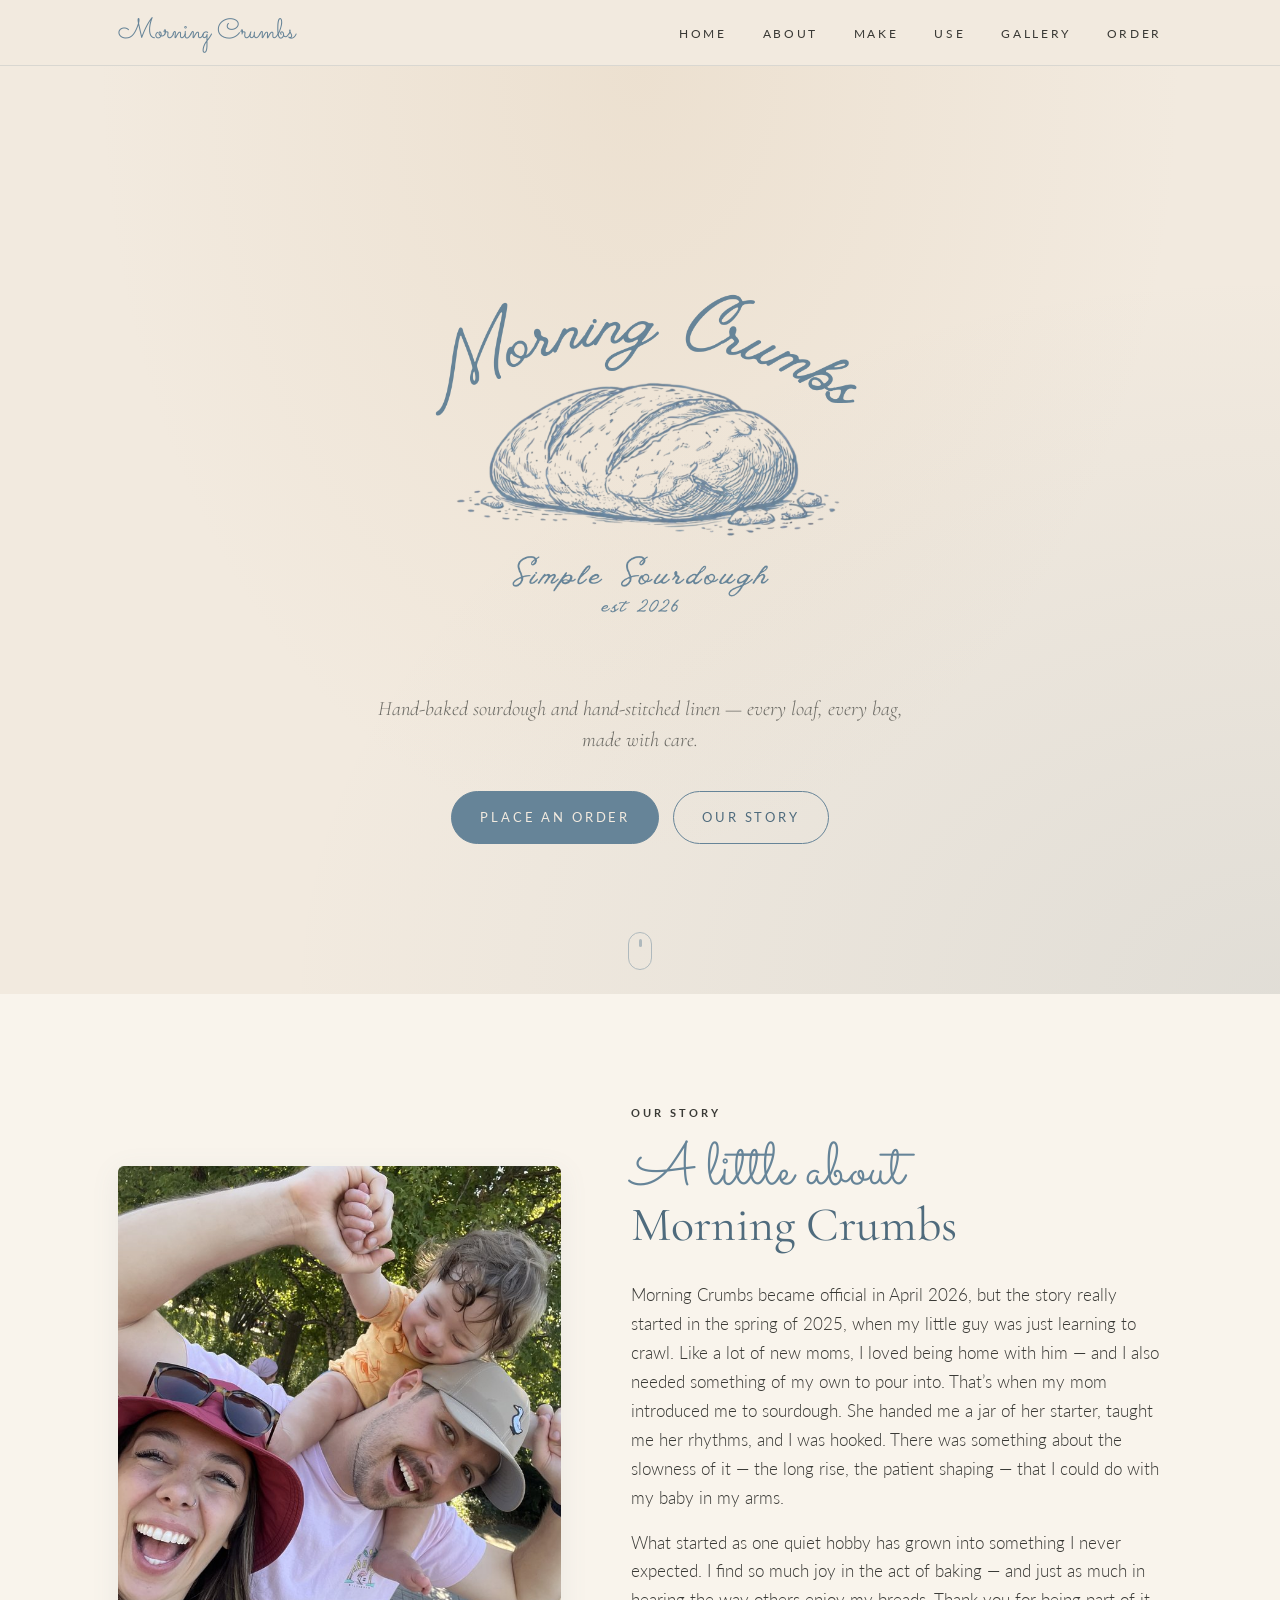
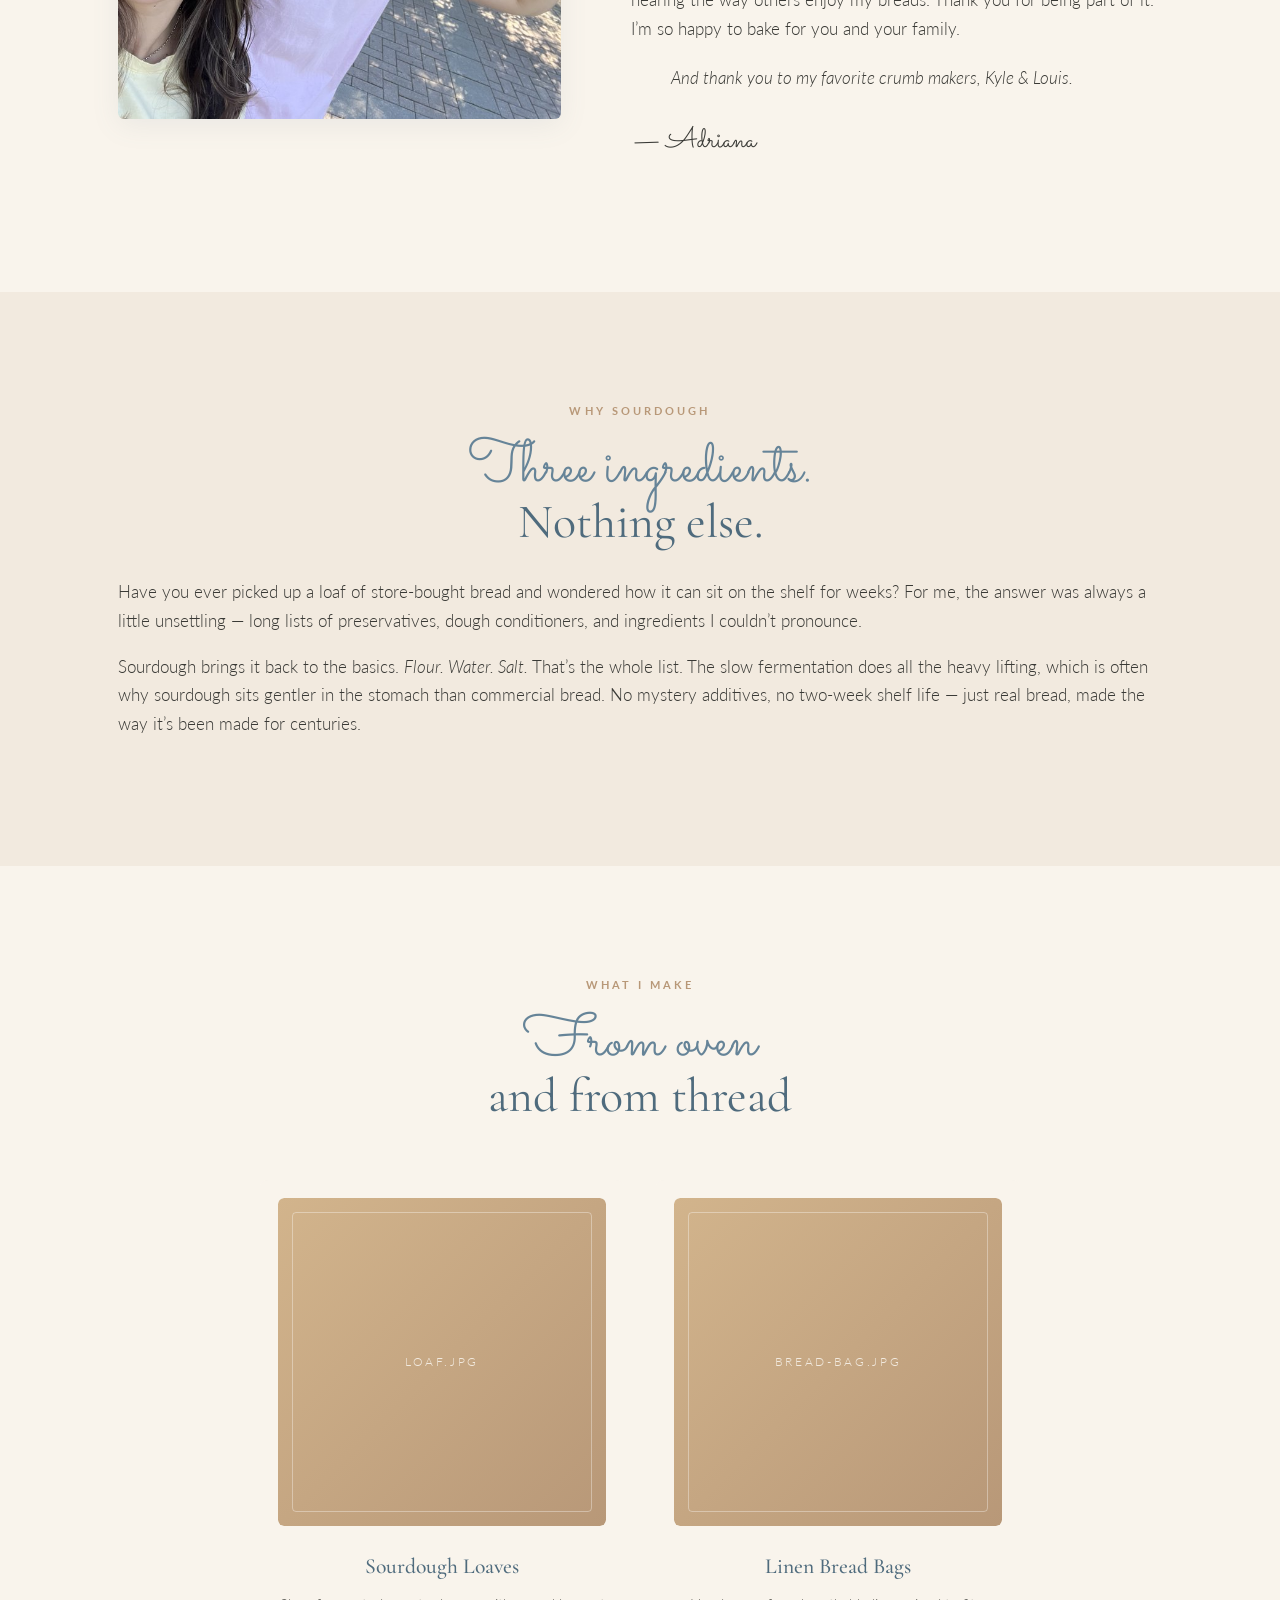
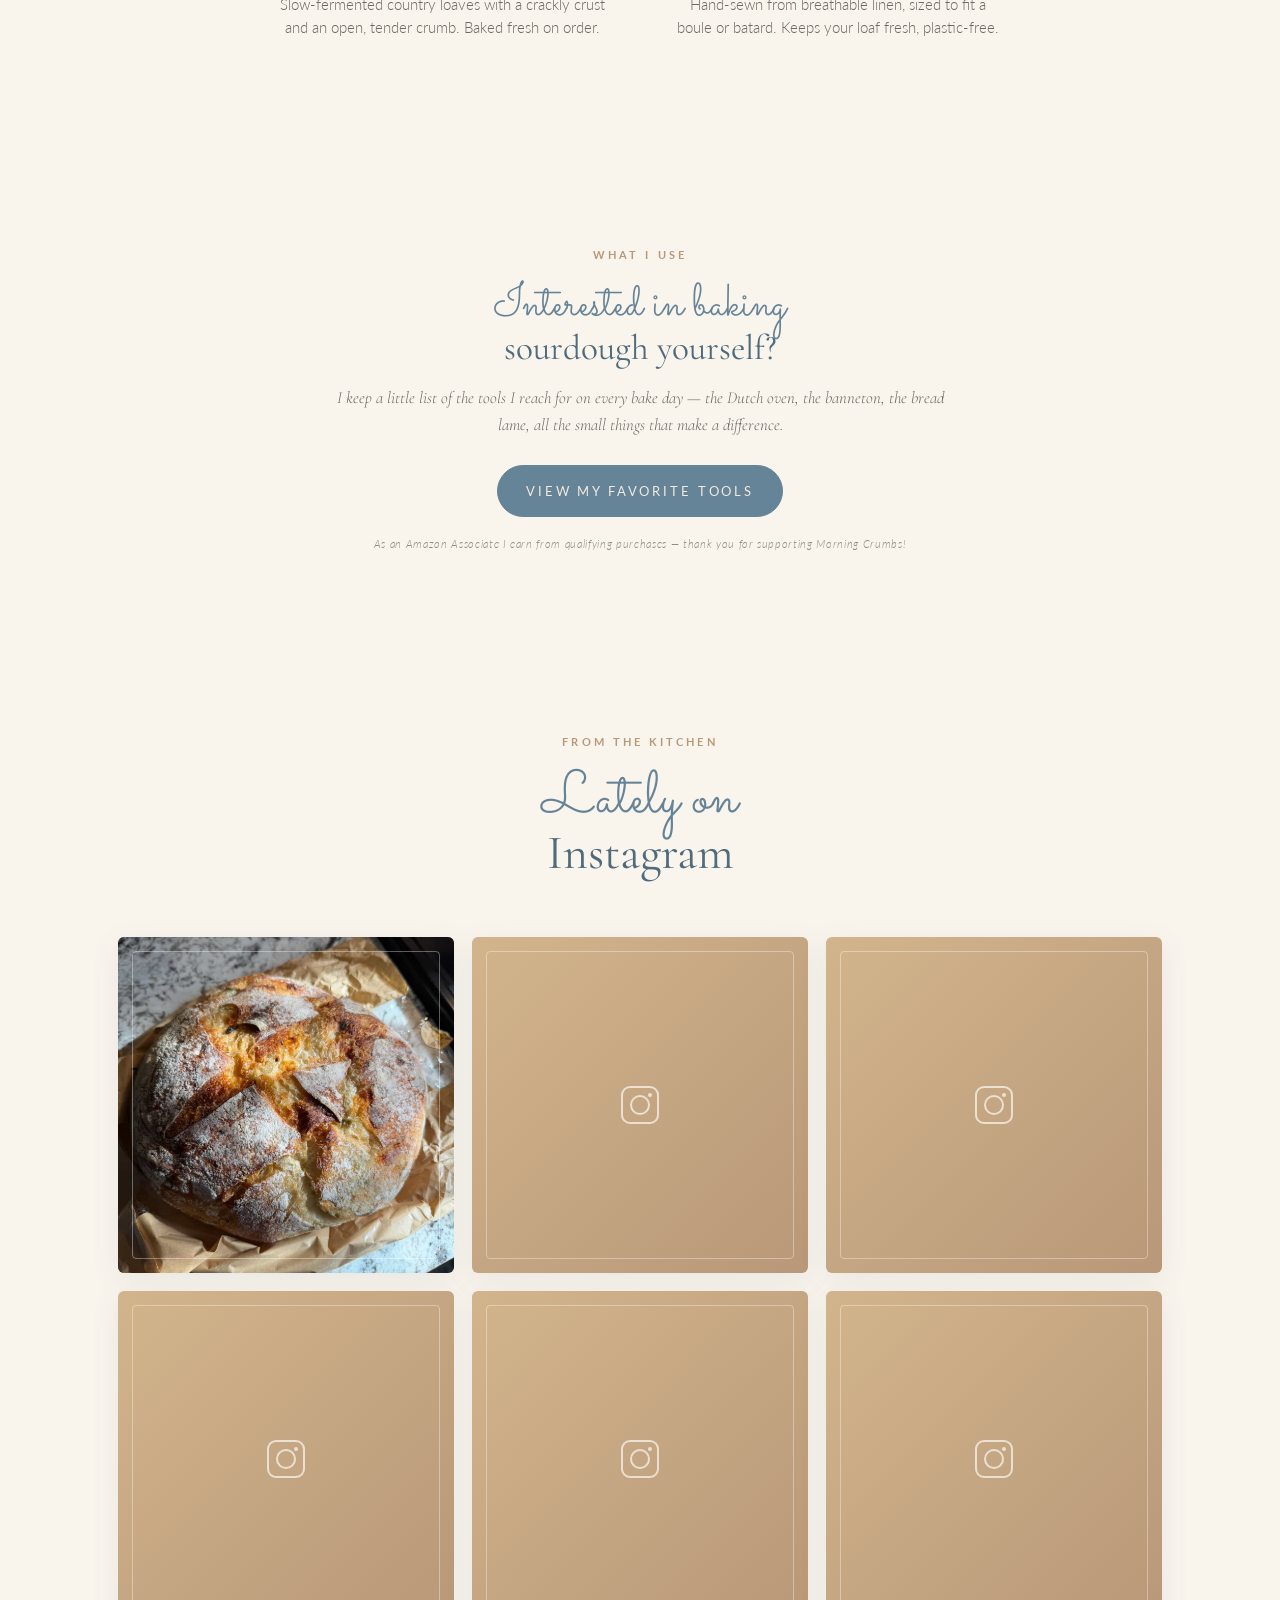
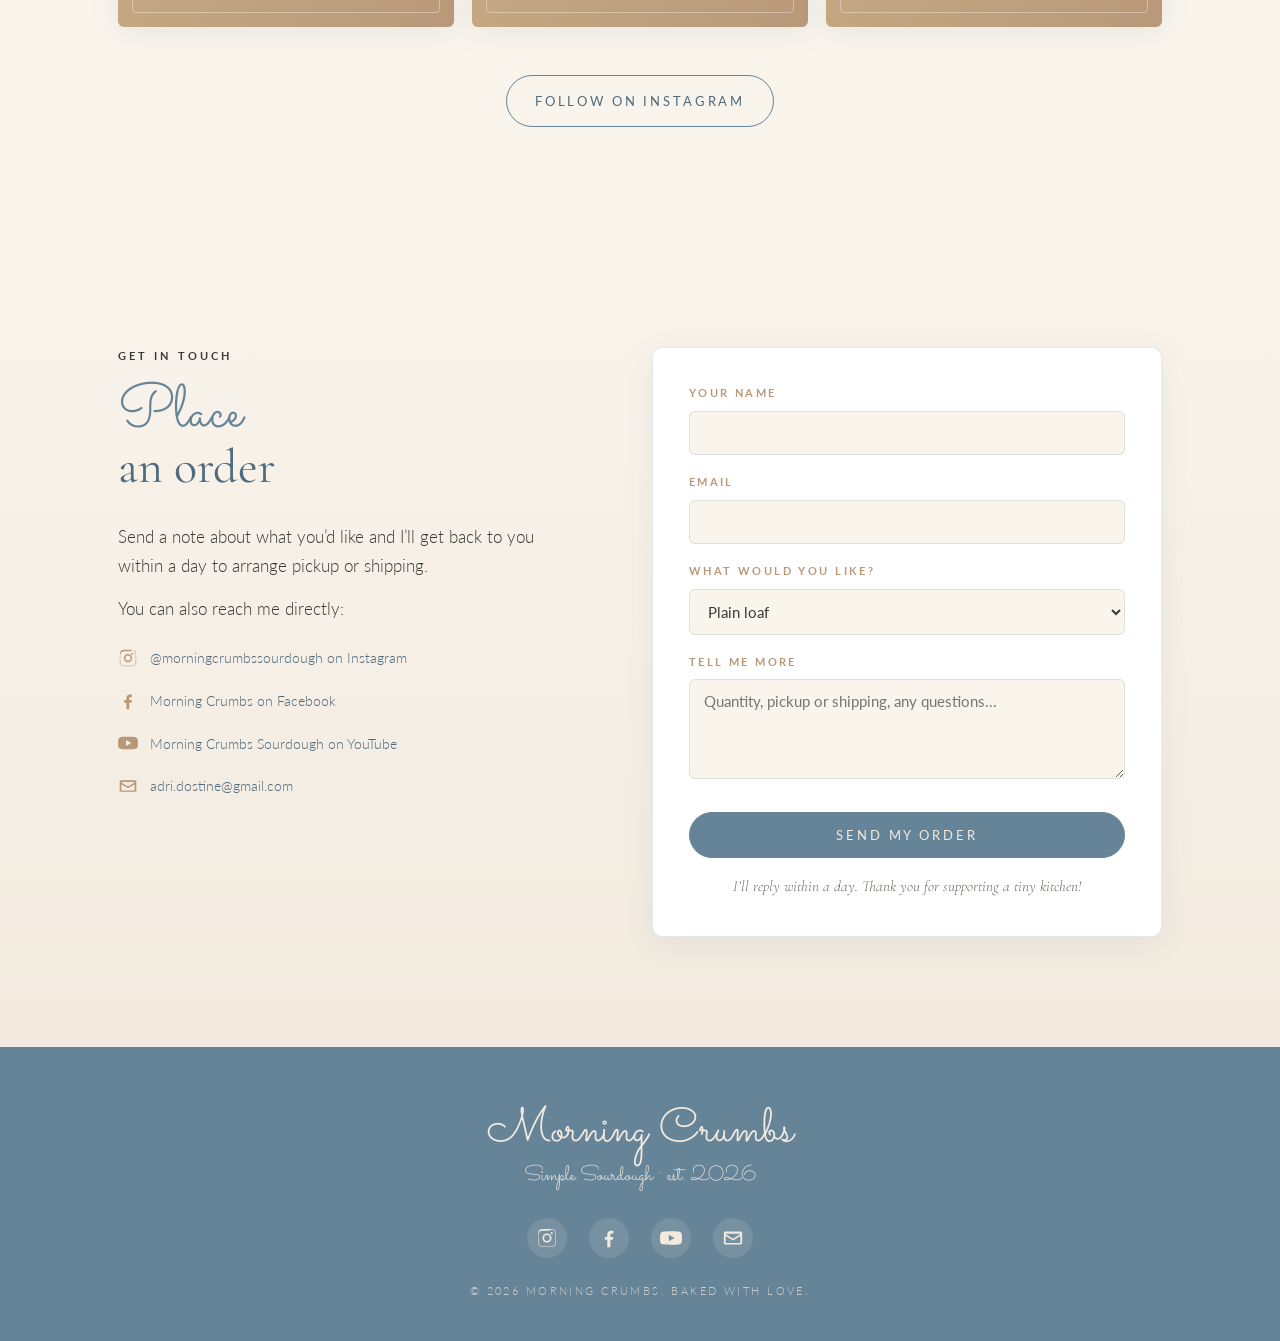
==== index.html @ b0f2279d "added why sourdough section" ====
<!DOCTYPE html>
<html lang="en">
<head>
  <meta charset="UTF-8" />
  <meta name="viewport" content="width=device-width, initial-scale=1.0" />
  <title>Morning Crumbs &mdash; Simple Sourdough</title>
  <meta name="description" content="Morning Crumbs &mdash; small-batch sourdough loaves and handmade linen bread bags, baked and stitched with care." />

  <!-- Open Graph / social preview -->
  <meta property="og:title" content="Morning Crumbs &mdash; Simple Sourdough" />
  <meta property="og:description" content="Small-batch sourdough loaves and handmade linen bread bags." />
  <meta property="og:type" content="website" />
  <meta property="og:image" content="assets/morning-crumbs-logo-blue.png" />

  <!-- Favicon (uses your logo once you add it) -->
  <link rel="icon" type="image/png" href="assets/morning-crumbs-logo-blue.png" />

  <!-- Google Fonts: Sacramento (script, mimics Vintage Goods) + Cormorant Garamond (serif body) -->
  <link rel="preconnect" href="https://fonts.googleapis.com" />
  <link rel="preconnect" href="https://fonts.gstatic.com" crossorigin />
  <link href="https://fonts.googleapis.com/css2?family=Sacramento&family=Cormorant+Garamond:wght@300;400;500;600&family=Lato:wght@300;400;700&display=swap" rel="stylesheet" />

  <link rel="stylesheet" href="styles.css" />
</head>
<body>

  <!-- ============ NAV ============ -->
  <header class="nav-wrap">
    <nav class="nav container">
      <a href="#home" class="nav-brand" aria-label="Morning Crumbs home">
        <span class="nav-brand-script">Morning Crumbs</span>
      </a>
      <ul class="nav-links">
        <li><a href="#home">Home</a></li>
        <li><a href="#about">About</a></li>
        <li><a href="#products">Make</a></li>
        <li><a href="tools.html">Use</a></li>
        <li><a href="#gallery">Gallery</a></li>
        <li><a href="#contact">Order</a></li>
      </ul>
      <button class="nav-toggle" aria-label="Toggle menu" aria-expanded="false">
        <span></span><span></span><span></span>
      </button>
    </nav>
  </header>

  <!-- ============ HERO ============ -->
  <section id="home" class="hero">
    <div class="hero-inner container">
      <div class="hero-logo">
        <!-- Drop your logo file in: assets/morning-crumbs-logo-blue.png and it'll replace this placeholder -->
        <img src="assets/morning-crumbs-logo-blue.png"
             alt="Morning Crumbs &mdash; Simple Sourdough, est. 2026"
             onerror="this.style.display='none'; this.nextElementSibling.style.display='flex';" />
        <div class="logo-placeholder" style="display:none;">
          <span>Your logo<br/>goes here</span>
        </div>
      </div>
      <p class="hero-tag">Hand-baked sourdough and hand-stitched linen &mdash; every loaf, every bag, made with care.</p>
      <div class="hero-cta">
        <a href="#contact" class="btn btn-primary">Place an order</a>
        <a href="#about" class="btn btn-ghost">Our story</a>
      </div>
    </div>
    <div class="hero-scroll" aria-hidden="true">
      <span></span>
    </div>
  </section>

  <!-- ============ ABOUT ============ -->
  <section id="about" class="about">
    <div class="container about-grid">
      <div class="about-photo">
        <img src="assets/about-photo.jpg"
             alt="Adriana baking sourdough"
             class="about-img"
             onerror="this.style.display='none'; this.nextElementSibling.style.display='flex';" />
        <div class="photo-placeholder photo-portrait" style="display:none;">
          <span>Your photo here</span>
        </div>
      </div>
      <div class="about-copy">
        <p class="eyebrow">Our Story</p>
        <h2 class="section-title"><span class="script">A little about</span><br/>Morning Crumbs</h2>
        <p>Morning Crumbs became official in April 2026, but the story really started in the spring of 2025, when my little guy was just learning to crawl. Like a lot of new moms, I loved being home with him &mdash; and I also needed something of my own to pour into. That&rsquo;s when my mom introduced me to sourdough. She handed me a jar of her starter, taught me her rhythms, and I was hooked. There was something about the slowness of it &mdash; the long rise, the patient shaping &mdash; that I could do with my baby in my arms.</p>
        <p>What started as one quiet hobby has grown into something I never expected. I find so much joy in the act of baking &mdash; and just as much in hearing the way others enjoy my breads. Thank you for being part of it. I&rsquo;m so happy to bake for you and your family.</p>
        <p class="dedication">And thank you to my favorite crumb makers, Kyle &amp; Louis.</p>
        <p class="signature">&mdash; Adriana</p>
      </div>
    </div>
  </section>

  <!-- ============ WHY SOURDOUGH ============ -->
  <section id="why" class="why">
    <div class="container">
      <div class="why-inner">
        <p class="eyebrow center">Why Sourdough</p>
        <h2 class="section-title center"><span class="script">Three ingredients.</span><br/>Nothing else.</h2>
        <p>Have you ever picked up a loaf of store-bought bread and wondered how it can sit on the shelf for weeks? For me, the answer was always a little unsettling &mdash; long lists of preservatives, dough conditioners, and ingredients I couldn&rsquo;t pronounce.</p>
        <p>Sourdough brings it back to the basics. <em>Flour. Water. Salt.</em> That&rsquo;s the whole list. The slow fermentation does all the heavy lifting, which is often why sourdough sits gentler in the stomach than commercial bread. No mystery additives, no two-week shelf life &mdash; just real bread, made the way it&rsquo;s been made for centuries.</p>
      </div>
    </div>
  </section>

  <!-- ============ WHAT I MAKE ============ -->
  <section id="products" class="products">
    <div class="container">
      <p class="eyebrow center">What I Make</p>
      <h2 class="section-title center"><span class="script">From oven</span><br/>and from thread</h2>

      <div class="product-grid product-grid-2">
        <article class="product-card">
          <div class="product-photo">
            <!-- Drop your photo into assets/loaf.jpg to replace this placeholder -->
            <img src="assets/loaf.jpg" alt="Sourdough loaf" onerror="this.style.display='none'; this.nextElementSibling.style.display='flex';" />
            <div class="photo-placeholder" style="display:none;">
              <span>loaf.jpg</span>
            </div>
          </div>
          <h3>Sourdough Loaves</h3>
          <p>Slow-fermented country loaves with a crackly crust and an open, tender crumb. Baked fresh on order.</p>
        </article>

        <article class="product-card">
          <div class="product-photo">
            <!-- Drop your photo into assets/bread-bag.jpg to replace this placeholder -->
            <img src="assets/bread-bag.jpg" alt="Linen bread bag" onerror="this.style.display='none'; this.nextElementSibling.style.display='flex';" />
            <div class="photo-placeholder" style="display:none;">
              <span>bread-bag.jpg</span>
            </div>
          </div>
          <h3>Linen Bread Bags</h3>
          <p>Hand-sewn from breathable linen, sized to fit a boule or batard. Keeps your loaf fresh, plastic-free.</p>
        </article>
      </div>
    </div>
  </section>

  <!-- ============ WHAT I USE (LINK TO AMAZON SHOP/IDEA LIST) ============ -->
  <section id="tools" class="tools">
    <div class="container">
      <div class="tools-cta">
        <p class="eyebrow">What I Use</p>
        <h2 class="tools-cta-title"><span class="script">Interested in baking</span><br/>sourdough yourself?</h2>
        <p class="tools-cta-text">I keep a little list of the tools I reach for on every bake day &mdash; the Dutch oven, the banneton, the bread lame, all the small things that make a difference.</p>
        <!-- Replace YOUR_AMAZON_SHOP_URL with your Amazon Storefront or Idea List link -->
        <a href="tools.html" class="btn btn-primary">View my favorite tools</a>
        <p class="tools-cta-note">As an Amazon Associate I earn from qualifying purchases &mdash; thank you for supporting Morning Crumbs!</p>
      </div>
    </div>
  </section>

  <!-- ============ INSTAGRAM GALLERY ============ -->
  <section id="gallery" class="gallery">
    <div class="container">
      <p class="eyebrow center">From the Kitchen</p>
      <h2 class="section-title center"><span class="script">Lately on</span><br/>Instagram</h2>

      <!--
        Drop 6 photos into the assets folder named:
          instagram-1.jpg, instagram-2.jpg, instagram-3.jpg,
          instagram-4.jpg, instagram-5.jpg, instagram-6.jpg
        They'll appear automatically. Each tile links to your Instagram.
        Until they're added, a styled placeholder shows in their place.
      -->
      <div class="ig-placeholder-grid">
        <a href="https://instagram.com/morningcrumbssourdough" target="_blank" rel="noopener" class="ig-tile">
          <img src="assets/instagram-1.jpg" alt="Morning Crumbs Instagram" onerror="this.style.display='none'; this.nextElementSibling.style.display='block';" />
          <div class="ig-icon"></div>
        </a>
        <a href="https://instagram.com/morningcrumbssourdough" target="_blank" rel="noopener" class="ig-tile">
          <img src="assets/instagram-2.jpg" alt="Morning Crumbs Instagram" onerror="this.style.display='none'; this.nextElementSibling.style.display='block';" />
          <div class="ig-icon"></div>
        </a>
        <a href="https://instagram.com/morningcrumbssourdough" target="_blank" rel="noopener" class="ig-tile">
          <img src="assets/instagram-3.jpg" alt="Morning Crumbs Instagram" onerror="this.style.display='none'; this.nextElementSibling.style.display='block';" />
          <div class="ig-icon"></div>
        </a>
        <a href="https://instagram.com/morningcrumbssourdough" target="_blank" rel="noopener" class="ig-tile">
          <img src="assets/instagram-4.jpg" alt="Morning Crumbs Instagram" onerror="this.style.display='none'; this.nextElementSibling.style.display='block';" />
          <div class="ig-icon"></div>
        </a>
        <a href="https://instagram.com/morningcrumbssourdough" target="_blank" rel="noopener" class="ig-tile">
          <img src="assets/instagram-5.jpg" alt="Morning Crumbs Instagram" onerror="this.style.display='none'; this.nextElementSibling.style.display='block';" />
          <div class="ig-icon"></div>
        </a>
        <a href="https://instagram.com/morningcrumbssourdough" target="_blank" rel="noopener" class="ig-tile">
          <img src="assets/instagram-6.jpg" alt="Morning Crumbs Instagram" onerror="this.style.display='none'; this.nextElementSibling.style.display='block';" />
          <div class="ig-icon"></div>
        </a>
      </div>

      <p class="ig-follow">
        <a href="https://instagram.com/morningcrumbssourdough" target="_blank" rel="noopener" class="btn btn-ghost">Follow on Instagram</a>
      </p>
    </div>
  </section>

  <!-- ============ CONTACT / ORDER ============ -->
  <section id="contact" class="contact">
    <div class="container contact-grid">
      <div class="contact-copy">
        <p class="eyebrow">Get in Touch</p>
        <h2 class="section-title"><span class="script">Place</span><br/>an order</h2>
        <p>Send a note about what you&rsquo;d like and I&rsquo;ll get back to you within a day to arrange pickup or shipping.</p>
        <p>You can also reach me directly:</p>
        <ul class="contact-links">
          <li>
            <a href="https://instagram.com/morningcrumbssourdough" target="_blank" rel="noopener">
              <svg viewBox="0 0 24 24" width="20" height="20" fill="currentColor" aria-hidden="true"><path d="M12 2.2c3.2 0 3.6 0 4.85.07 1.17.05 1.8.25 2.23.41.56.22.96.48 1.38.9.42.42.68.82.9 1.38.16.42.36 1.06.41 2.23.06 1.26.07 1.65.07 4.85s0 3.6-.07 4.85c-.05 1.17-.25 1.8-.41 2.23a3.7 3.7 0 0 1-.9 1.38c-.42.42-.82.68-1.38.9-.42.16-1.06.36-2.23.41-1.26.06-1.65.07-4.85.07s-3.6 0-4.85-.07c-1.17-.05-1.8-.25-2.23-.41a3.7 3.7 0 0 1-1.38-.9 3.7 3.7 0 0 1-.9-1.38c-.16-.42-.36-1.06-.41-2.23C2.21 15.6 2.2 15.2 2.2 12s0-3.6.07-4.85c.05-1.17.25-1.8.41-2.23.22-.56.48-.96.9-1.38.42-.42.82-.68 1.38-.9.42-.16 1.06-.36 2.23-.41C8.4 2.21 8.8 2.2 12 2.2zm0 1.8c-3.15 0-3.52 0-4.76.07-1.06.05-1.64.22-2.02.37-.5.2-.86.43-1.24.81a3.4 3.4 0 0 0-.81 1.24c-.15.38-.32.96-.37 2.02C2.74 8.48 2.73 8.85 2.73 12s0 3.52.07 4.76c.05 1.06.22 1.64.37 2.02.2.5.43.86.81 1.24.38.38.74.61 1.24.81.38.15.96.32 2.02.37 1.24.06 1.61.07 4.76.07s3.52 0 4.76-.07c1.06-.05 1.64-.22 2.02-.37.5-.2.86-.43 1.24-.81.38-.38.61-.74.81-1.24.15-.38.32-.96.37-2.02.06-1.24.07-1.61.07-4.76s0-3.52-.07-4.76c-.05-1.06-.22-1.64-.37-2.02a3.4 3.4 0 0 0-.81-1.24 3.4 3.4 0 0 0-1.24-.81c-.38-.15-.96-.32-2.02-.37C15.52 4.01 15.15 4 12 4zm0 3.05a4.95 4.95 0 1 1 0 9.9 4.95 4.95 0 0 1 0-9.9zm0 1.8a3.15 3.15 0 1 0 0 6.3 3.15 3.15 0 0 0 0-6.3zm5.16-.94a1.16 1.16 0 1 1 0-2.32 1.16 1.16 0 0 1 0 2.32z"/></svg>
              <span>@morningcrumbssourdough on Instagram</span>
            </a>
          </li>
          <li>
            <a href="https://facebook.com/morningcrumbssourdough" target="_blank" rel="noopener">
              <svg viewBox="0 0 24 24" width="20" height="20" fill="currentColor" aria-hidden="true"><path d="M13.5 22v-8h2.7l.4-3.2h-3.1V8.7c0-.9.3-1.6 1.6-1.6h1.7V4.2c-.3 0-1.3-.1-2.5-.1-2.5 0-4.2 1.5-4.2 4.3v2.4H7.4V14h2.7v8h3.4z"/></svg>
              <span>Morning Crumbs on Facebook</span>
            </a>
          </li>
          <li>
            <a href="https://www.youtube.com/channel/UCYYG9wvLgnEPWHG2cL1YgfA" target="_blank" rel="noopener">
              <svg viewBox="0 0 24 24" width="20" height="20" fill="currentColor" aria-hidden="true"><path d="M23.5 7.2a3 3 0 0 0-2.1-2.1C19.5 4.5 12 4.5 12 4.5s-7.5 0-9.4.6a3 3 0 0 0-2.1 2.1C0 9.1 0 12 0 12s0 2.9.5 4.8a3 3 0 0 0 2.1 2.1c1.9.6 9.4.6 9.4.6s7.5 0 9.4-.6a3 3 0 0 0 2.1-2.1c.5-1.9.5-4.8.5-4.8s0-2.9-.5-4.8zM9.6 15.6V8.4l6.3 3.6-6.3 3.6z"/></svg>
              <span>Morning Crumbs Sourdough on YouTube</span>
            </a>
          </li>
          <li>
            <a href="mailto:adri.dostine@gmail.com">
              <svg viewBox="0 0 24 24" width="20" height="20" fill="currentColor" aria-hidden="true"><path d="M2 6.5C2 5.7 2.7 5 3.5 5h17c.8 0 1.5.7 1.5 1.5v11c0 .8-.7 1.5-1.5 1.5h-17C2.7 19 2 18.3 2 17.5v-11zm2 .8v.4l8 5 8-5v-.4H4zm16 2.5-7.5 4.7c-.3.2-.7.2-1 0L4 9.8v7.7h16V9.8z"/></svg>
              <span>adri.dostine@gmail.com</span>
            </a>
          </li>
        </ul>
      </div>

      <form class="contact-form" action="https://formspree.io/f/YOUR_FORM_ID" method="POST">
        <label>
          <span>Your name</span>
          <input type="text" name="name" required />
        </label>
        <label>
          <span>Email</span>
          <input type="email" name="email" required />
        </label>
        <label>
          <span>What would you like?</span>
          <select name="interest">
            <option value="plain">Plain loaf</option>
            <option value="cinnamon-sugar">Cinnamon Sugar loaf</option>
            <option value="jalapeno-cheddar">Jalape&ntilde;o Cheddar loaf</option>
            <option value="bag">Linen bread bag</option>
            <option value="bowl-cover">Cotton bowl covers</option>
            <option value="other">Something else</option>
          </select>
        </label>
        <label>
          <span>Tell me more</span>
          <textarea name="message" rows="4" placeholder="Quantity, pickup or shipping, any questions..." required></textarea>
        </label>
        <button type="submit" class="btn btn-primary">Send my order</button>
        <p class="form-note">I&rsquo;ll reply within a day. Thank you for supporting a tiny kitchen!</p>
      </form>
    </div>
  </section>

  <!-- ============ FOOTER ============ -->
  <footer class="footer">
    <div class="container footer-inner">
      <p class="footer-script">Morning Crumbs</p>
      <p class="footer-tag">Simple Sourdough &middot; est. 2026</p>

      <ul class="footer-socials" aria-label="Follow Morning Crumbs">
        <li>
          <a href="https://instagram.com/morningcrumbssourdough" target="_blank" rel="noopener" aria-label="Instagram">
            <svg viewBox="0 0 24 24" width="22" height="22" fill="currentColor" aria-hidden="true"><path d="M12 2.2c3.2 0 3.6 0 4.85.07 1.17.05 1.8.25 2.23.41.56.22.96.48 1.38.9.42.42.68.82.9 1.38.16.42.36 1.06.41 2.23.06 1.26.07 1.65.07 4.85s0 3.6-.07 4.85c-.05 1.17-.25 1.8-.41 2.23a3.7 3.7 0 0 1-.9 1.38c-.42.42-.82.68-1.38.9-.42.16-1.06.36-2.23.41-1.26.06-1.65.07-4.85.07s-3.6 0-4.85-.07c-1.17-.05-1.8-.25-2.23-.41a3.7 3.7 0 0 1-1.38-.9 3.7 3.7 0 0 1-.9-1.38c-.16-.42-.36-1.06-.41-2.23C2.21 15.6 2.2 15.2 2.2 12s0-3.6.07-4.85c.05-1.17.25-1.8.41-2.23.22-.56.48-.96.9-1.38.42-.42.82-.68 1.38-.9.42-.16 1.06-.36 2.23-.41C8.4 2.21 8.8 2.2 12 2.2zm0 1.8c-3.15 0-3.52 0-4.76.07-1.06.05-1.64.22-2.02.37-.5.2-.86.43-1.24.81a3.4 3.4 0 0 0-.81 1.24c-.15.38-.32.96-.37 2.02C2.74 8.48 2.73 8.85 2.73 12s0 3.52.07 4.76c.05 1.06.22 1.64.37 2.02.2.5.43.86.81 1.24.38.38.74.61 1.24.81.38.15.96.32 2.02.37 1.24.06 1.61.07 4.76.07s3.52 0 4.76-.07c1.06-.05 1.64-.22 2.02-.37.5-.2.86-.43 1.24-.81.38-.38.61-.74.81-1.24.15-.38.32-.96.37-2.02.06-1.24.07-1.61.07-4.76s0-3.52-.07-4.76c-.05-1.06-.22-1.64-.37-2.02a3.4 3.4 0 0 0-.81-1.24 3.4 3.4 0 0 0-1.24-.81c-.38-.15-.96-.32-2.02-.37C15.52 4.01 15.15 4 12 4zm0 3.05a4.95 4.95 0 1 1 0 9.9 4.95 4.95 0 0 1 0-9.9zm0 1.8a3.15 3.15 0 1 0 0 6.3 3.15 3.15 0 0 0 0-6.3zm5.16-.94a1.16 1.16 0 1 1 0-2.32 1.16 1.16 0 0 1 0 2.32z"/></svg>
          </a>
        </li>
        <li>
          <a href="https://facebook.com/morningcrumbssourdough" target="_blank" rel="noopener" aria-label="Facebook">
            <svg viewBox="0 0 24 24" width="22" height="22" fill="currentColor" aria-hidden="true"><path d="M13.5 22v-8h2.7l.4-3.2h-3.1V8.7c0-.9.3-1.6 1.6-1.6h1.7V4.2c-.3 0-1.3-.1-2.5-.1-2.5 0-4.2 1.5-4.2 4.3v2.4H7.4V14h2.7v8h3.4z"/></svg>
          </a>
        </li>
        <li>
          <a href="https://www.youtube.com/channel/UCYYG9wvLgnEPWHG2cL1YgfA" target="_blank" rel="noopener" aria-label="YouTube">
            <svg viewBox="0 0 24 24" width="22" height="22" fill="currentColor" aria-hidden="true"><path d="M23.5 7.2a3 3 0 0 0-2.1-2.1C19.5 4.5 12 4.5 12 4.5s-7.5 0-9.4.6a3 3 0 0 0-2.1 2.1C0 9.1 0 12 0 12s0 2.9.5 4.8a3 3 0 0 0 2.1 2.1c1.9.6 9.4.6 9.4.6s7.5 0 9.4-.6a3 3 0 0 0 2.1-2.1c.5-1.9.5-4.8.5-4.8s0-2.9-.5-4.8zM9.6 15.6V8.4l6.3 3.6-6.3 3.6z"/></svg>
          </a>
        </li>
        <li>
          <a href="mailto:adri.dostine@gmail.com" aria-label="Email">
            <svg viewBox="0 0 24 24" width="22" height="22" fill="currentColor" aria-hidden="true"><path d="M2 6.5C2 5.7 2.7 5 3.5 5h17c.8 0 1.5.7 1.5 1.5v11c0 .8-.7 1.5-1.5 1.5h-17C2.7 19 2 18.3 2 17.5v-11zm2 .8v.4l8 5 8-5v-.4H4zm16 2.5-7.5 4.7c-.3.2-.7.2-1 0L4 9.8v7.7h16V9.8z"/></svg>
          </a>
        </li>
      </ul>

      <p class="footer-meta">&copy; <span id="year"></span> Morning Crumbs. Baked with love.</p>
    </div>
  </footer>

  <script>
    // Mobile nav toggle
    const toggle = document.querySelector('.nav-toggle');
    const links = document.querySelector('.nav-links');
    toggle.addEventListener('click', () => {
      const open = links.classList.toggle('open');
      toggle.setAttribute('aria-expanded', open);
    });
    // Close menu on link click (mobile)
    document.querySelectorAll('.nav-links a').forEach(a =>
      a.addEventListener('click', () => links.classList.remove('open'))
    );
    // Footer year
    document.getElementById('year').textContent = new Date().getFullYear();
  </script>
</body>
</html>
---- styles.css ----
/* =========================================================
   Morning Crumbs — Simple Sourdough
   Brand palette:
     --tan:   #d2b48c
     --blue:  #668498
     --cream: #f2eadf
   Type:
     Sacramento (script — closest free match to "Vintage Goods")
     Cormorant Garamond (display serif)
     Lato (clean body sans for long reading)
   ========================================================= */

:root {
  --tan: #d2b48c;
  --tan-deep: #b89878;
  --blue: #668498;
  --blue-deep: #4f6b7d;
  --cream: #f2eadf;
  --cream-soft: #f9f4ec;
  --ink: #3a3a36;
  --ink-soft: #6b6a64;
  --line: rgba(102, 132, 152, 0.18);
  --shadow: 0 6px 28px rgba(102, 132, 152, 0.10);

  --font-script: 'Sacramento', cursive;
  --font-display: 'Cormorant Garamond', 'Times New Roman', serif;
  --font-body: 'Lato', -apple-system, BlinkMacSystemFont, 'Segoe UI', sans-serif;
}

/* ---------- base ---------- */
* { box-sizing: border-box; }
html { scroll-behavior: smooth; }
body {
  margin: 0;
  background: var(--cream);
  color: var(--ink);
  font-family: var(--font-body);
  font-weight: 300;
  font-size: 17px;
  line-height: 1.7;
  -webkit-font-smoothing: antialiased;
  -moz-osx-font-smoothing: grayscale;
}
img { max-width: 100%; display: block; }
a { color: var(--blue-deep); text-decoration: none; transition: color .2s ease; }
a:hover { color: var(--blue); }

.container {
  max-width: 1100px;
  margin: 0 auto;
  padding: 0 28px;
}

/* ---------- typography ---------- */
.script { font-family: var(--font-script); color: var(--blue); font-weight: 400; }
.eyebrow {
  font-family: var(--font-body);
  font-weight: 700;
  font-size: 11px;
  letter-spacing: 0.28em;
  text-transform: uppercase;
  color: var(--tan-deep);
  margin: 0 0 14px;
}
.eyebrow.center { text-align: center; }
.section-title {
  font-family: var(--font-display);
  font-weight: 400;
  font-size: clamp(2rem, 4vw, 3rem);
  line-height: 1.15;
  color: var(--blue-deep);
  margin: 0 0 28px;
}
.section-title.center { text-align: center; }
.section-title .script {
  font-size: 1.25em;
  display: inline-block;
  margin-bottom: -0.15em;
}

/* ---------- buttons ---------- */
.btn {
  display: inline-block;
  padding: 14px 28px;
  font-family: var(--font-body);
  font-weight: 400;
  font-size: 13px;
  letter-spacing: 0.22em;
  text-transform: uppercase;
  border-radius: 999px;
  cursor: pointer;
  transition: all .25s ease;
  border: 1.5px solid transparent;
}
.btn-primary {
  background: var(--blue);
  color: var(--cream);
  border-color: var(--blue);
}
.btn-primary:hover {
  background: var(--blue-deep);
  border-color: var(--blue-deep);
  color: var(--cream);
  transform: translateY(-1px);
}
.btn-ghost {
  background: transparent;
  color: var(--blue-deep);
  border-color: var(--blue);
}
.btn-ghost:hover {
  background: var(--blue);
  color: var(--cream);
}

/* ---------- nav ---------- */
.nav-wrap {
  position: sticky;
  top: 0;
  z-index: 50;
  background: rgba(242, 234, 223, 0.92);
  backdrop-filter: blur(8px);
  -webkit-backdrop-filter: blur(8px);
  border-bottom: 1px solid var(--line);
}
.nav {
  display: flex;
  align-items: center;
  justify-content: space-between;
  padding-top: 18px;
  padding-bottom: 18px;
}
.nav-brand-script {
  font-family: var(--font-script);
  font-size: 28px;
  color: var(--blue);
  line-height: 1;
}
.nav-links {
  display: flex;
  gap: 36px;
  list-style: none;
  margin: 0;
  padding: 0;
}
.nav-links a {
  font-family: var(--font-body);
  font-size: 12px;
  font-weight: 400;
  letter-spacing: 0.22em;
  text-transform: uppercase;
  color: var(--ink);
  position: relative;
}
.nav-links a::after {
  content: '';
  position: absolute;
  left: 0; right: 0;
  bottom: -6px;
  height: 1px;
  background: var(--blue);
  transform: scaleX(0);
  transform-origin: center;
  transition: transform .25s ease;
}
.nav-links a:hover::after { transform: scaleX(1); }

.nav-toggle {
  display: none;
  background: none;
  border: 0;
  width: 40px;
  height: 40px;
  cursor: pointer;
  padding: 8px;
}
.nav-toggle span {
  display: block;
  width: 100%;
  height: 1.5px;
  background: var(--blue-deep);
  margin: 5px 0;
  transition: transform .2s ease;
}

/* ---------- hero ---------- */
.hero {
  position: relative;
  min-height: 72vh;
  display: flex;
  align-items: center;
  background:
    radial-gradient(ellipse at top, rgba(210, 180, 140, 0.18), transparent 60%),
    radial-gradient(ellipse at bottom right, rgba(102, 132, 152, 0.12), transparent 55%),
    var(--cream);
  overflow: hidden;
}
.hero-inner {
  text-align: center;
  width: 100%;
  padding-top: 40px;
  padding-bottom: 40px;
}
.hero-logo {
  max-width: 460px;
  margin: 0 auto 18px;
}
.hero-logo img {
  width: 100%;
  height: auto;
}
.logo-placeholder {
  width: 100%;
  max-width: 460px;
  aspect-ratio: 1 / 1;
  margin: 0 auto;
  background: var(--cream-soft);
  border: 1.5px dashed var(--blue);
  border-radius: 8px;
  display: flex;
  align-items: center;
  justify-content: center;
  text-align: center;
  font-family: var(--font-body);
  font-size: 12px;
  letter-spacing: 0.22em;
  text-transform: uppercase;
  color: var(--blue);
  line-height: 1.6;
  opacity: 0.75;
}
.hero-tag {
  font-family: var(--font-display);
  font-style: italic;
  font-size: clamp(1.05rem, 1.6vw, 1.35rem);
  color: var(--ink-soft);
  max-width: 540px;
  margin: 0 auto 36px;
  line-height: 1.5;
}
.hero-cta {
  display: flex;
  gap: 14px;
  justify-content: center;
  flex-wrap: wrap;
}
.hero-scroll {
  position: absolute;
  bottom: 24px;
  left: 50%;
  transform: translateX(-50%);
  width: 24px;
  height: 38px;
  border: 1.5px solid var(--blue);
  border-radius: 14px;
  opacity: 0.45;
}
.hero-scroll span {
  display: block;
  width: 3px; height: 8px;
  background: var(--blue);
  border-radius: 2px;
  margin: 6px auto 0;
  animation: scroll 1.6s ease-in-out infinite;
}
@keyframes scroll {
  0%, 100% { transform: translateY(0); opacity: 1; }
  50%      { transform: translateY(10px); opacity: 0; }
}

/* ---------- sections shared ---------- */
section { padding: 110px 0; }
@media (max-width: 720px) { section { padding: 80px 0; } }

/* ---------- about ---------- */
.about { background: var(--cream-soft); }
.about-grid {
  display: grid;
  grid-template-columns: 1fr 1.2fr;
  gap: 70px;
  align-items: center;
}
.about-copy p { margin: 0 0 16px; color: var(--ink); }
.signature {
  font-family: var(--font-script);
  font-size: 1.8rem !important;
  color: var(--blue);
  margin-top: 24px !important;
}
.dedication {
  padding-left: 40px;
  margin-top: 20px !important;
  font-style: italic;
  color: var(--ink-soft);
}
.photo-placeholder {
  background: linear-gradient(135deg, var(--tan) 0%, var(--tan-deep) 100%);
  border-radius: 6px;
  aspect-ratio: 4 / 3;
  display: flex;
  align-items: center;
  justify-content: center;
  color: var(--cream);
  font-family: var(--font-body);
  font-size: 12px;
  letter-spacing: 0.22em;
  text-transform: uppercase;
  position: relative;
  overflow: hidden;
  box-shadow: var(--shadow);
}
.photo-placeholder::before {
  content: '';
  position: absolute;
  inset: 14px;
  border: 1px solid rgba(255,255,255,0.35);
  border-radius: 4px;
  pointer-events: none;
}
.photo-placeholder span { position: relative; z-index: 1; }
.photo-portrait { aspect-ratio: 4 / 5; }

.about-img {
  width: 100%;
  aspect-ratio: 4 / 5;
  object-fit: cover;
  border-radius: 6px;
  box-shadow: var(--shadow);
  display: block;
}

/* ---------- nav active state ---------- */
.nav-links a.active { color: var(--blue); }
.nav-links a.active::after { transform: scaleX(1); }

/* ---------- tools.html: page header ---------- */
.tools-header {
  padding: 80px 0 40px;
  background: var(--cream);
}
.tools-header .section-intro {
  margin-top: 18px;
}

/* ---------- tools.html: full grid ---------- */
.tools-page {
  padding: 40px 0 110px;
  background: var(--cream);
}
.tools-grid {
  display: grid;
  grid-template-columns: repeat(3, 1fr);
  gap: 28px;
}
.tool-card {
  background: var(--cream-soft);
  padding: 18px 18px 24px;
  border-radius: 8px;
  text-align: center;
  text-decoration: none;
  color: var(--ink);
  display: flex;
  flex-direction: column;
  transition: transform .25s ease, box-shadow .25s ease;
}
.tool-card:hover {
  transform: translateY(-4px);
  box-shadow: var(--shadow);
}
.tool-photo {
  margin-bottom: 18px;
  border-radius: 6px;
  overflow: hidden;
  aspect-ratio: 1 / 1;
}
.tool-photo img {
  width: 100%;
  height: 100%;
  object-fit: cover;
  display: block;
}
.tool-photo .photo-placeholder { aspect-ratio: 1 / 1; }
.tool-card h3 {
  font-family: var(--font-display);
  font-weight: 500;
  font-size: 1.2rem;
  color: var(--blue-deep);
  margin: 0 0 8px;
}
.tool-card p {
  font-size: 0.92rem;
  color: var(--ink-soft);
  margin: 0 0 14px;
  line-height: 1.55;
  flex-grow: 1;
}
.tool-link {
  display: inline-block;
  font-family: var(--font-body);
  font-size: 11px;
  font-weight: 700;
  letter-spacing: 0.22em;
  text-transform: uppercase;
  color: var(--blue);
  margin-top: auto;
}
.tool-card:hover .tool-link { color: var(--blue-deep); }
.affiliate-disclosure {
  text-align: center;
  font-style: italic;
  font-size: 0.9rem;
  color: var(--ink-soft);
  margin: 56px auto 0;
  max-width: 600px;
}
.back-link {
  text-align: center;
  margin: 36px 0 0;
}
.back-link a {
  font-family: var(--font-body);
  font-size: 12px;
  letter-spacing: 0.22em;
  text-transform: uppercase;
  color: var(--ink-soft);
}
.back-link a:hover { color: var(--blue); }

/* ---------- index.html: tools / what i use (compact callout) ---------- */
.tools {
  background: var(--cream-soft);
  padding: 70px 0;
}
.tools-cta {
  max-width: 620px;
  margin: 0 auto;
  text-align: center;
}
.tools-cta-title {
  font-family: var(--font-display);
  font-weight: 400;
  font-size: clamp(1.6rem, 3vw, 2.2rem);
  line-height: 1.2;
  color: var(--blue-deep);
  margin: 6px 0 16px;
}
.tools-cta-title .script {
  font-size: 1.3em;
  display: inline-block;
  margin-bottom: -0.15em;
}
.tools-cta-text {
  color: var(--ink-soft);
  font-family: var(--font-display);
  font-style: italic;
  font-size: 1.05rem;
  margin: 0 0 26px;
  line-height: 1.6;
}
.tools-cta-note {
  font-size: 11px;
  letter-spacing: 0.06em;
  color: var(--ink-soft);
  opacity: 0.75;
  margin: 18px 0 0;
  font-style: italic;
}

/* ---------- gallery / instagram ---------- */
.gallery {
  background: var(--cream-soft);
}
.ig-placeholder-grid {
  margin-top: 56px;
  display: grid;
  grid-template-columns: repeat(3, 1fr);
  gap: 18px;
}
.ig-tile {
  aspect-ratio: 1 / 1;
  background: linear-gradient(135deg, var(--tan) 0%, var(--tan-deep) 100%);
  border-radius: 6px;
  display: block;
  position: relative;
  overflow: hidden;
  box-shadow: var(--shadow);
  transition: transform .25s ease;
}
.ig-tile:hover { transform: translateY(-3px); }
.ig-tile img {
  width: 100%;
  height: 100%;
  object-fit: cover;
  display: block;
}
.ig-tile::before {
  content: '';
  position: absolute;
  inset: 14px;
  border: 1px solid rgba(255,255,255,0.35);
  border-radius: 4px;
  pointer-events: none;
  z-index: 1;
}
.ig-icon {
  display: none;
  position: absolute;
  top: 50%; left: 50%;
  transform: translate(-50%, -50%);
  width: 38px;
  height: 38px;
  border: 2px solid var(--cream);
  border-radius: 9px;
  opacity: 0.85;
}
.ig-icon::before {
  content: '';
  position: absolute;
  inset: 7px;
  border: 2px solid var(--cream);
  border-radius: 50%;
}
.ig-icon::after {
  content: '';
  position: absolute;
  top: 5px; right: 5px;
  width: 4px; height: 4px;
  background: var(--cream);
  border-radius: 50%;
}
.ig-follow {
  text-align: center;
  margin: 48px 0 0;
}
/* Behold.so widget styling override (when she enables it) */
behold-widget {
  display: block;
  margin-top: 56px;
}

/* ---------- products ---------- */
.products { background: var(--cream-soft); }
.product-grid {
  margin-top: 56px;
  display: grid;
  grid-template-columns: repeat(4, 1fr);
  gap: 32px;
}
.product-grid-2 {
  grid-template-columns: repeat(2, 1fr);
  max-width: 760px;
  margin-left: auto;
  margin-right: auto;
}
.product-card {
  background: var(--cream-soft);
  padding: 18px 18px 26px;
  border-radius: 8px;
  text-align: center;
  transition: transform .25s ease, box-shadow .25s ease;
}
.product-card:hover {
  transform: translateY(-4px);
  box-shadow: var(--shadow);
}
.product-photo {
  margin-bottom: 22px;
  border-radius: 6px;
  overflow: hidden;
  aspect-ratio: 1 / 1;
}
.product-photo img {
  width: 100%;
  height: 100%;
  object-fit: cover;
  display: block;
}
.product-card .photo-placeholder { aspect-ratio: 1 / 1; }
.product-card h3 {
  font-family: var(--font-display);
  font-weight: 500;
  font-size: 1.35rem;
  color: var(--blue-deep);
  margin: 0 0 8px;
}
.product-card p {
  font-size: 0.95rem;
  color: var(--ink-soft);
  margin: 0;
  line-height: 1.55;
}
.badge {
  display: inline-block;
  font-family: var(--font-body);
  font-size: 9px;
  font-weight: 700;
  letter-spacing: 0.2em;
  text-transform: uppercase;
  background: var(--tan);
  color: var(--cream);
  padding: 3px 8px;
  border-radius: 999px;
  vertical-align: middle;
  margin-left: 4px;
}

/* ---------- contact ---------- */
.contact {
  background: linear-gradient(180deg, var(--cream-soft) 0%, var(--cream) 100%);
}
.contact-grid {
  display: grid;
  grid-template-columns: 1fr 1.1fr;
  gap: 70px;
  align-items: start;
}
.contact-copy p { color: var(--ink); margin: 0 0 14px; }
.contact-links {
  list-style: none;
  padding: 0;
  margin: 22px 0 0;
}
.contact-links li { margin-bottom: 12px; }
.contact-links a {
  display: inline-flex;
  align-items: center;
  gap: 12px;
  color: var(--blue-deep);
  font-family: var(--font-body);
  font-size: 14px;
}
.contact-links a:hover { color: var(--blue); }
.contact-links svg { color: var(--tan-deep); flex-shrink: 0; }

/* form */
.contact-form {
  background: #fff;
  padding: 36px;
  border-radius: 10px;
  box-shadow: var(--shadow);
  border: 1px solid var(--line);
}
.contact-form label {
  display: block;
  margin-bottom: 18px;
}
.contact-form label > span {
  display: block;
  font-family: var(--font-body);
  font-size: 11px;
  letter-spacing: 0.22em;
  text-transform: uppercase;
  color: var(--tan-deep);
  font-weight: 700;
  margin-bottom: 8px;
}
.contact-form input,
.contact-form select,
.contact-form textarea {
  width: 100%;
  padding: 12px 14px;
  font-family: var(--font-body);
  font-size: 15px;
  color: var(--ink);
  background: var(--cream-soft);
  border: 1px solid var(--line);
  border-radius: 6px;
  transition: border-color .2s ease, background .2s ease;
}
.contact-form input:focus,
.contact-form select:focus,
.contact-form textarea:focus {
  outline: none;
  border-color: var(--blue);
  background: #fff;
}
.contact-form textarea { resize: vertical; min-height: 100px; }
.contact-form button { width: 100%; margin-top: 6px; }
.form-note {
  font-family: var(--font-display);
  font-style: italic;
  text-align: center;
  color: var(--ink-soft);
  font-size: 0.95rem;
  margin: 16px 0 0;
}

/* ---------- footer ---------- */
.footer {
  background: var(--blue);
  color: var(--cream);
  padding: 60px 0 40px;
  text-align: center;
}
.footer-script {
  font-family: var(--font-script);
  font-size: 3rem;
  color: var(--cream);
  margin: 0;
  line-height: 1;
}
.footer-tag {
  font-family: var(--font-script);
  font-size: 1.3rem;
  color: var(--cream);
  opacity: 0.85;
  margin: 4px 0 24px;
}
.footer-socials {
  list-style: none;
  padding: 0;
  margin: 18px 0 24px;
  display: flex;
  justify-content: center;
  gap: 22px;
}
.footer-socials a {
  display: inline-flex;
  align-items: center;
  justify-content: center;
  width: 40px;
  height: 40px;
  border-radius: 50%;
  background: rgba(242, 234, 223, 0.12);
  color: var(--cream);
  transition: background .2s ease, transform .2s ease;
}
.footer-socials a:hover {
  background: rgba(242, 234, 223, 0.25);
  color: var(--cream);
  transform: translateY(-2px);
}
.footer-meta {
  font-family: var(--font-body);
  font-size: 11px;
  letter-spacing: 0.22em;
  text-transform: uppercase;
  opacity: 0.7;
  margin: 0;
}

/* ---------- responsive ---------- */
@media (max-width: 860px) {
  .about-grid,
  .contact-grid {
    grid-template-columns: 1fr;
    gap: 48px;
  }
  .product-grid {
    grid-template-columns: repeat(2, 1fr);
  }
  .tools-grid {
    grid-template-columns: repeat(2, 1fr);
  }
  .ig-placeholder-grid {
    grid-template-columns: repeat(3, 1fr);
    gap: 12px;
  }
}

@media (max-width: 720px) {
  .nav-toggle { display: block; }
  .nav-links {
    position: absolute;
    top: 100%;
    left: 0; right: 0;
    background: var(--cream);
    flex-direction: column;
    gap: 0;
    padding: 0;
    max-height: 0;
    overflow: hidden;
    transition: max-height .3s ease;
    border-bottom: 1px solid var(--line);
  }
  .nav-links.open { max-height: 320px; }
  .nav-links li {
    border-top: 1px solid var(--line);
  }
  .nav-links a {
    display: block;
    padding: 18px 28px;
  }
  .product-grid { grid-template-columns: 1fr; }
  .tools-grid { grid-template-columns: 1fr; gap: 18px; }
  .ig-placeholder-grid { grid-template-columns: repeat(2, 1fr); }
  .contact-form { padding: 24px; }
  .hero { min-height: 70vh; }
}
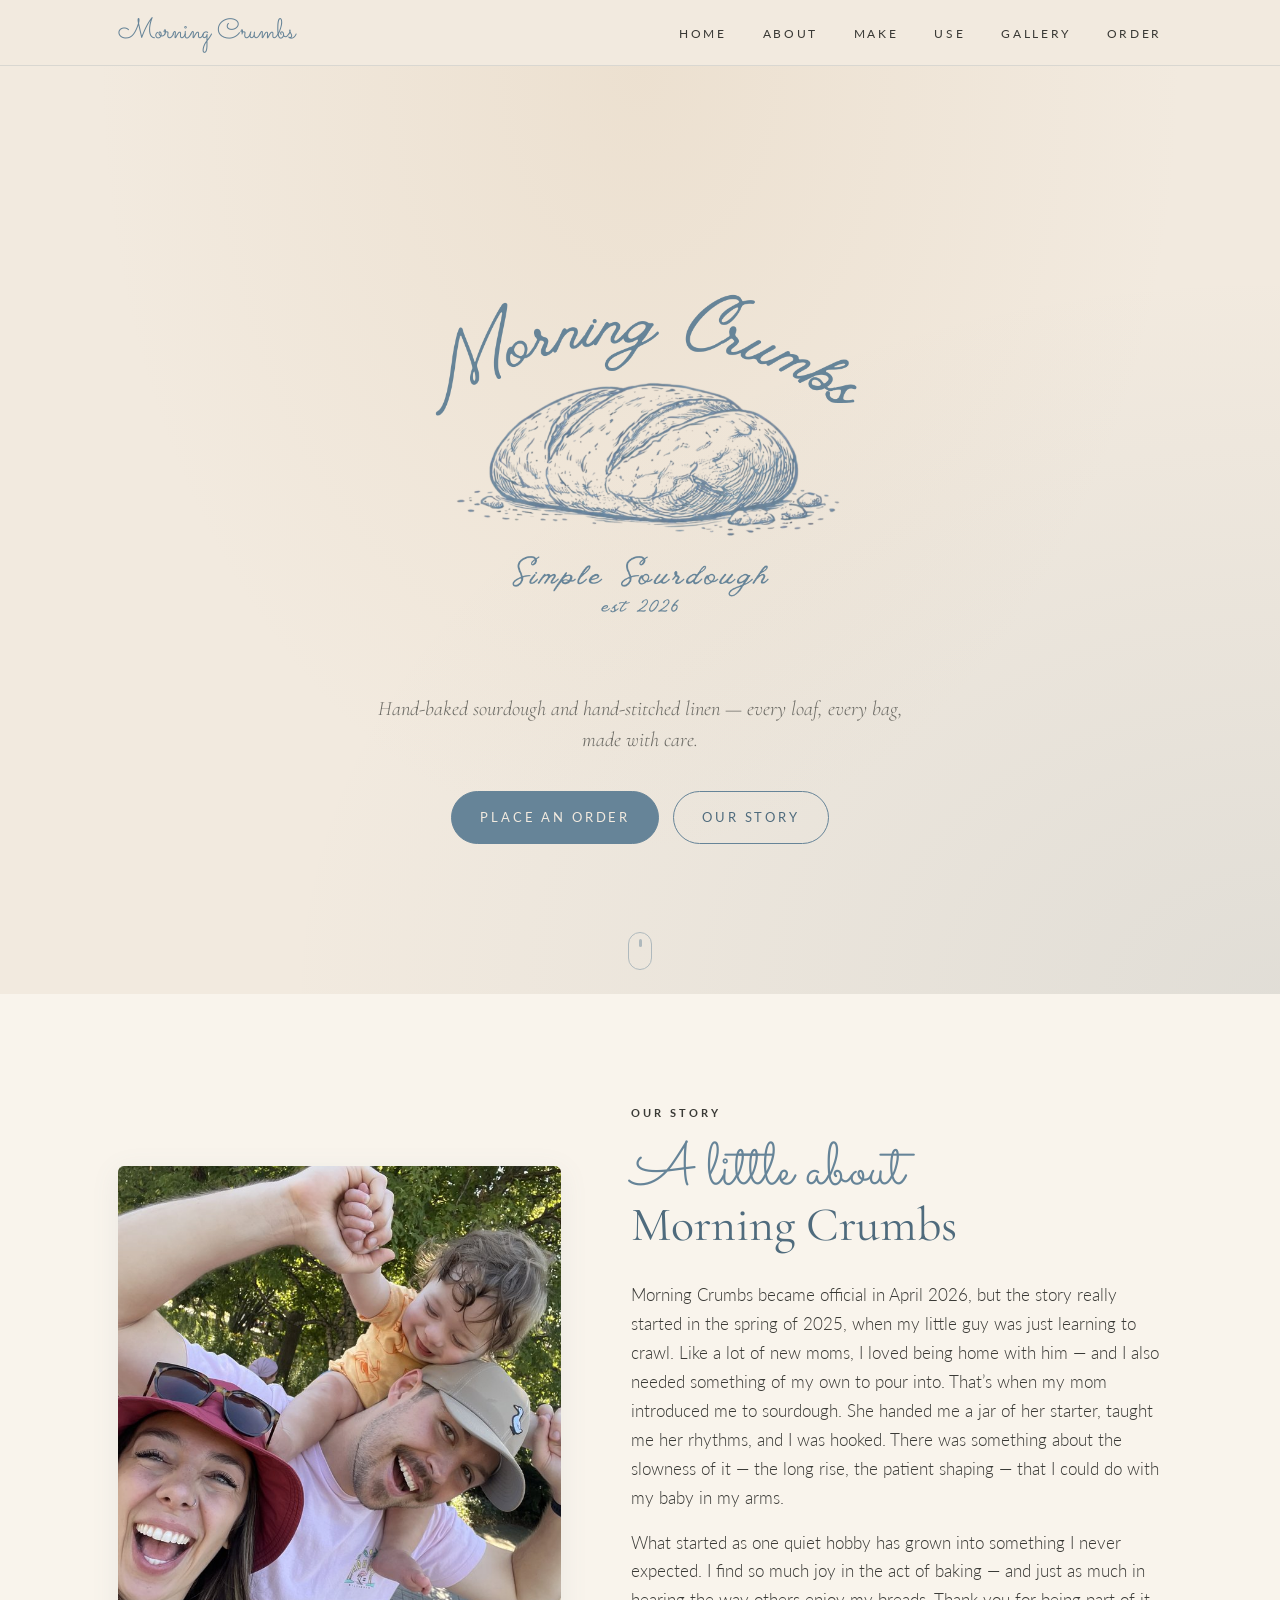
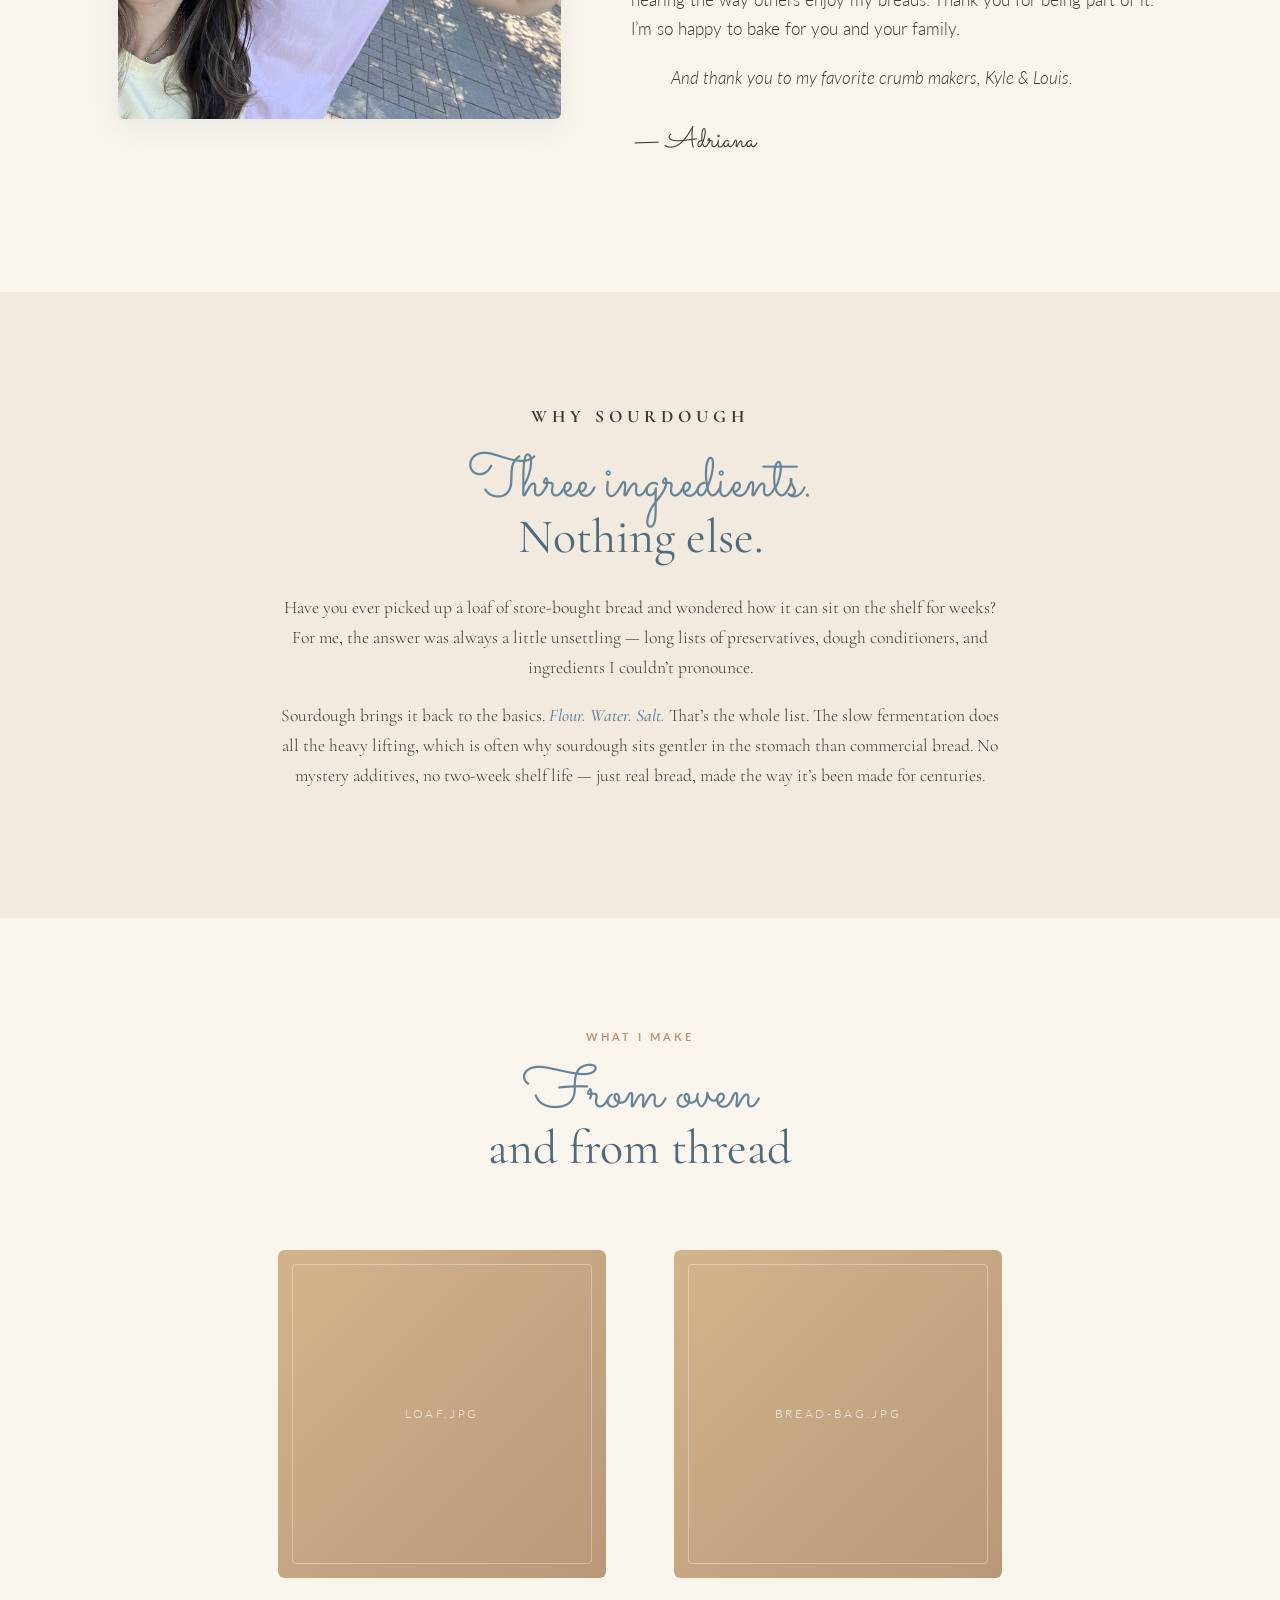
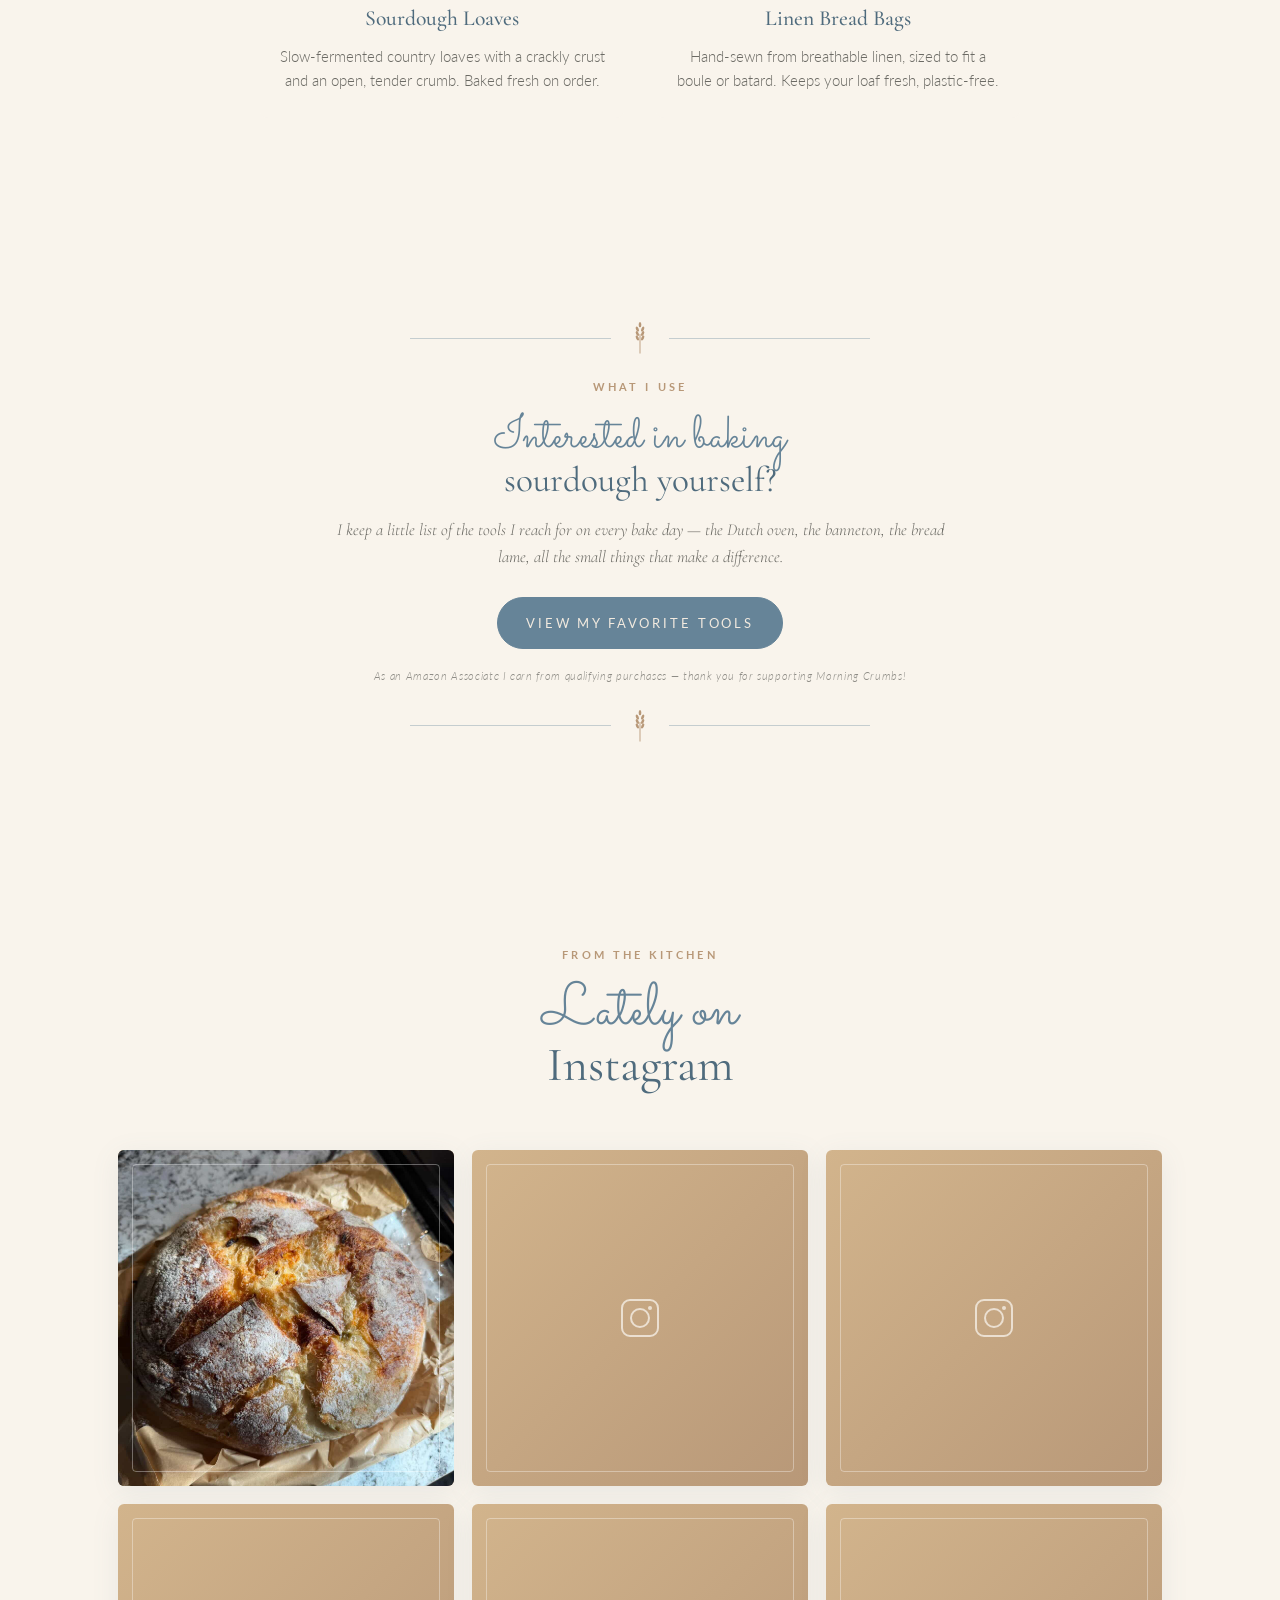
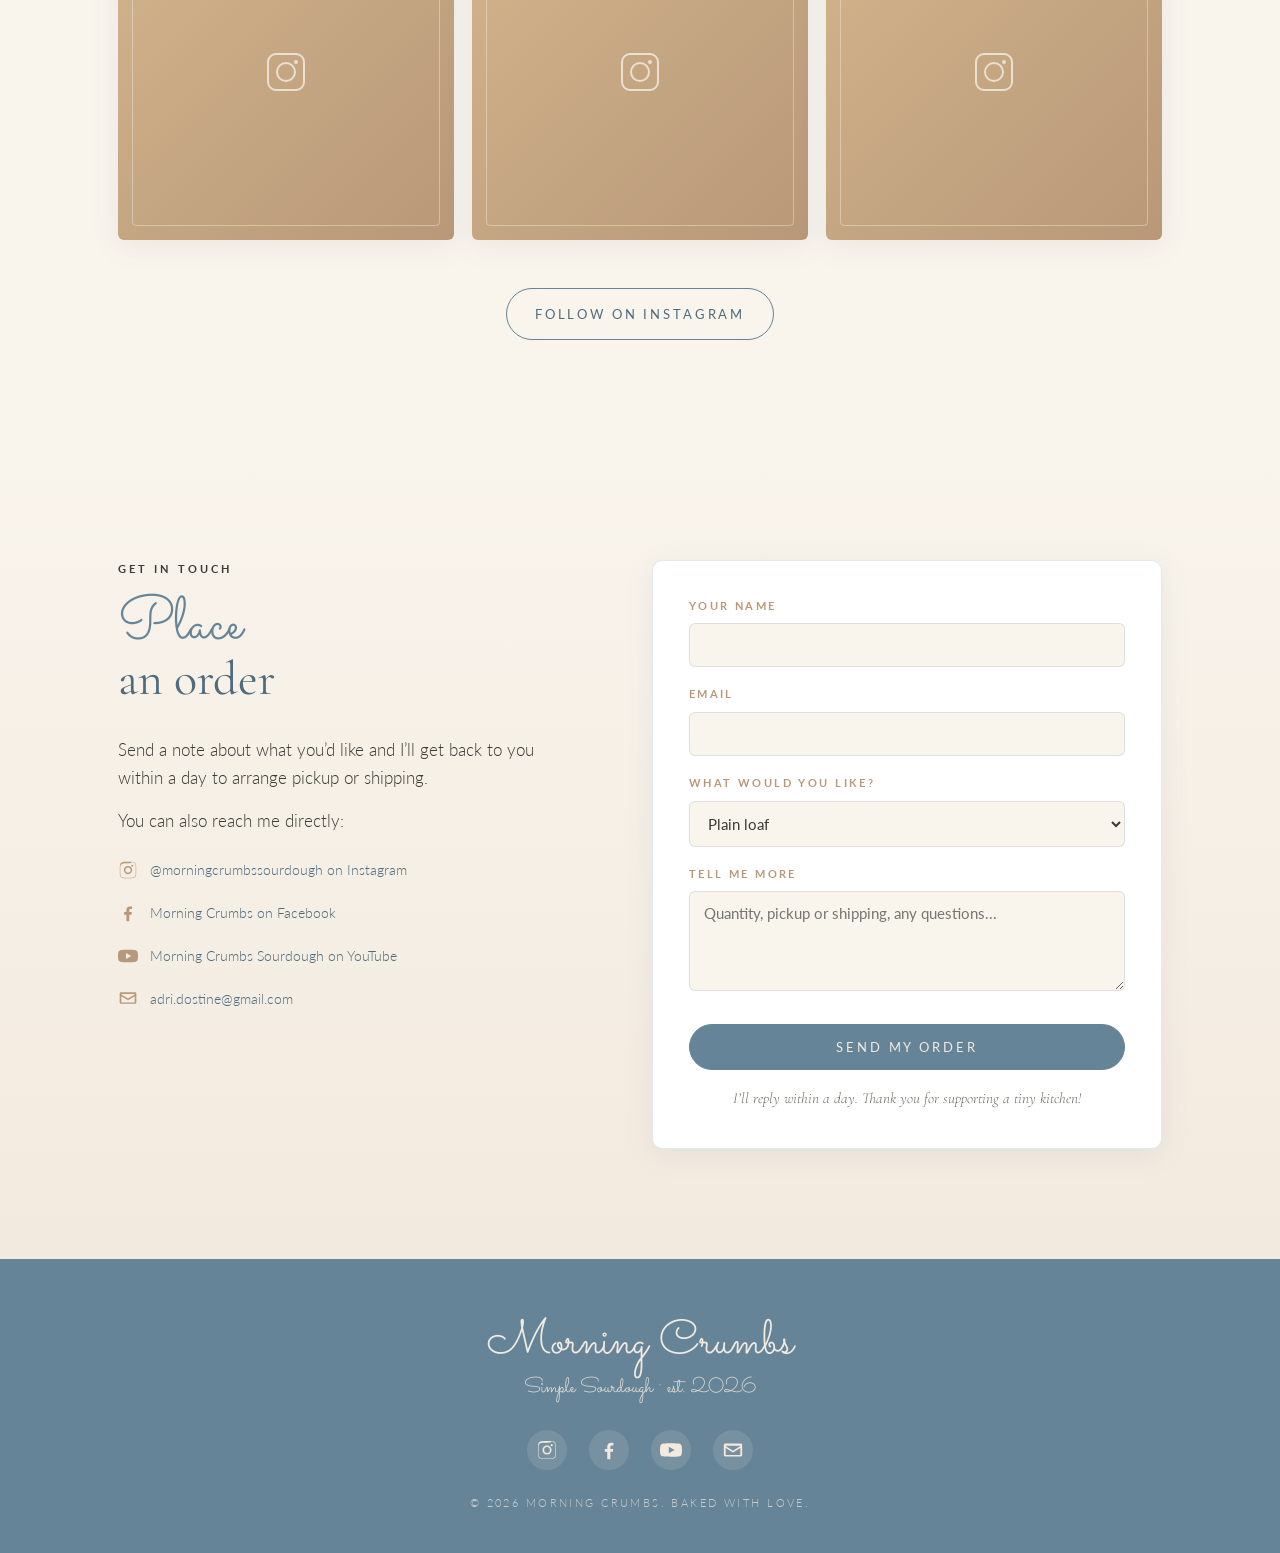
==== commit 691eec10: "Add files via upload" ====
--- a/index.html
+++ b/index.html
@@ -139,13 +139,42 @@
   <!-- ============ WHAT I USE (LINK TO AMAZON SHOP/IDEA LIST) ============ -->
   <section id="tools" class="tools">
     <div class="container">
+      <div class="divider" aria-hidden="true">
+        <span class="divider-line"></span>
+        <svg class="divider-icon" viewBox="0 0 24 36" xmlns="http://www.w3.org/2000/svg" fill="currentColor">
+          <path d="M12 35 L12 14" stroke="currentColor" stroke-width="1" fill="none" stroke-linecap="round"/>
+          <ellipse cx="12" cy="3" rx="1.5" ry="3"/>
+          <ellipse cx="9" cy="8" rx="1.5" ry="3" transform="rotate(-25 9 8)"/>
+          <ellipse cx="9" cy="13" rx="1.5" ry="3" transform="rotate(-25 9 13)"/>
+          <ellipse cx="9" cy="18" rx="1.5" ry="3" transform="rotate(-25 9 18)"/>
+          <ellipse cx="15" cy="8" rx="1.5" ry="3" transform="rotate(25 15 8)"/>
+          <ellipse cx="15" cy="13" rx="1.5" ry="3" transform="rotate(25 15 13)"/>
+          <ellipse cx="15" cy="18" rx="1.5" ry="3" transform="rotate(25 15 18)"/>
+        </svg>
+        <span class="divider-line"></span>
+      </div>
+
       <div class="tools-cta">
         <p class="eyebrow">What I Use</p>
         <h2 class="tools-cta-title"><span class="script">Interested in baking</span><br/>sourdough yourself?</h2>
         <p class="tools-cta-text">I keep a little list of the tools I reach for on every bake day &mdash; the Dutch oven, the banneton, the bread lame, all the small things that make a difference.</p>
-        <!-- Replace YOUR_AMAZON_SHOP_URL with your Amazon Storefront or Idea List link -->
         <a href="tools.html" class="btn btn-primary">View my favorite tools</a>
         <p class="tools-cta-note">As an Amazon Associate I earn from qualifying purchases &mdash; thank you for supporting Morning Crumbs!</p>
+      </div>
+
+      <div class="divider" aria-hidden="true">
+        <span class="divider-line"></span>
+        <svg class="divider-icon" viewBox="0 0 24 36" xmlns="http://www.w3.org/2000/svg" fill="currentColor">
+          <path d="M12 35 L12 14" stroke="currentColor" stroke-width="1" fill="none" stroke-linecap="round"/>
+          <ellipse cx="12" cy="3" rx="1.5" ry="3"/>
+          <ellipse cx="9" cy="8" rx="1.5" ry="3" transform="rotate(-25 9 8)"/>
+          <ellipse cx="9" cy="13" rx="1.5" ry="3" transform="rotate(-25 9 13)"/>
+          <ellipse cx="9" cy="18" rx="1.5" ry="3" transform="rotate(-25 9 18)"/>
+          <ellipse cx="15" cy="8" rx="1.5" ry="3" transform="rotate(25 15 8)"/>
+          <ellipse cx="15" cy="13" rx="1.5" ry="3" transform="rotate(25 15 13)"/>
+          <ellipse cx="15" cy="18" rx="1.5" ry="3" transform="rotate(25 15 18)"/>
+        </svg>
+        <span class="divider-line"></span>
       </div>
     </div>
   </section>
--- a/styles.css
+++ b/styles.css
@@ -1,11 +1,11 @@
 /* =========================================================
-   Morning Crumbs — Simple Sourdough
+   Morning Crumbs â€” Simple Sourdough
    Brand palette:
      --tan:   #d2b48c
      --blue:  #668498
      --cream: #f2eadf
    Type:
-     Sacramento (script — closest free match to "Vintage Goods")
+     Sacramento (script â€” closest free match to "Vintage Goods")
      Cormorant Garamond (display serif)
      Lato (clean body sans for long reading)
    ========================================================= */
@@ -349,7 +349,7 @@
 }
 .tools-grid {
   display: grid;
-  grid-template-columns: repeat(3, 1fr);
+  grid-template-columns: repeat(auto-fit, minmax(220px, 1fr));
   gap: 28px;
 }
 .tool-card {
@@ -425,6 +425,29 @@
   color: var(--ink-soft);
 }
 .back-link a:hover { color: var(--blue); }
+
+/* ---------- divider (thin blue line + wheat sprig) ---------- */
+.divider {
+  display: flex;
+  align-items: center;
+  justify-content: center;
+  gap: 18px;
+  max-width: 460px;
+  margin: 0 auto;
+  padding: 24px 0;
+}
+.divider-line {
+  flex: 1;
+  height: 1px;
+  background: var(--blue);
+  opacity: 0.35;
+}
+.divider-icon {
+  width: 22px;
+  height: 32px;
+  color: var(--tan-deep);
+  flex-shrink: 0;
+}
 
 /* ---------- index.html: tools / what i use (compact callout) ---------- */
 .tools {
@@ -538,6 +561,26 @@
   margin-top: 56px;
 }
 
+/* ---------- why sourdough ---------- */
+.why { background: var(--cream); }
+.why-inner {
+  max-width: 720px;
+  margin: 0 auto;
+  text-align: center;
+}
+.why-inner p {
+  font-family: var(--font-display);
+  font-size: 1.1rem;
+  line-height: 1.7;
+  color: var(--ink);
+  margin: 0 0 18px;
+}
+.why-inner p em {
+  font-style: italic;
+  color: var(--blue);
+  font-weight: 500;
+}
+
 /* ---------- products ---------- */
 .products { background: var(--cream-soft); }
 .product-grid {
@@ -747,9 +790,6 @@
     gap: 48px;
   }
   .product-grid {
-    grid-template-columns: repeat(2, 1fr);
-  }
-  .tools-grid {
     grid-template-columns: repeat(2, 1fr);
   }
   .ig-placeholder-grid {
@@ -782,7 +822,7 @@
     padding: 18px 28px;
   }
   .product-grid { grid-template-columns: 1fr; }
-  .tools-grid { grid-template-columns: 1fr; gap: 18px; }
+  .tools-grid { gap: 18px; }
   .ig-placeholder-grid { grid-template-columns: repeat(2, 1fr); }
   .contact-form { padding: 24px; }
   .hero { min-height: 70vh; }
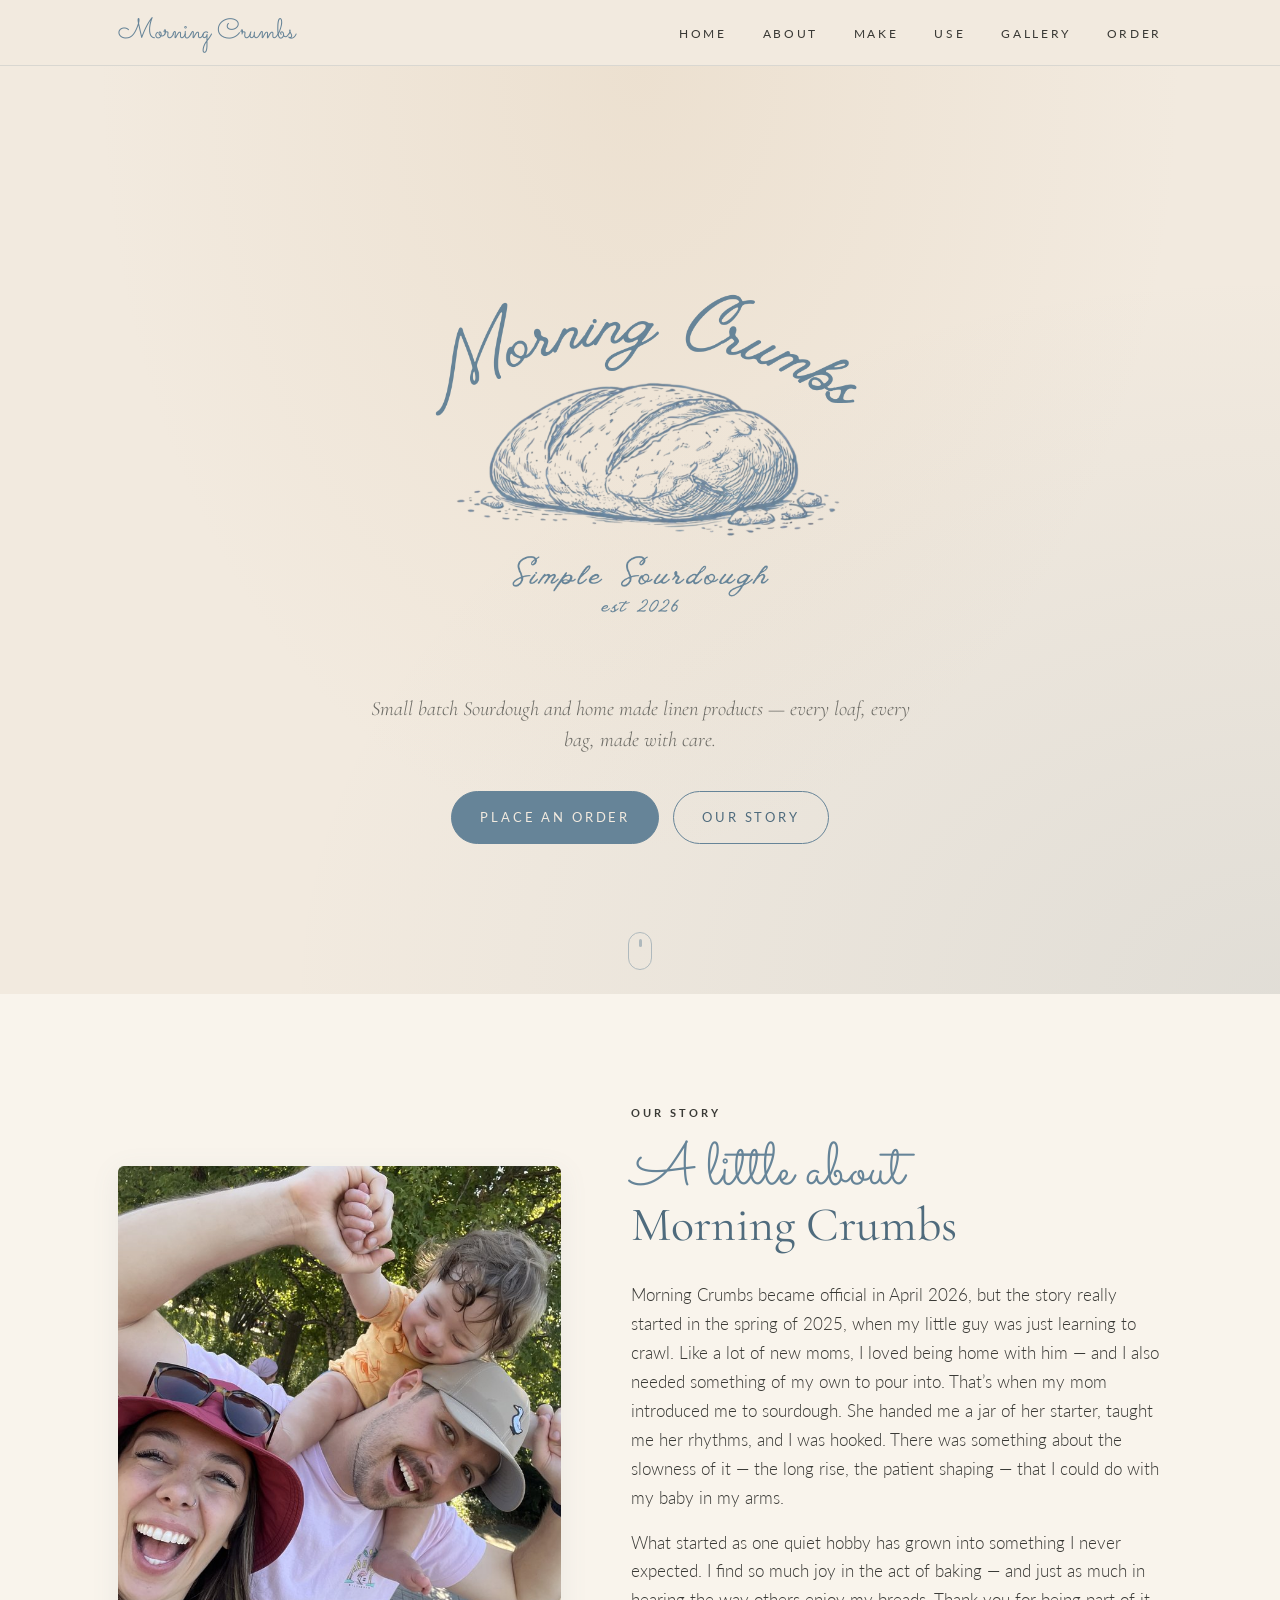
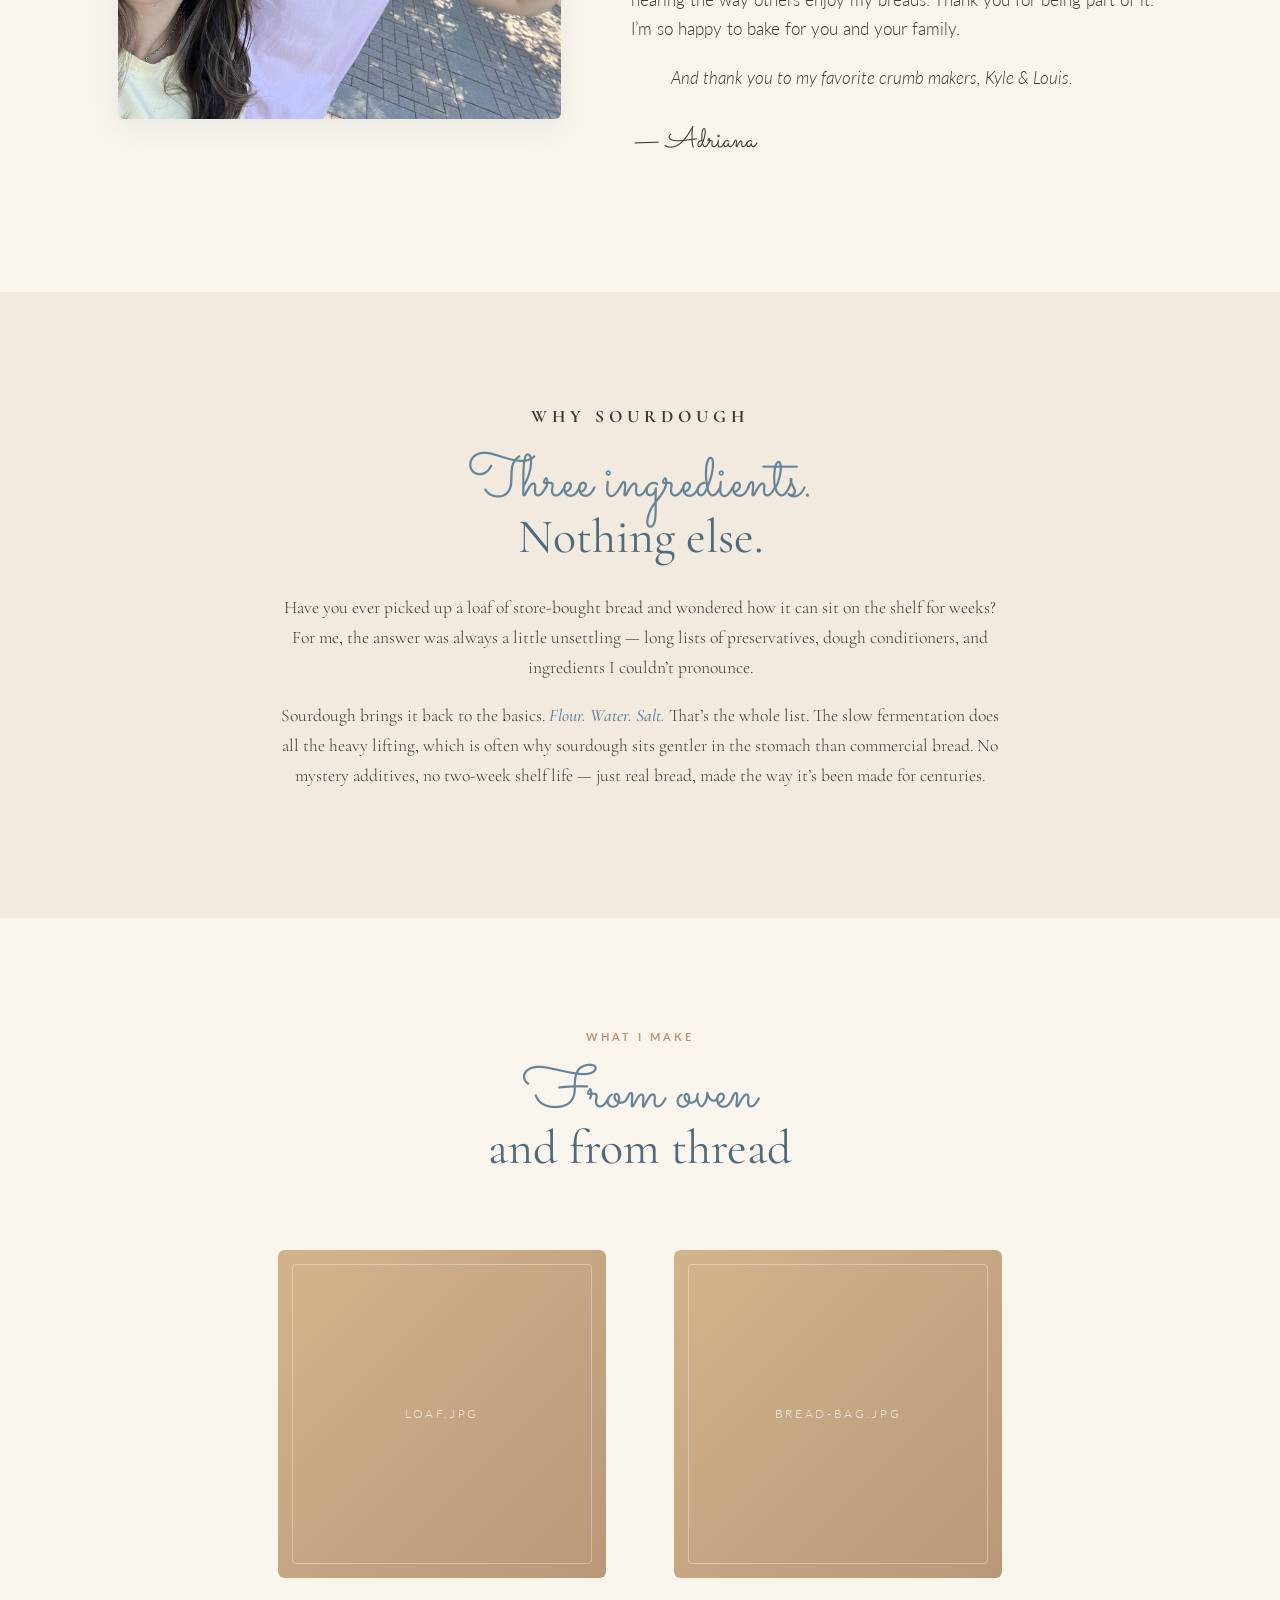
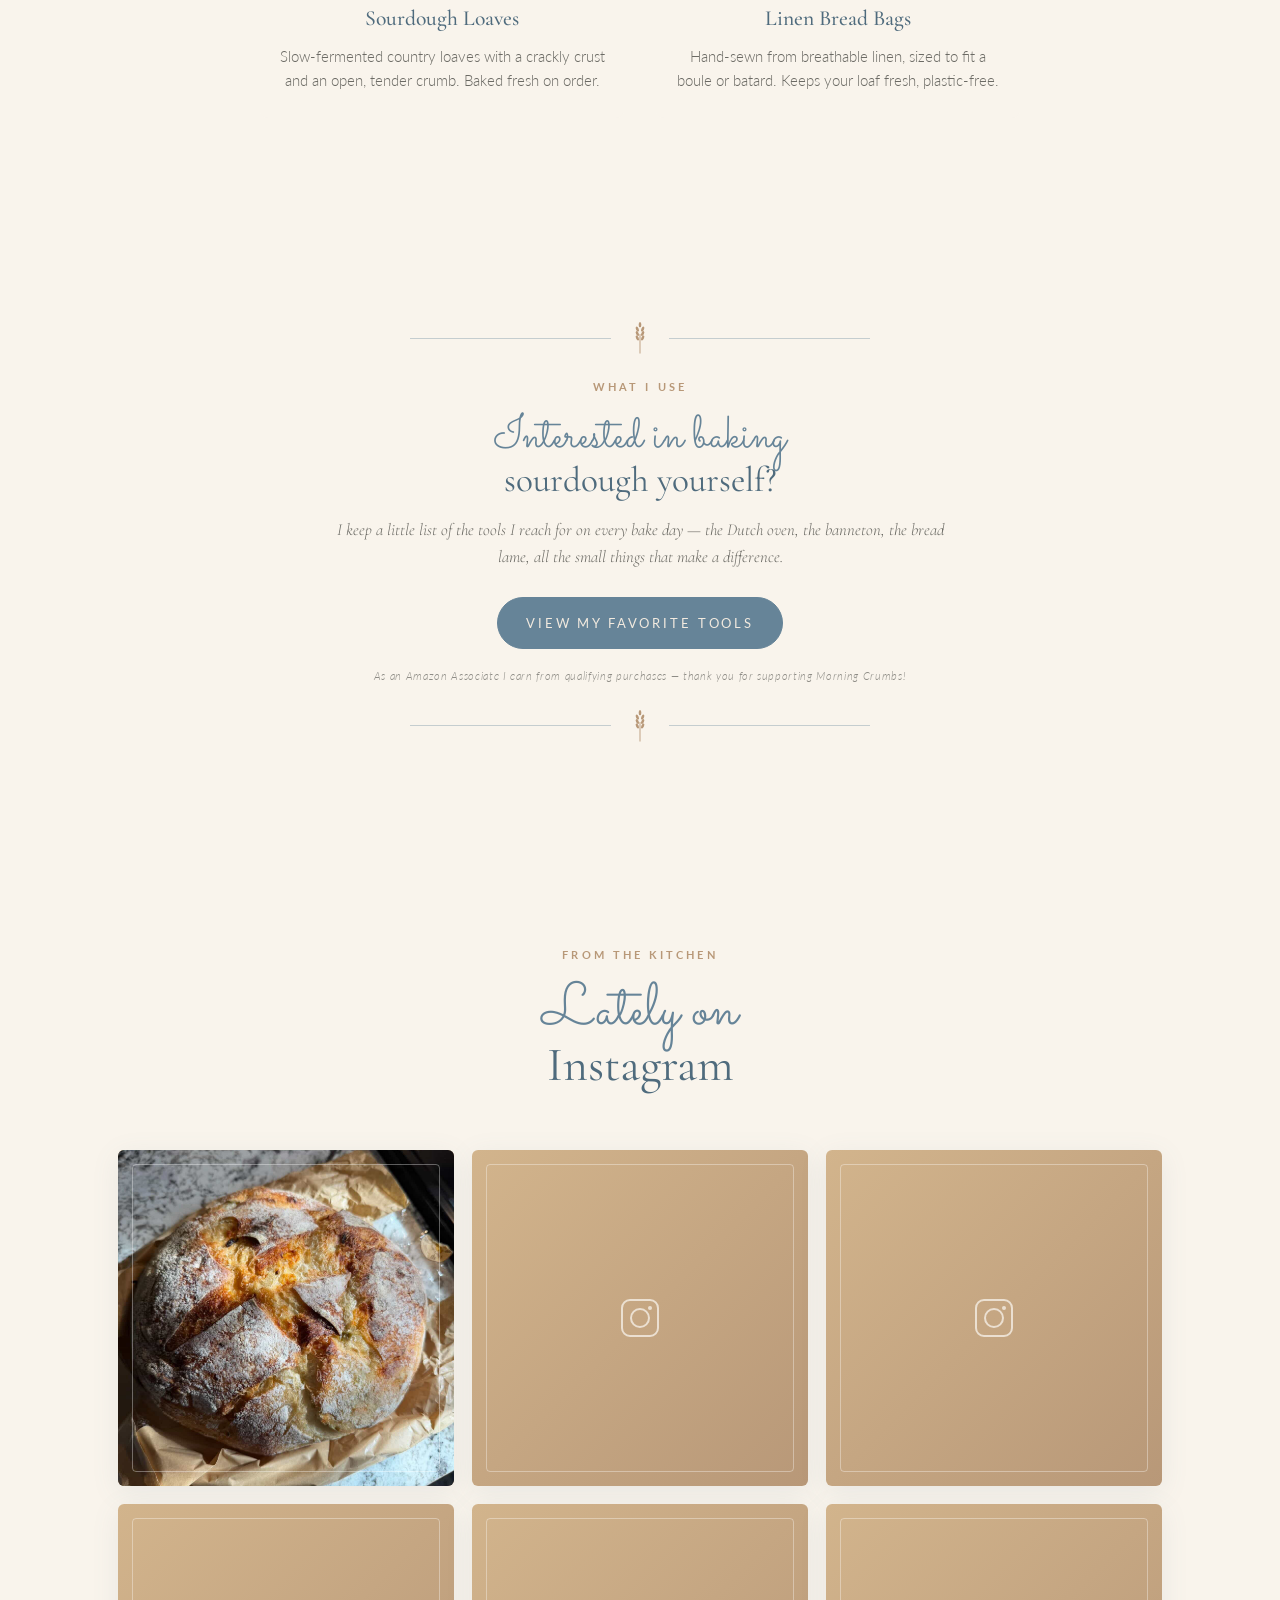
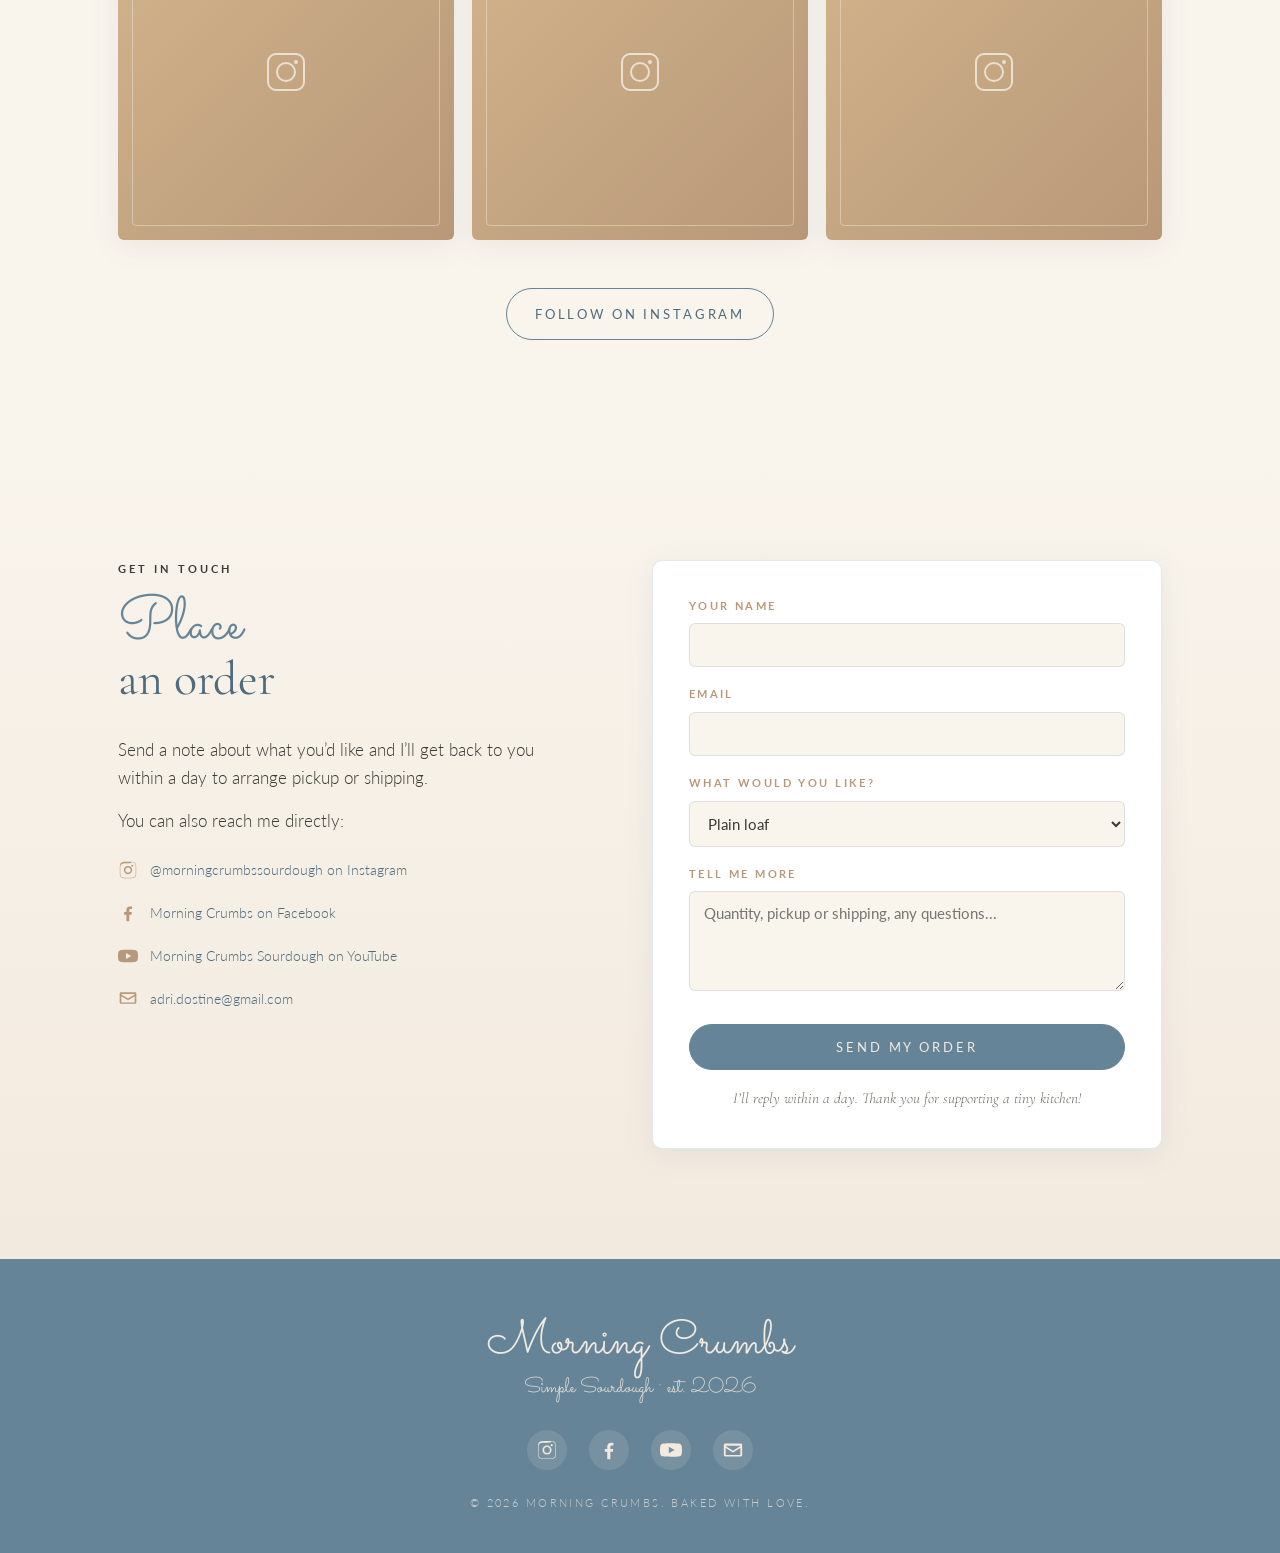
==== commit 51a22c71: "Update hero tag description in index.html" ====
--- a/index.html
+++ b/index.html
@@ -56,7 +56,7 @@
           <span>Your logo<br/>goes here</span>
         </div>
       </div>
-      <p class="hero-tag">Hand-baked sourdough and hand-stitched linen &mdash; every loaf, every bag, made with care.</p>
+      <p class="hero-tag">Small batch Sourdough and home made linen products &mdash; every loaf, every bag, made with care.</p>
       <div class="hero-cta">
         <a href="#contact" class="btn btn-primary">Place an order</a>
         <a href="#about" class="btn btn-ghost">Our story</a>
--- a/styles.css
+++ b/styles.css
@@ -1,11 +1,11 @@
 /* =========================================================
-   Morning Crumbs â€” Simple Sourdough
+   Morning Crumbs — Simple Sourdough
    Brand palette:
      --tan:   #d2b48c
      --blue:  #668498
      --cream: #f2eadf
    Type:
-     Sacramento (script â€” closest free match to "Vintage Goods")
+     Sacramento (script — closest free match to "Vintage Goods")
      Cormorant Garamond (display serif)
      Lato (clean body sans for long reading)
    ========================================================= */
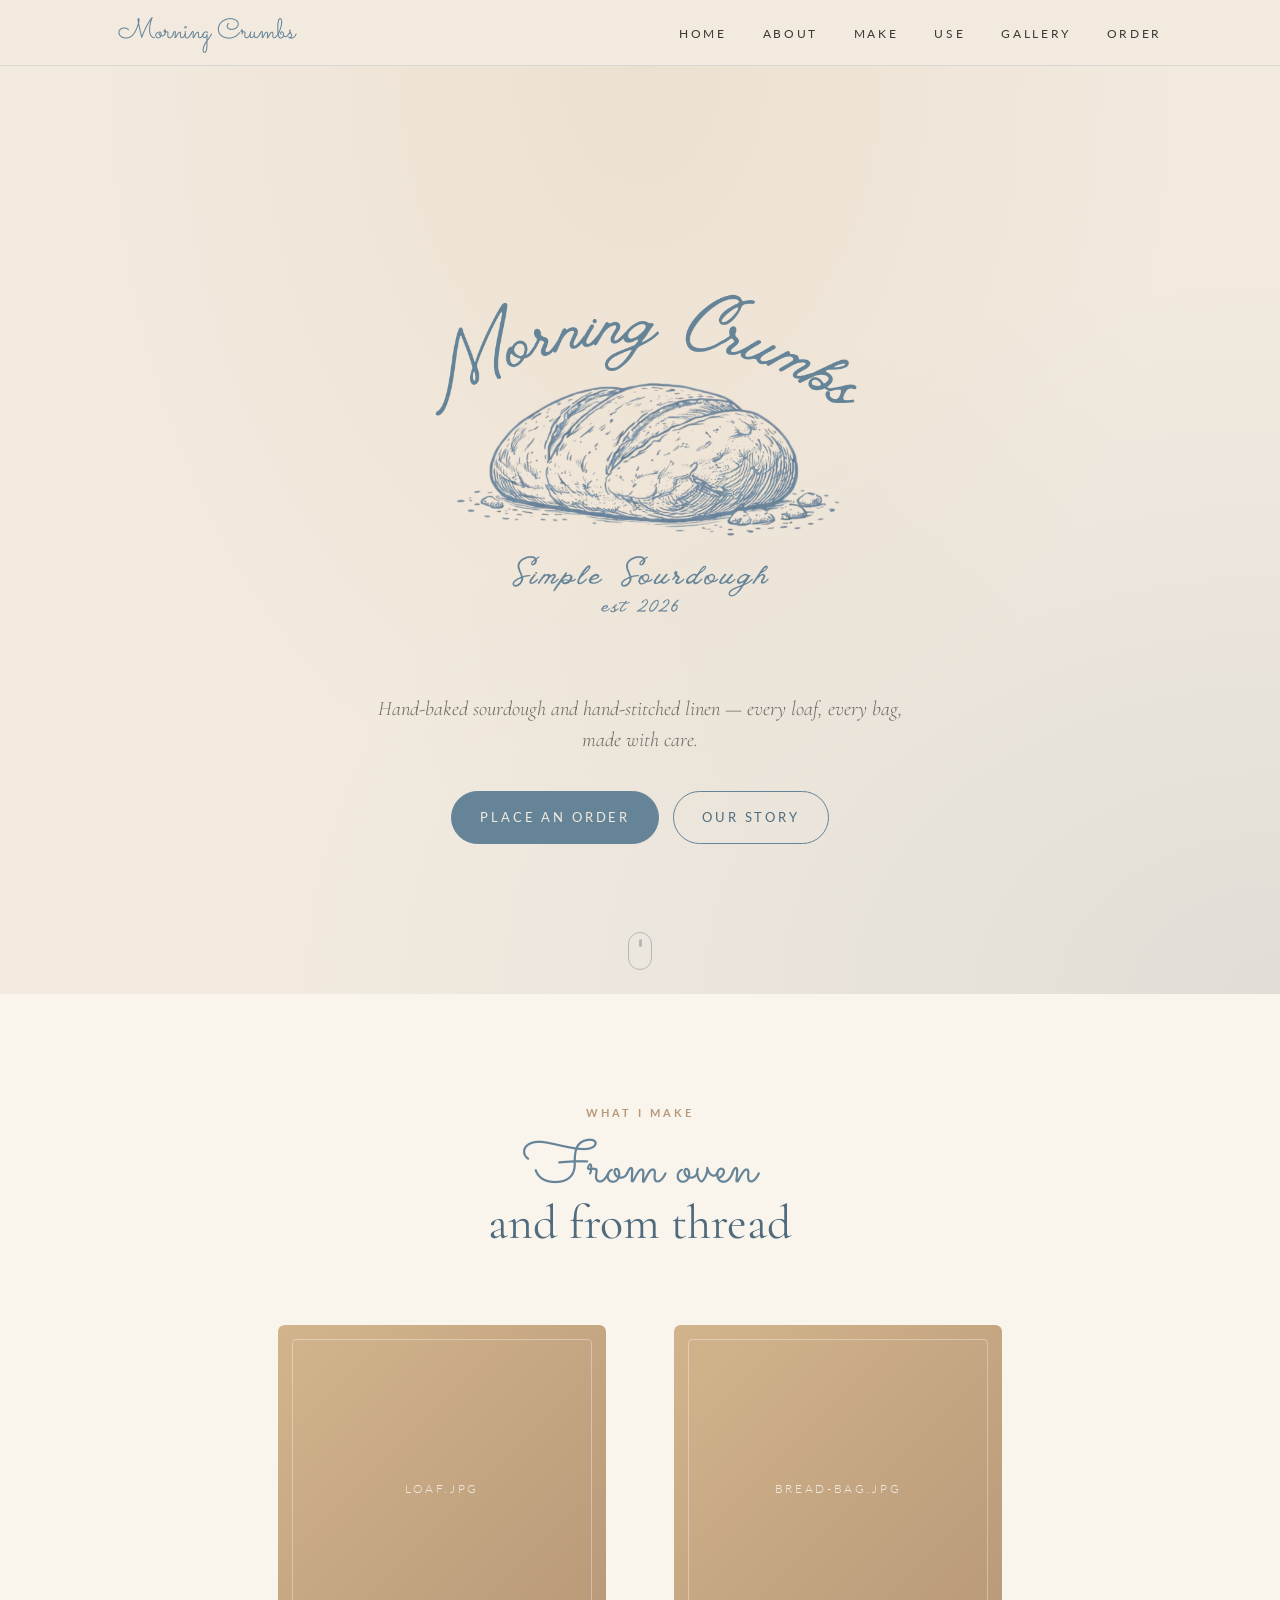
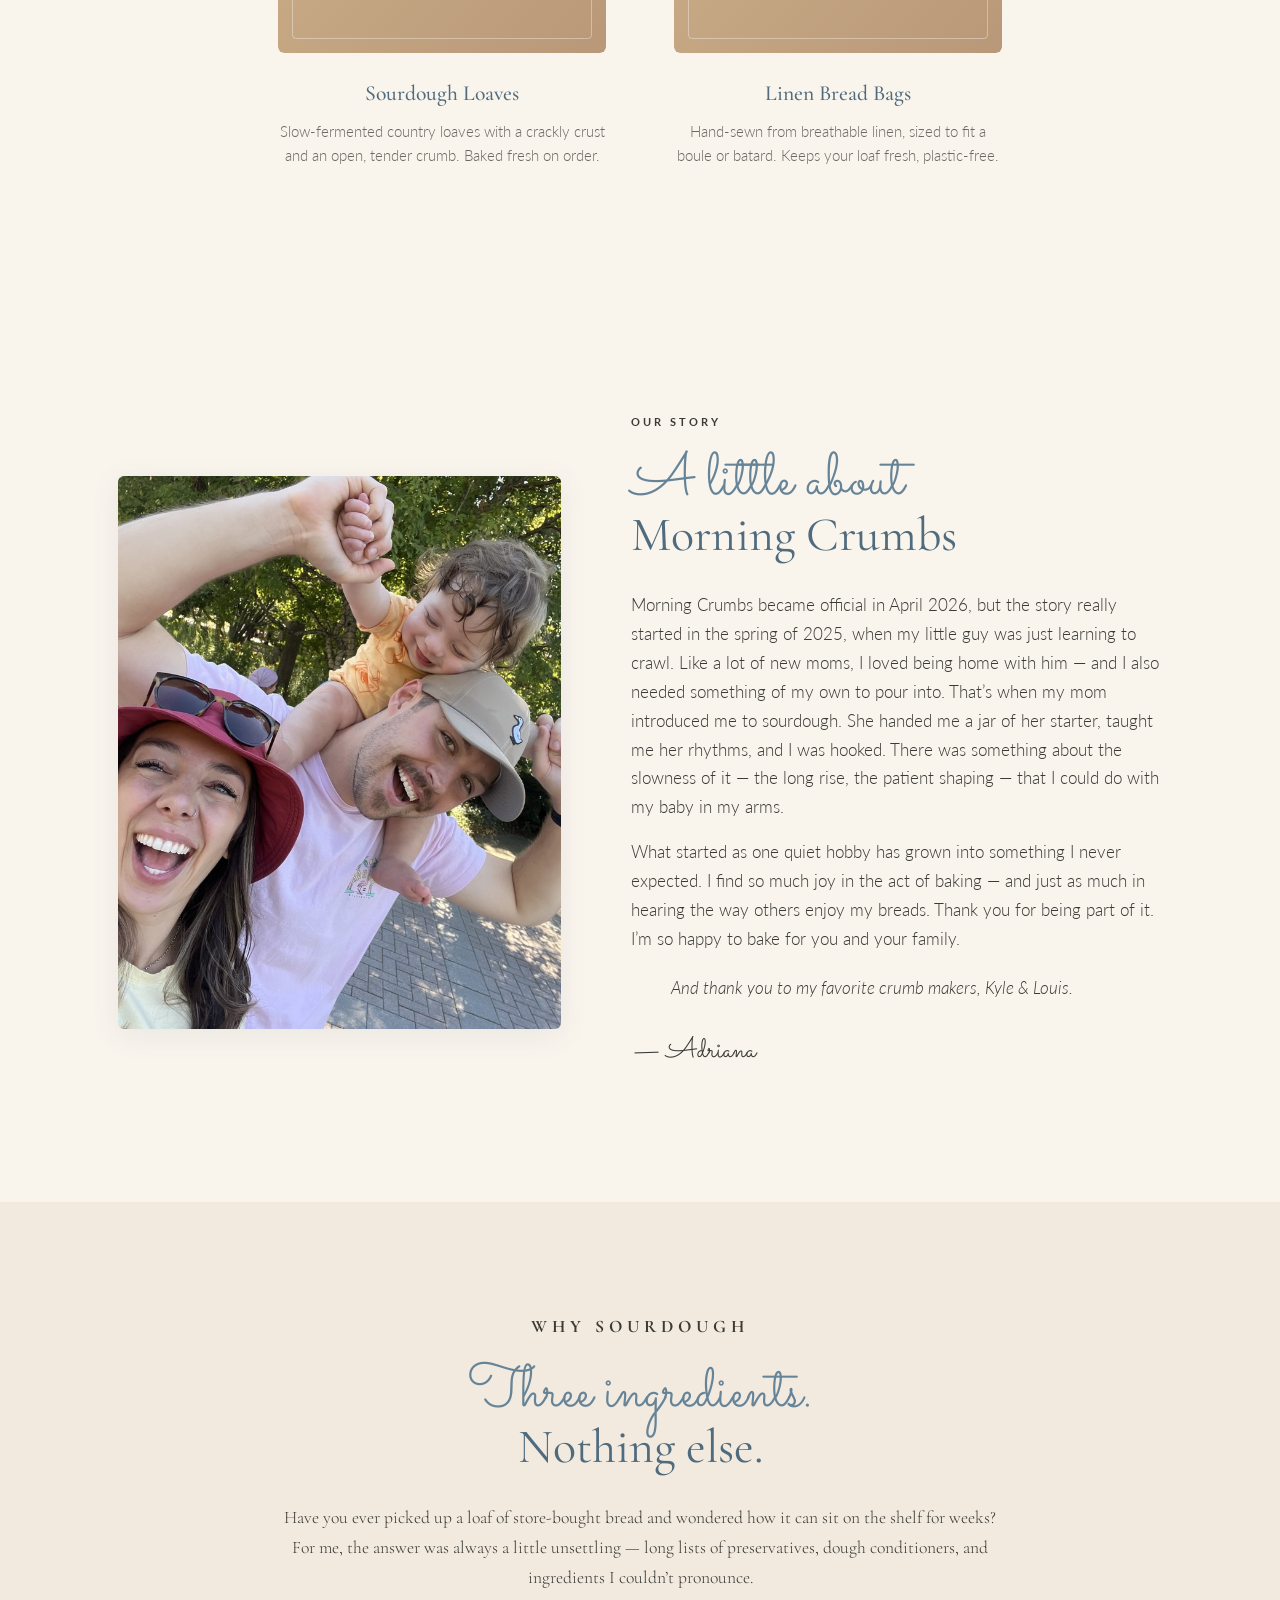
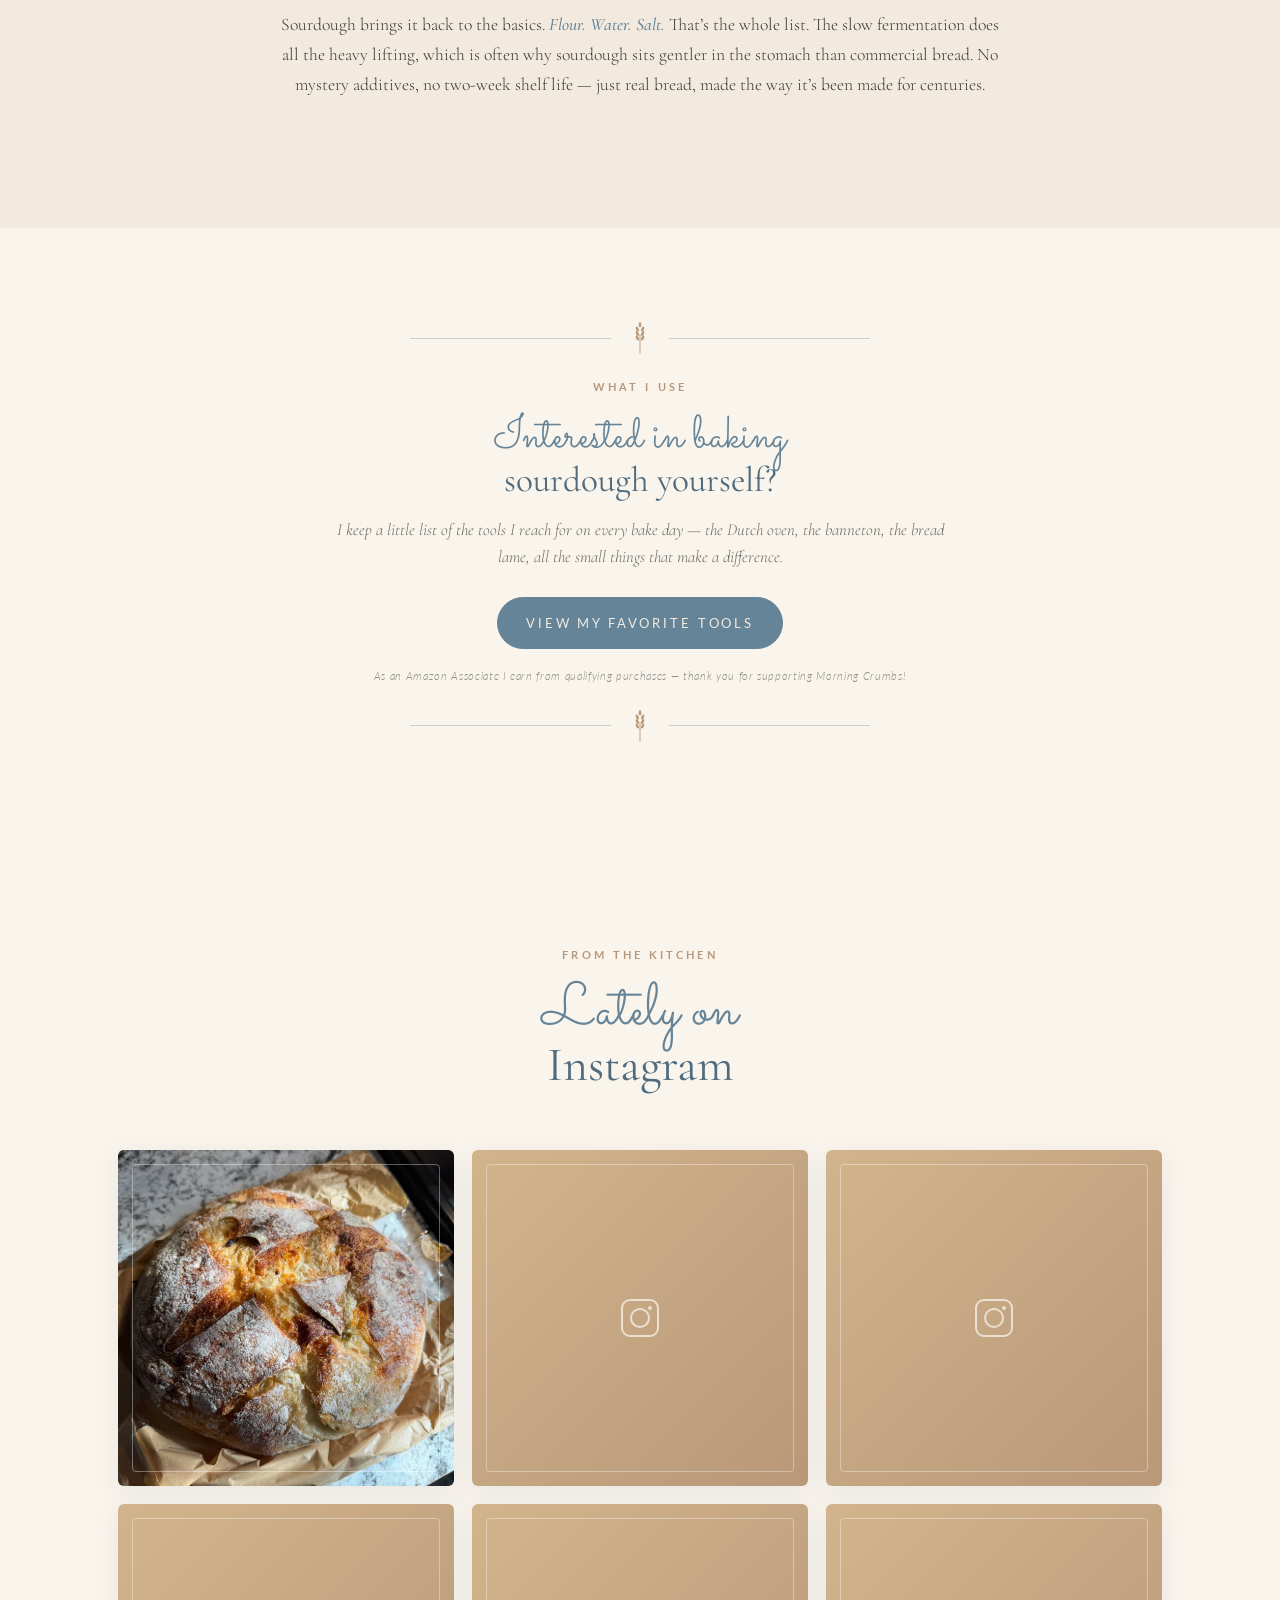
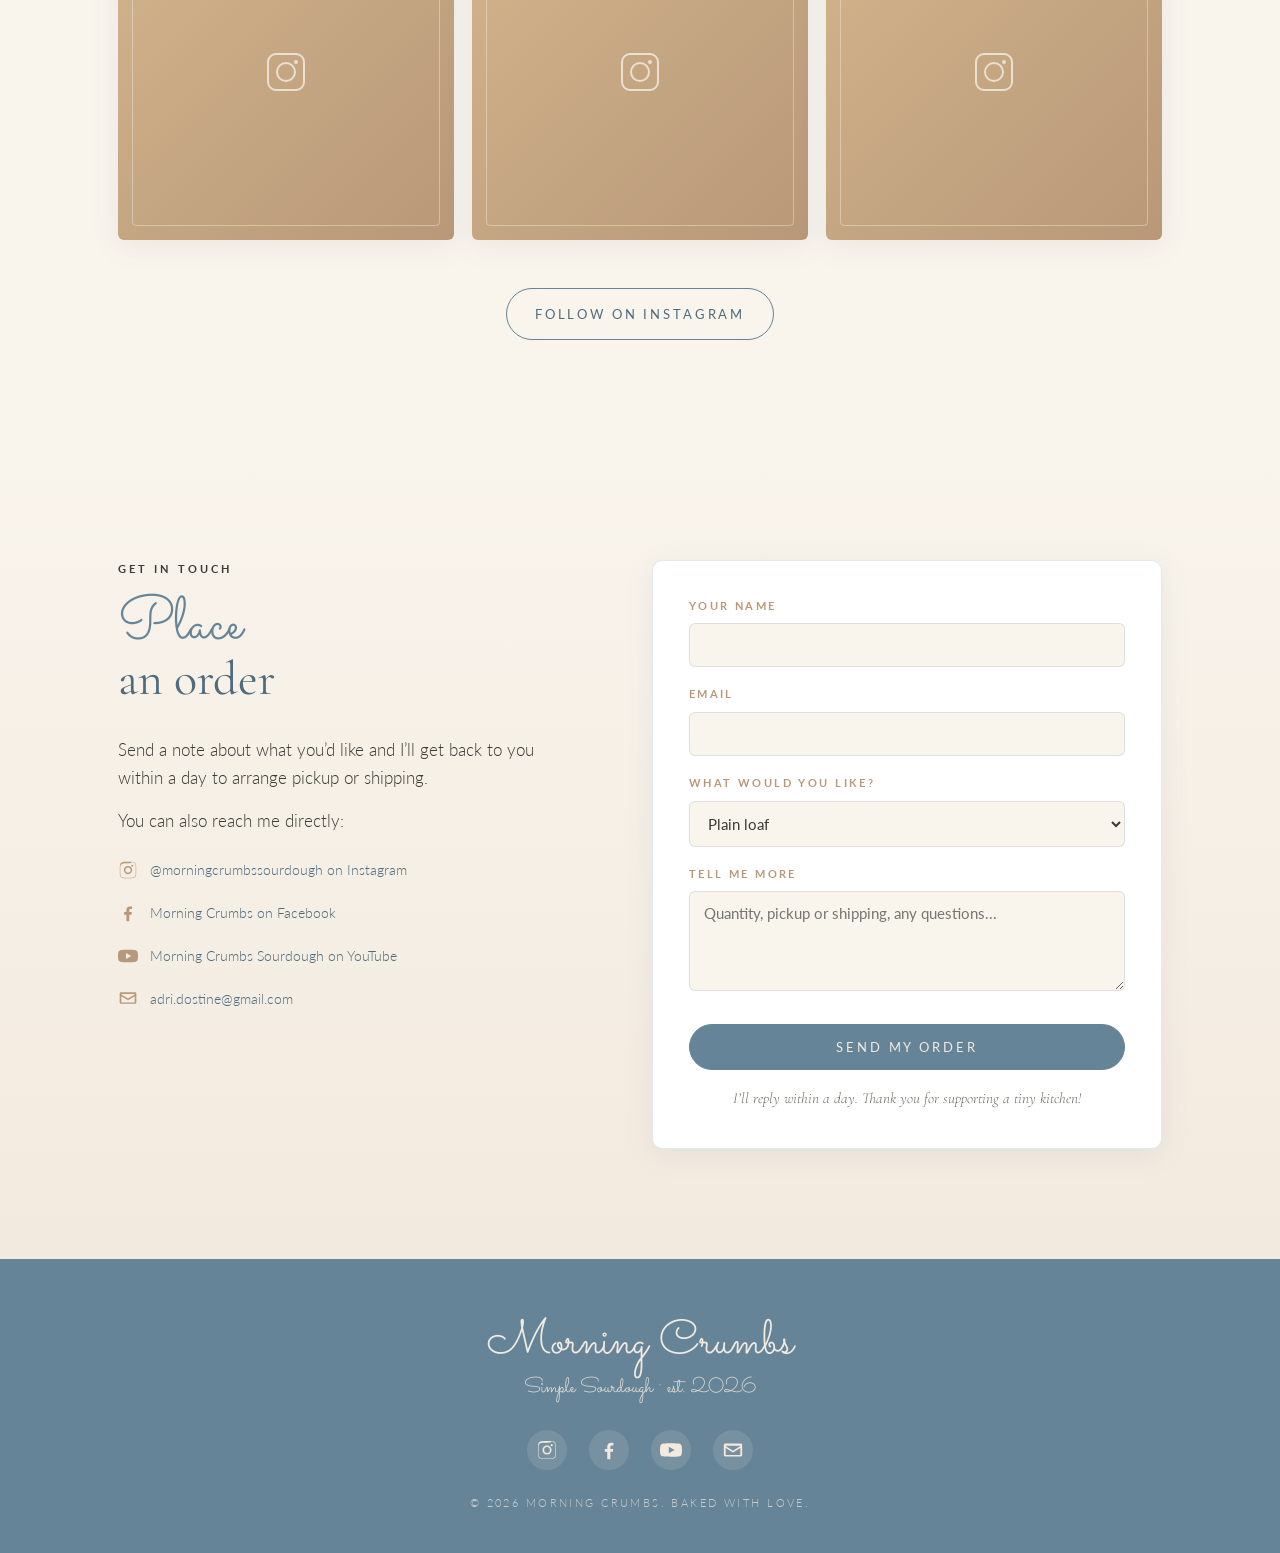
==== commit d8851062: "Add files via upload" ====
--- a/index.html
+++ b/index.html
@@ -56,7 +56,7 @@
           <span>Your logo<br/>goes here</span>
         </div>
       </div>
-      <p class="hero-tag">Small batch Sourdough and home made linen products &mdash; every loaf, every bag, made with care.</p>
+      <p class="hero-tag">Hand-baked sourdough and hand-stitched linen &mdash; every loaf, every bag, made with care.</p>
       <div class="hero-cta">
         <a href="#contact" class="btn btn-primary">Place an order</a>
         <a href="#about" class="btn btn-ghost">Our story</a>
@@ -64,41 +64,6 @@
     </div>
     <div class="hero-scroll" aria-hidden="true">
       <span></span>
-    </div>
-  </section>
-
-  <!-- ============ ABOUT ============ -->
-  <section id="about" class="about">
-    <div class="container about-grid">
-      <div class="about-photo">
-        <img src="assets/about-photo.jpg"
-             alt="Adriana baking sourdough"
-             class="about-img"
-             onerror="this.style.display='none'; this.nextElementSibling.style.display='flex';" />
-        <div class="photo-placeholder photo-portrait" style="display:none;">
-          <span>Your photo here</span>
-        </div>
-      </div>
-      <div class="about-copy">
-        <p class="eyebrow">Our Story</p>
-        <h2 class="section-title"><span class="script">A little about</span><br/>Morning Crumbs</h2>
-        <p>Morning Crumbs became official in April 2026, but the story really started in the spring of 2025, when my little guy was just learning to crawl. Like a lot of new moms, I loved being home with him &mdash; and I also needed something of my own to pour into. That&rsquo;s when my mom introduced me to sourdough. She handed me a jar of her starter, taught me her rhythms, and I was hooked. There was something about the slowness of it &mdash; the long rise, the patient shaping &mdash; that I could do with my baby in my arms.</p>
-        <p>What started as one quiet hobby has grown into something I never expected. I find so much joy in the act of baking &mdash; and just as much in hearing the way others enjoy my breads. Thank you for being part of it. I&rsquo;m so happy to bake for you and your family.</p>
-        <p class="dedication">And thank you to my favorite crumb makers, Kyle &amp; Louis.</p>
-        <p class="signature">&mdash; Adriana</p>
-      </div>
-    </div>
-  </section>
-
-  <!-- ============ WHY SOURDOUGH ============ -->
-  <section id="why" class="why">
-    <div class="container">
-      <div class="why-inner">
-        <p class="eyebrow center">Why Sourdough</p>
-        <h2 class="section-title center"><span class="script">Three ingredients.</span><br/>Nothing else.</h2>
-        <p>Have you ever picked up a loaf of store-bought bread and wondered how it can sit on the shelf for weeks? For me, the answer was always a little unsettling &mdash; long lists of preservatives, dough conditioners, and ingredients I couldn&rsquo;t pronounce.</p>
-        <p>Sourdough brings it back to the basics. <em>Flour. Water. Salt.</em> That&rsquo;s the whole list. The slow fermentation does all the heavy lifting, which is often why sourdough sits gentler in the stomach than commercial bread. No mystery additives, no two-week shelf life &mdash; just real bread, made the way it&rsquo;s been made for centuries.</p>
-      </div>
     </div>
   </section>
 
@@ -132,6 +97,41 @@
           <h3>Linen Bread Bags</h3>
           <p>Hand-sewn from breathable linen, sized to fit a boule or batard. Keeps your loaf fresh, plastic-free.</p>
         </article>
+      </div>
+    </div>
+  </section>
+
+  <!-- ============ ABOUT ============ -->
+  <section id="about" class="about">
+    <div class="container about-grid">
+      <div class="about-photo">
+        <img src="assets/about-photo.jpg"
+             alt="Adriana baking sourdough"
+             class="about-img"
+             onerror="this.style.display='none'; this.nextElementSibling.style.display='flex';" />
+        <div class="photo-placeholder photo-portrait" style="display:none;">
+          <span>Your photo here</span>
+        </div>
+      </div>
+      <div class="about-copy">
+        <p class="eyebrow">Our Story</p>
+        <h2 class="section-title"><span class="script">A little about</span><br/>Morning Crumbs</h2>
+        <p>Morning Crumbs became official in April 2026, but the story really started in the spring of 2025, when my little guy was just learning to crawl. Like a lot of new moms, I loved being home with him &mdash; and I also needed something of my own to pour into. That&rsquo;s when my mom introduced me to sourdough. She handed me a jar of her starter, taught me her rhythms, and I was hooked. There was something about the slowness of it &mdash; the long rise, the patient shaping &mdash; that I could do with my baby in my arms.</p>
+        <p>What started as one quiet hobby has grown into something I never expected. I find so much joy in the act of baking &mdash; and just as much in hearing the way others enjoy my breads. Thank you for being part of it. I&rsquo;m so happy to bake for you and your family.</p>
+        <p class="dedication">And thank you to my favorite crumb makers, Kyle &amp; Louis.</p>
+        <p class="signature">&mdash; Adriana</p>
+      </div>
+    </div>
+  </section>
+
+  <!-- ============ WHY SOURDOUGH ============ -->
+  <section id="why" class="why">
+    <div class="container">
+      <div class="why-inner">
+        <p class="eyebrow center">Why Sourdough</p>
+        <h2 class="section-title center"><span class="script">Three ingredients.</span><br/>Nothing else.</h2>
+        <p>Have you ever picked up a loaf of store-bought bread and wondered how it can sit on the shelf for weeks? For me, the answer was always a little unsettling &mdash; long lists of preservatives, dough conditioners, and ingredients I couldn&rsquo;t pronounce.</p>
+        <p>Sourdough brings it back to the basics. <em>Flour. Water. Salt.</em> That&rsquo;s the whole list. The slow fermentation does all the heavy lifting, which is often why sourdough sits gentler in the stomach than commercial bread. No mystery additives, no two-week shelf life &mdash; just real bread, made the way it&rsquo;s been made for centuries.</p>
       </div>
     </div>
   </section>
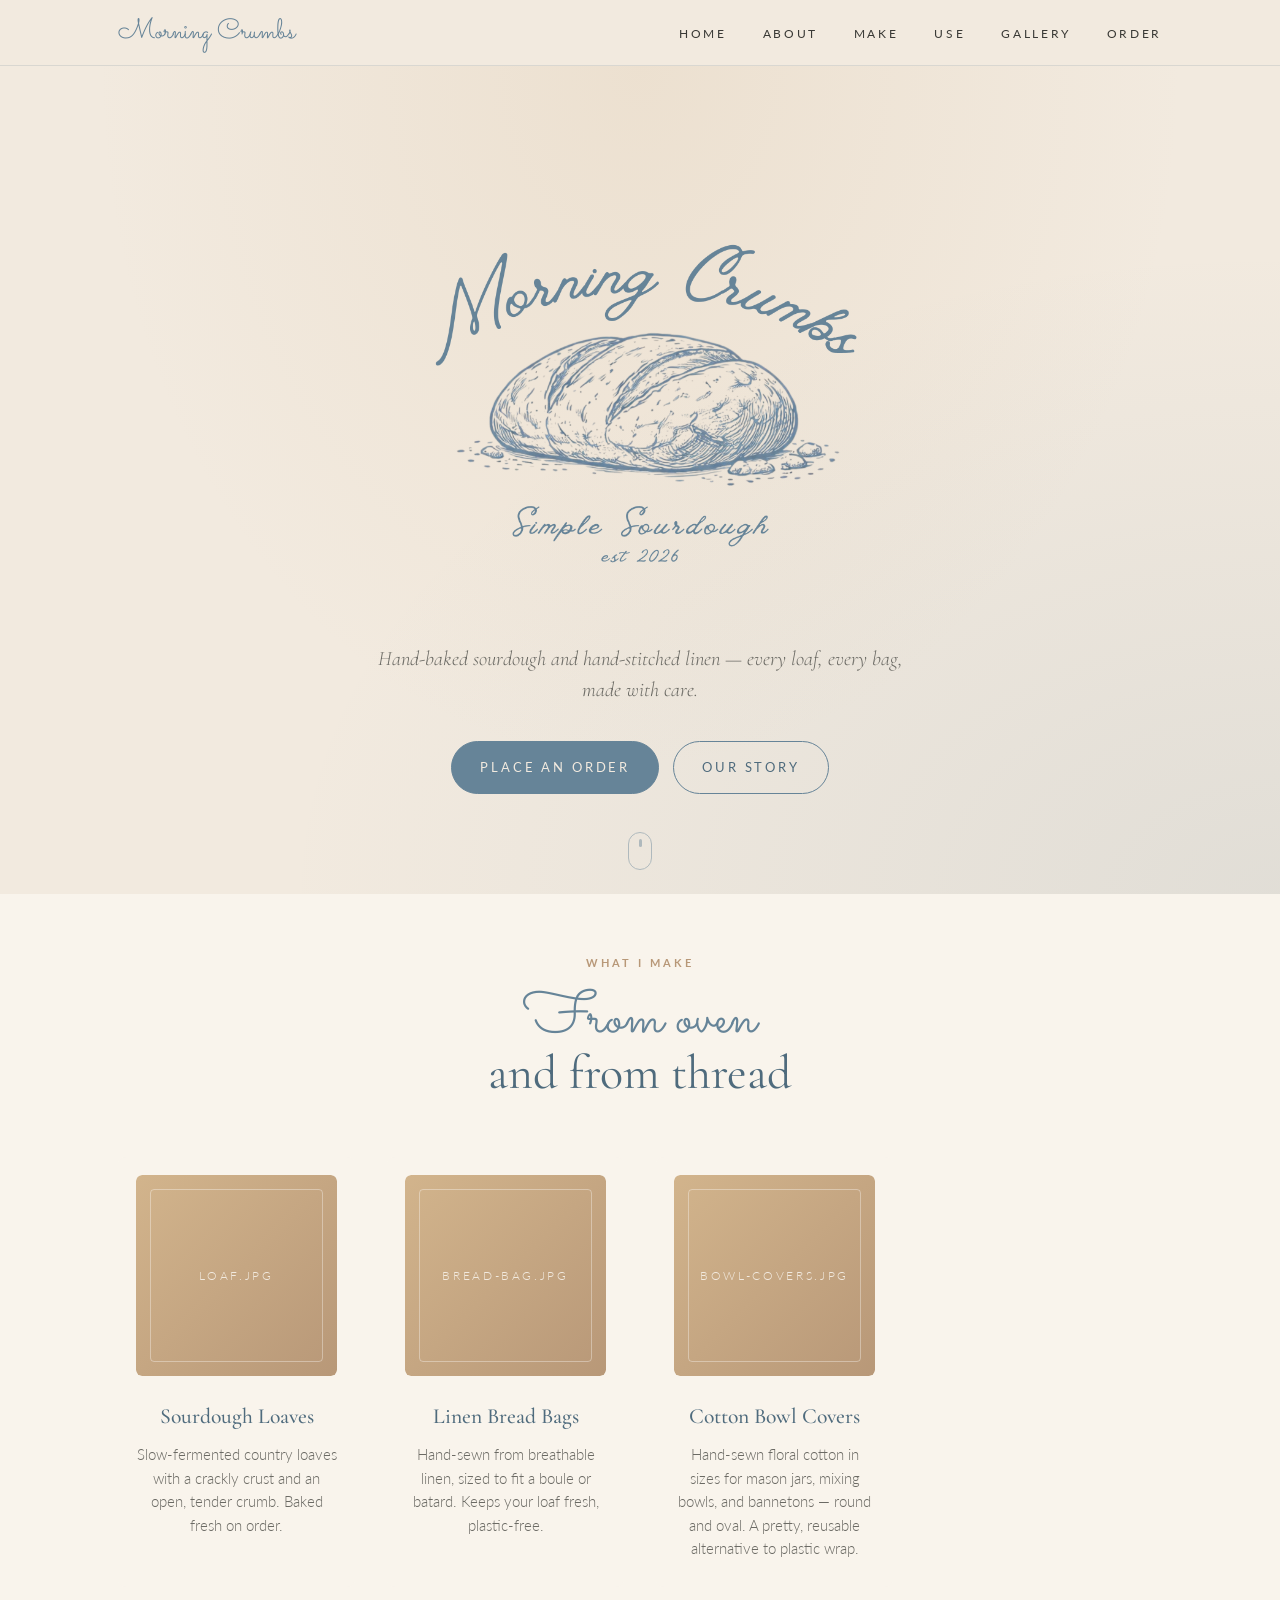
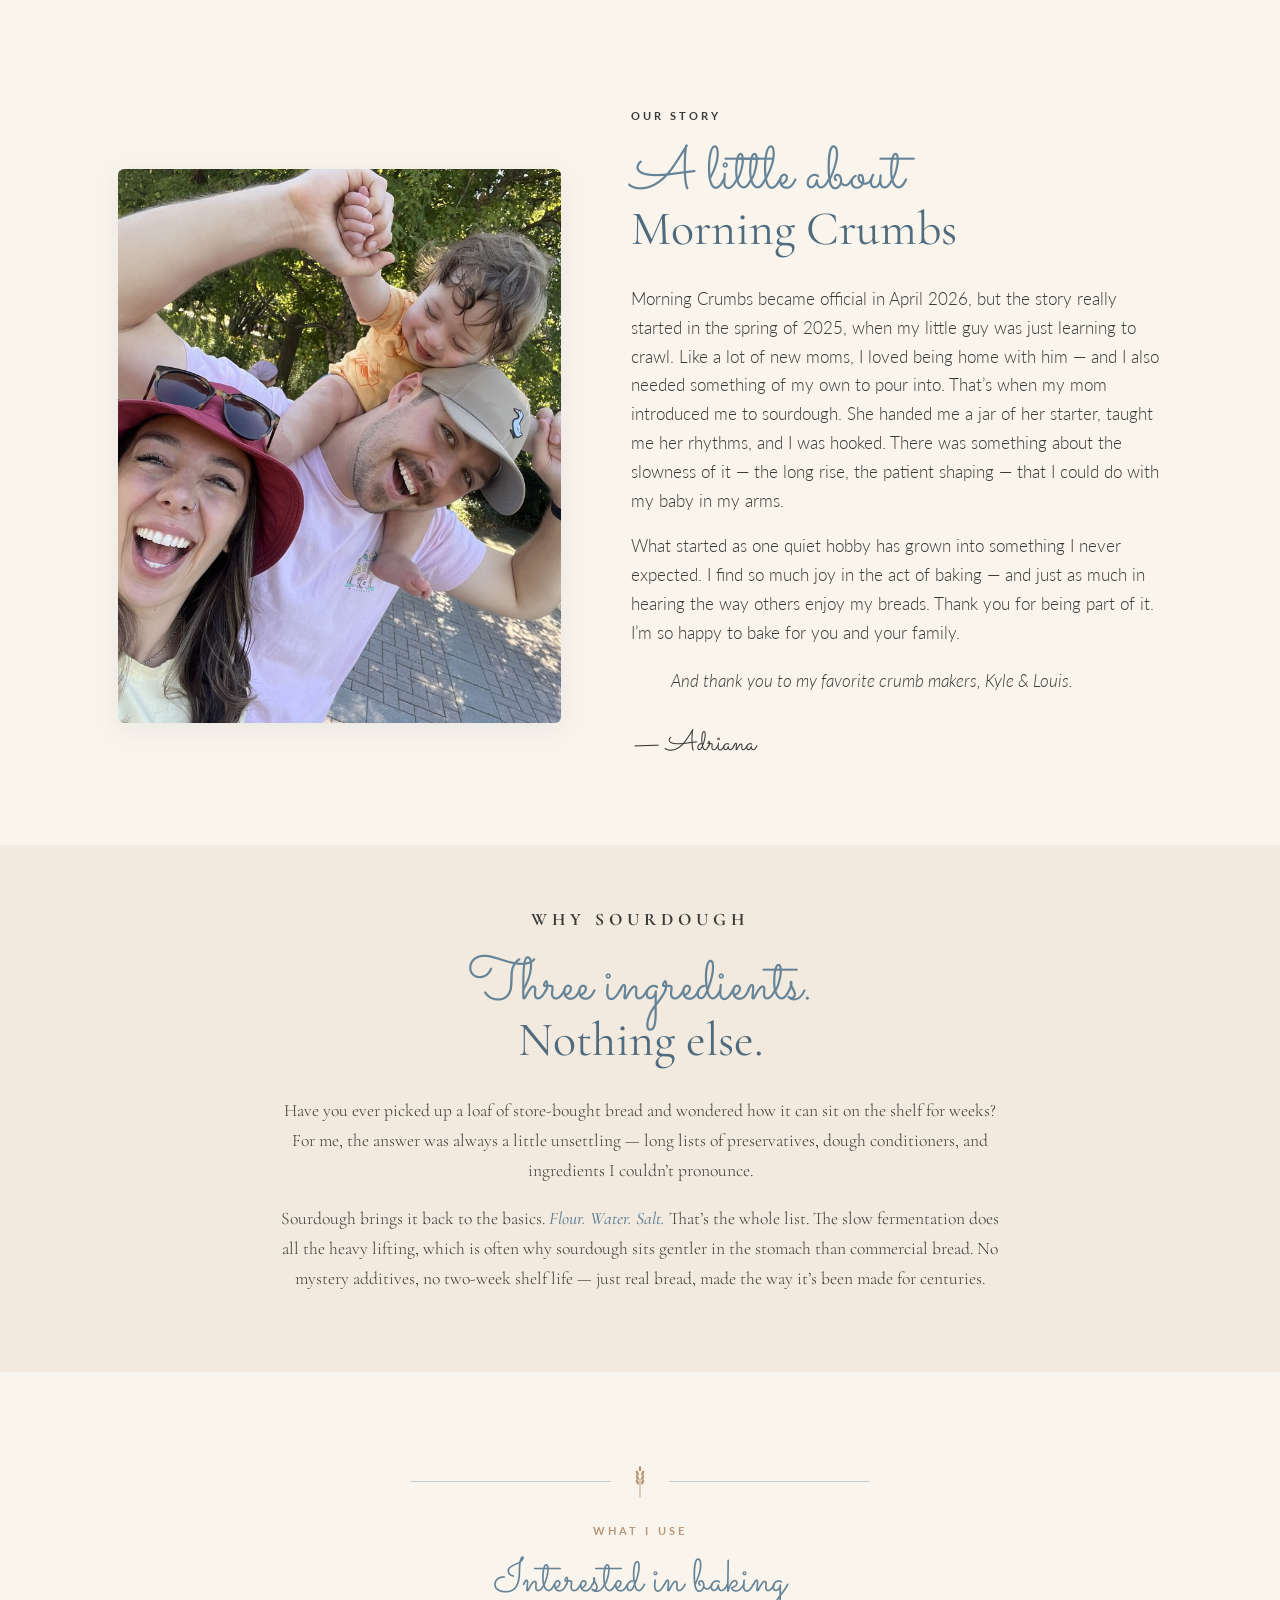
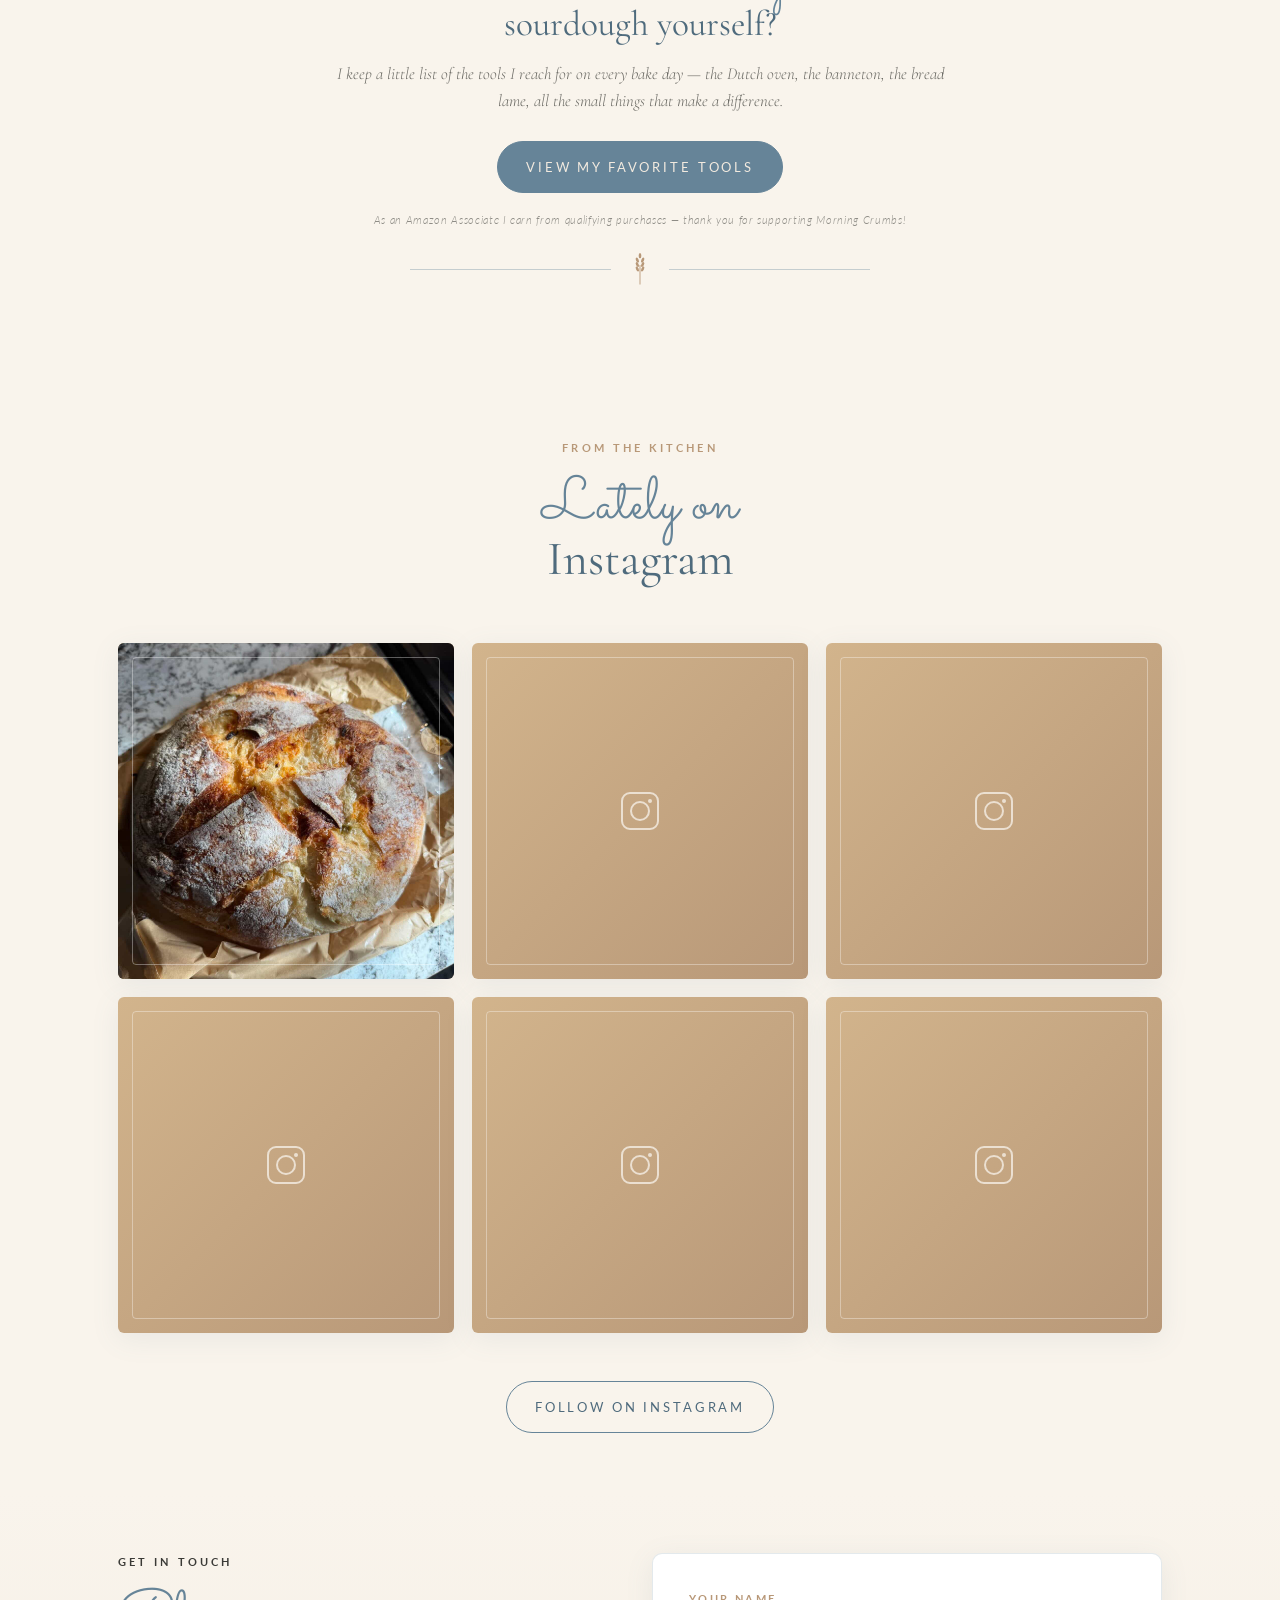
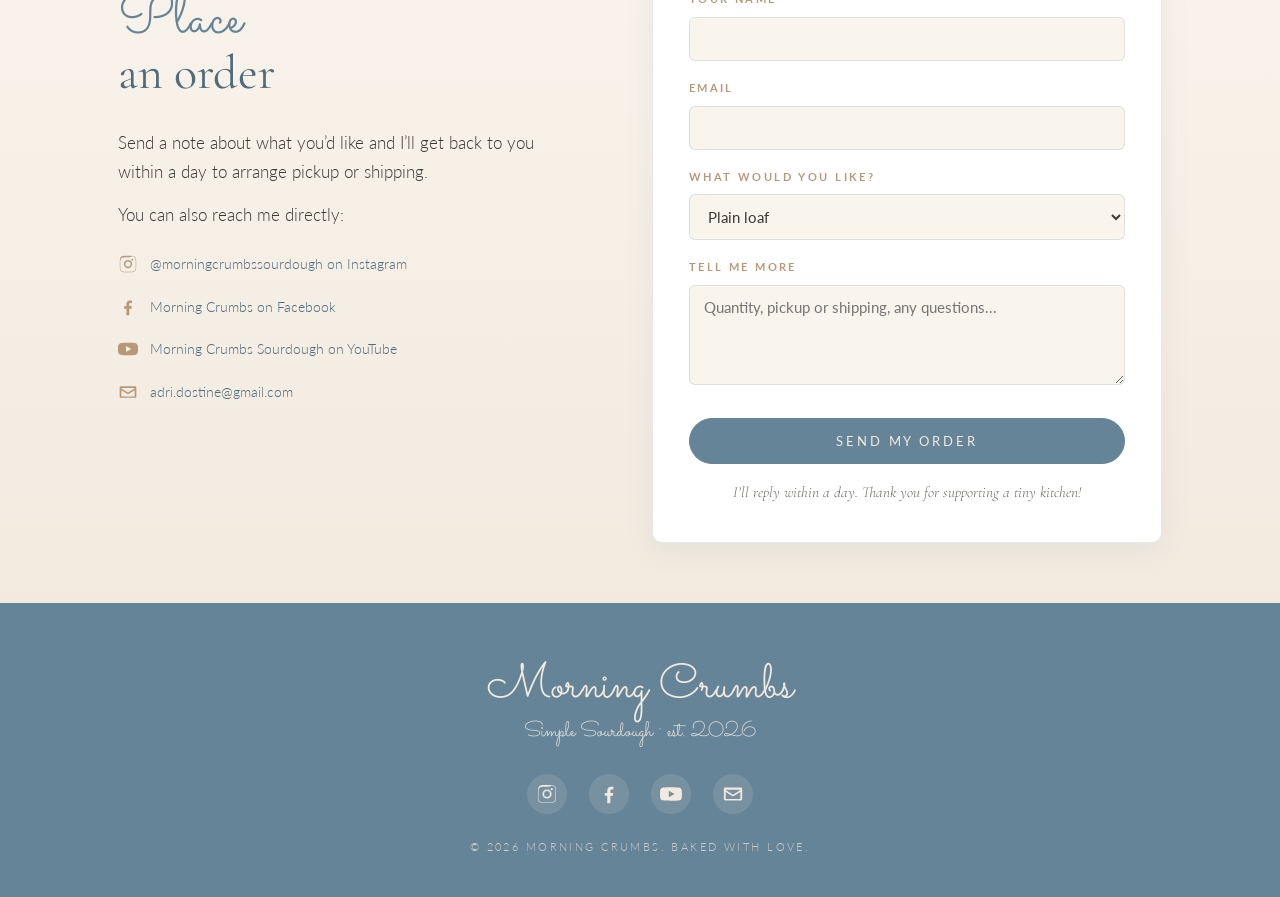
==== commit 8ea9e8b3: "Add files via upload" ====
--- a/index.html
+++ b/index.html
@@ -73,10 +73,9 @@
       <p class="eyebrow center">What I Make</p>
       <h2 class="section-title center"><span class="script">From oven</span><br/>and from thread</h2>
 
-      <div class="product-grid product-grid-2">
+      <div class="product-grid product-grid-3">
         <article class="product-card">
           <div class="product-photo">
-            <!-- Drop your photo into assets/loaf.jpg to replace this placeholder -->
             <img src="assets/loaf.jpg" alt="Sourdough loaf" onerror="this.style.display='none'; this.nextElementSibling.style.display='flex';" />
             <div class="photo-placeholder" style="display:none;">
               <span>loaf.jpg</span>
@@ -88,7 +87,6 @@
 
         <article class="product-card">
           <div class="product-photo">
-            <!-- Drop your photo into assets/bread-bag.jpg to replace this placeholder -->
             <img src="assets/bread-bag.jpg" alt="Linen bread bag" onerror="this.style.display='none'; this.nextElementSibling.style.display='flex';" />
             <div class="photo-placeholder" style="display:none;">
               <span>bread-bag.jpg</span>
@@ -96,6 +94,17 @@
           </div>
           <h3>Linen Bread Bags</h3>
           <p>Hand-sewn from breathable linen, sized to fit a boule or batard. Keeps your loaf fresh, plastic-free.</p>
+        </article>
+
+        <article class="product-card">
+          <div class="product-photo">
+            <img src="assets/bowl-covers.jpg" alt="Cotton bowl covers" onerror="this.style.display='none'; this.nextElementSibling.style.display='flex';" />
+            <div class="photo-placeholder" style="display:none;">
+              <span>bowl-covers.jpg</span>
+            </div>
+          </div>
+          <h3>Cotton Bowl Covers</h3>
+          <p>Hand-sewn floral cotton in sizes for mason jars, mixing bowls, and bannetons &mdash; round and oval. A pretty, reusable alternative to plastic wrap.</p>
         </article>
       </div>
     </div>
--- a/styles.css
+++ b/styles.css
@@ -269,7 +269,7 @@
 }
 
 /* ---------- sections shared ---------- */
-section { padding: 110px 0; }
+section { padding: 60px 0; }
 @media (max-width: 720px) { section { padding: 80px 0; } }
 
 /* ---------- about ---------- */
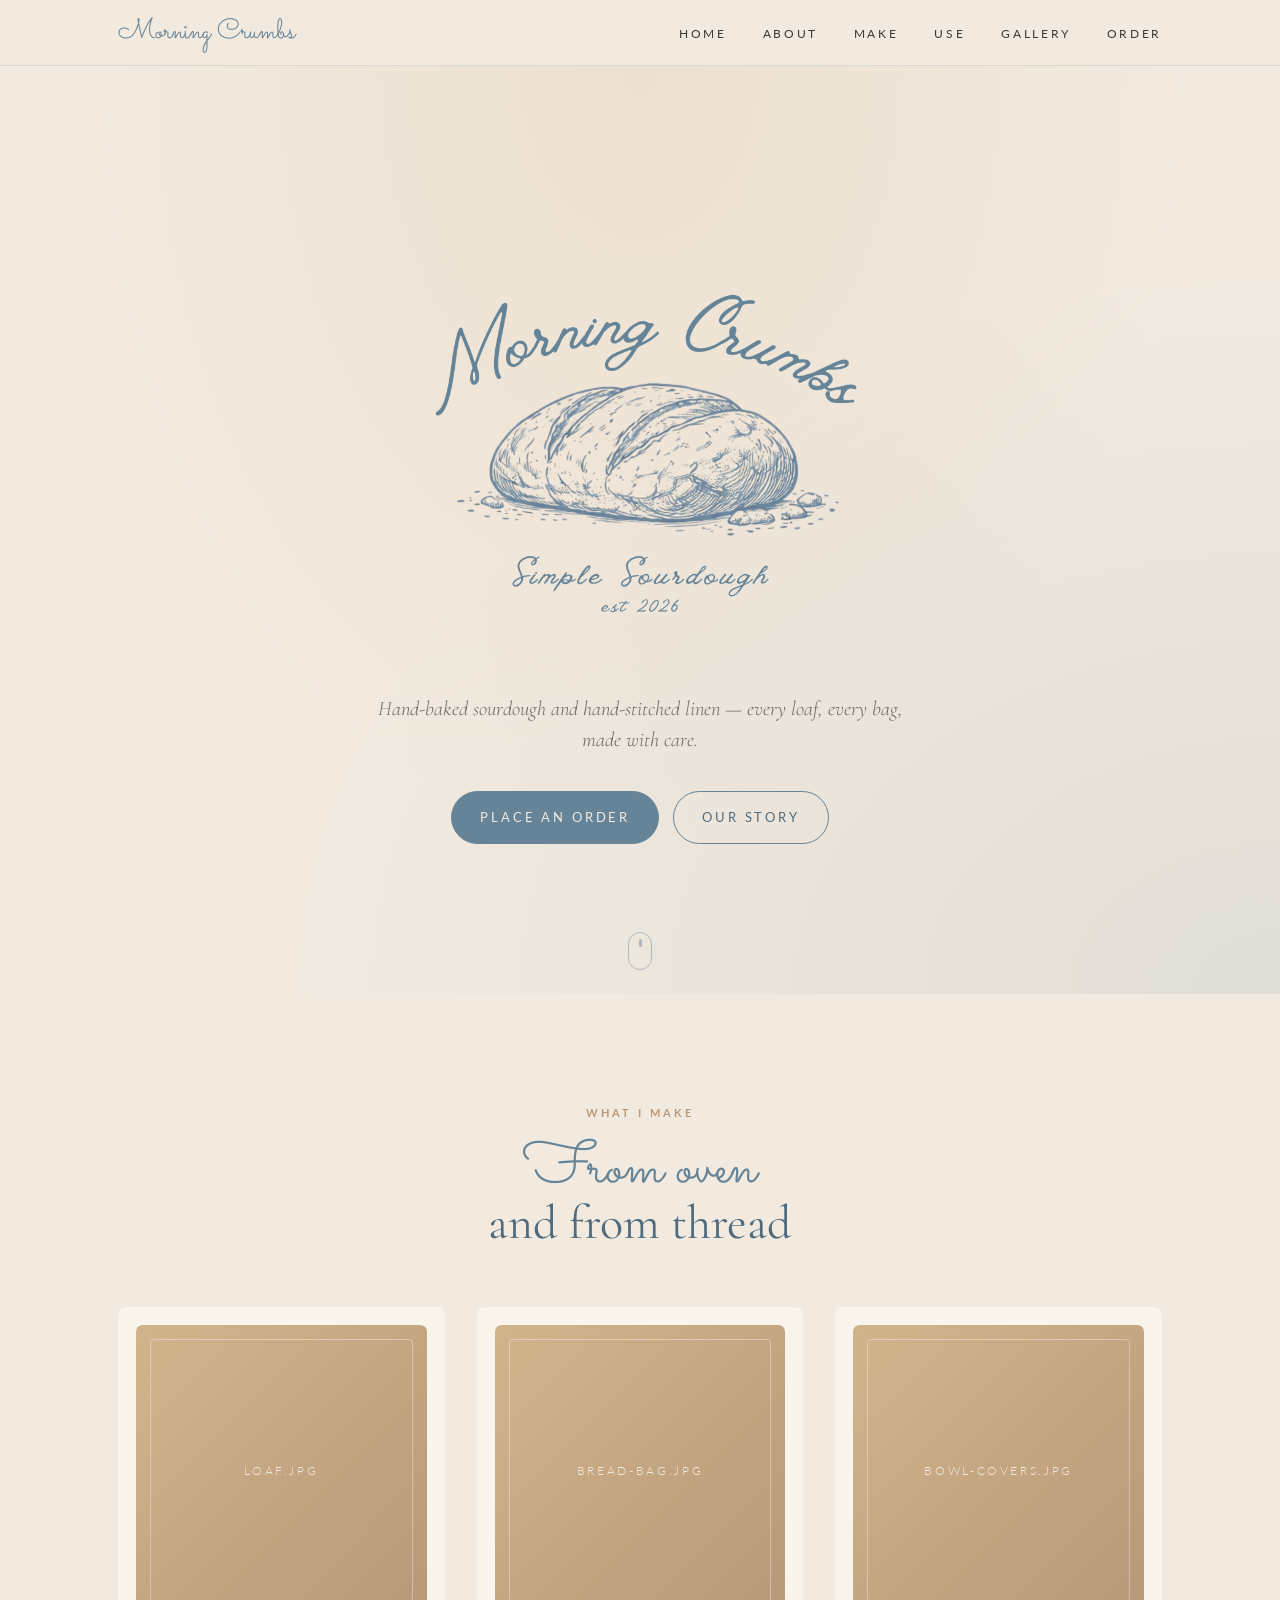
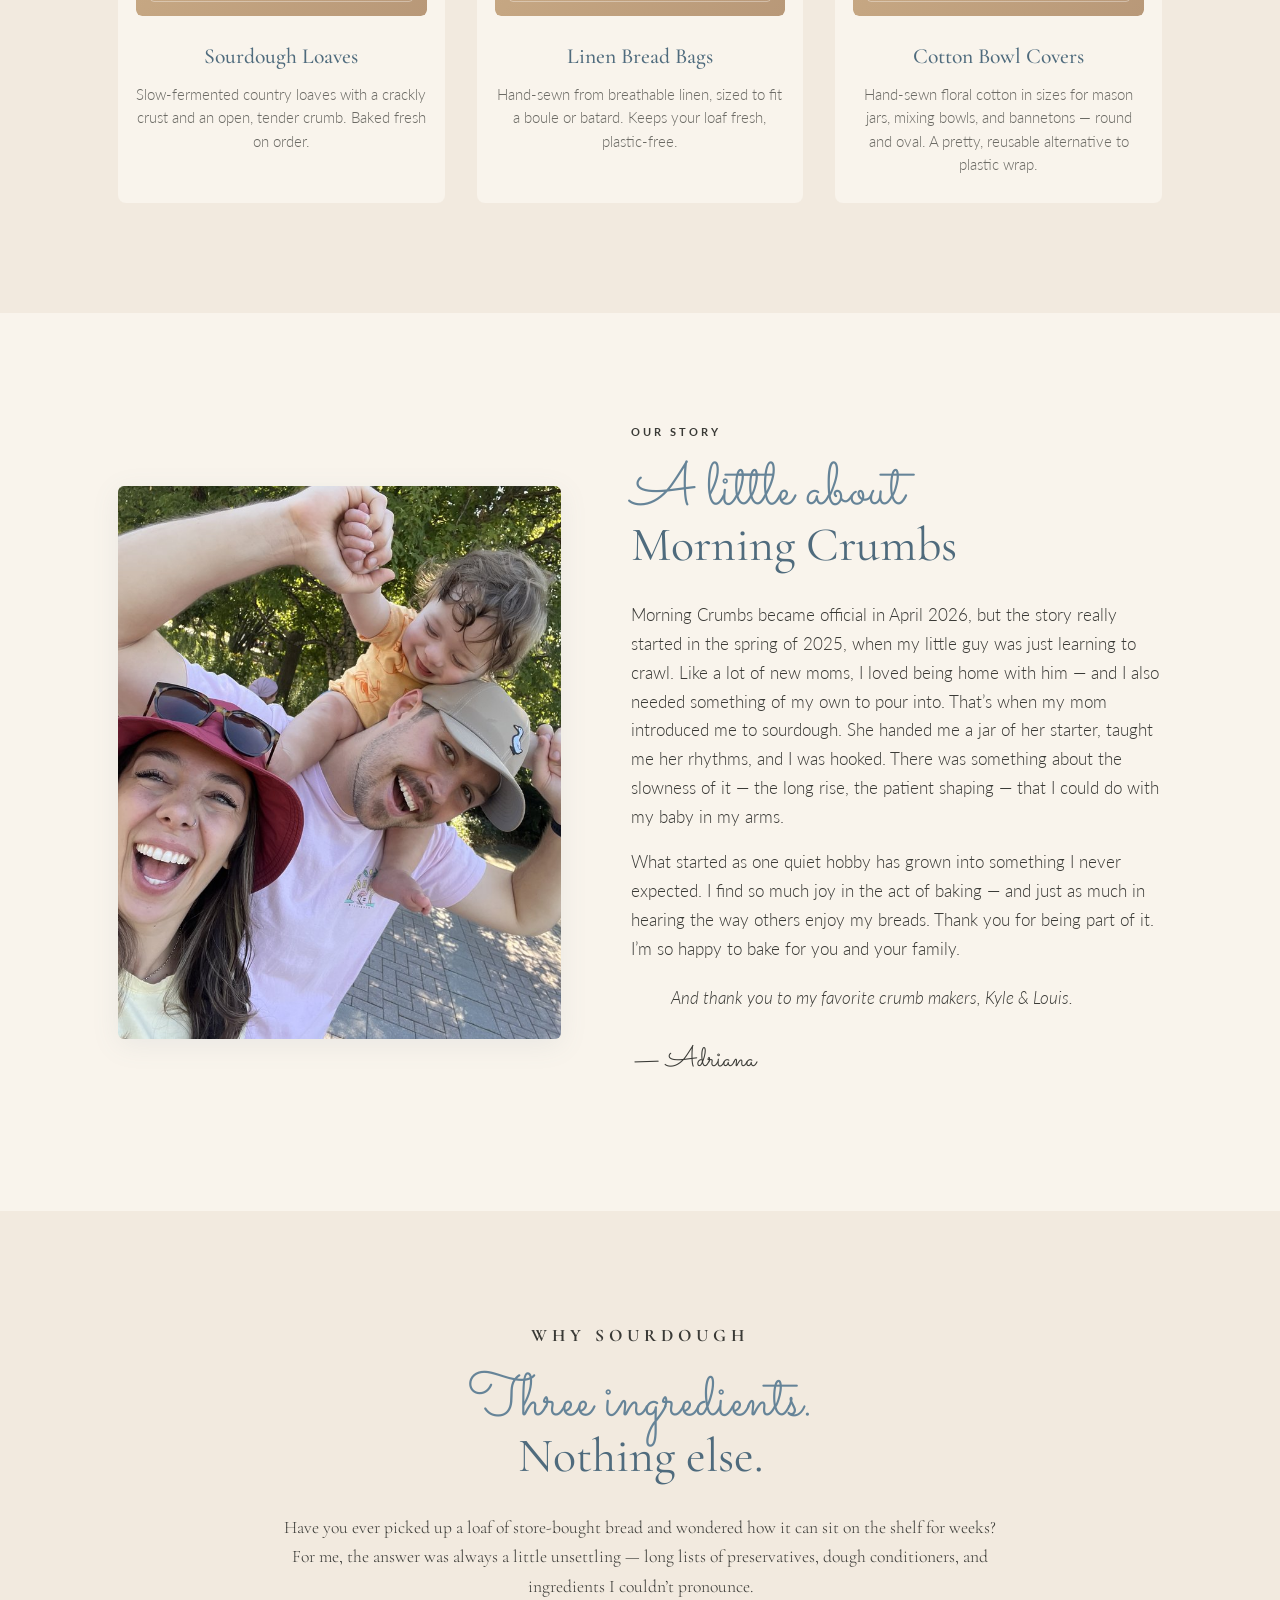
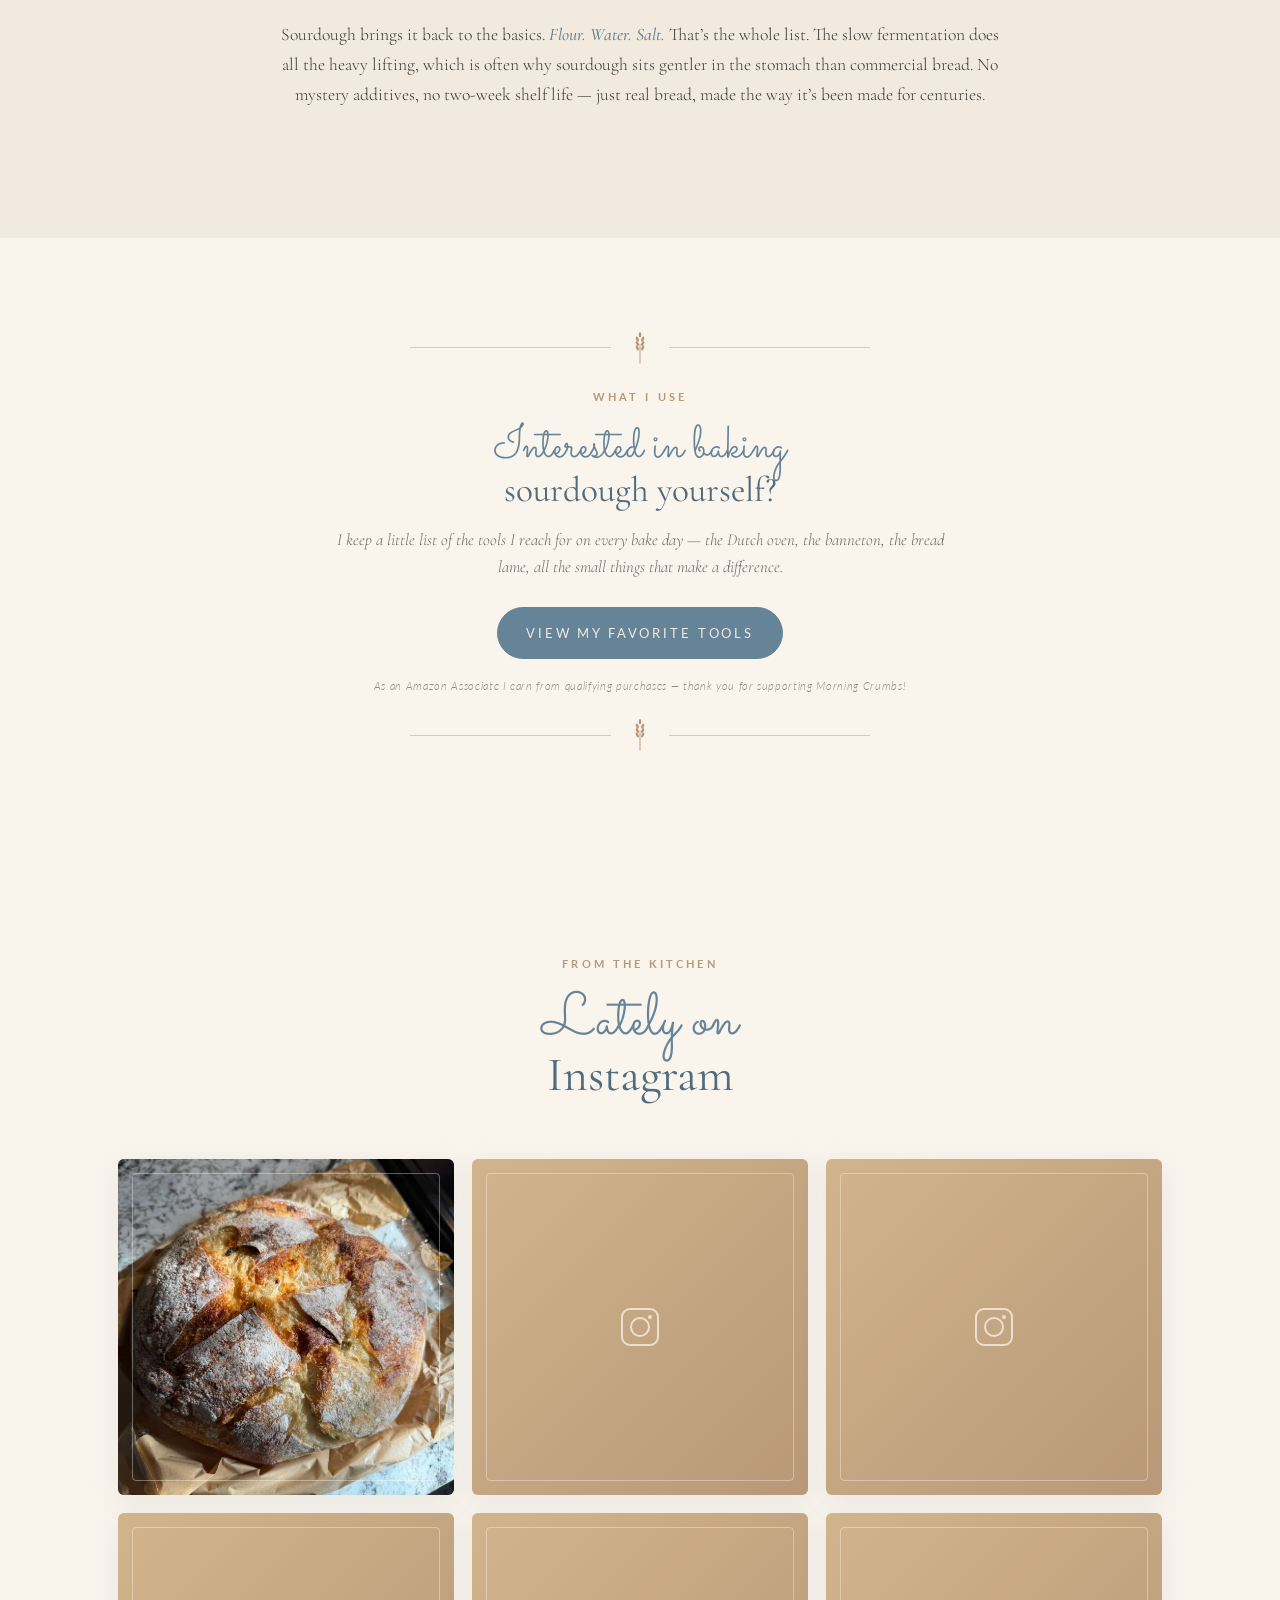
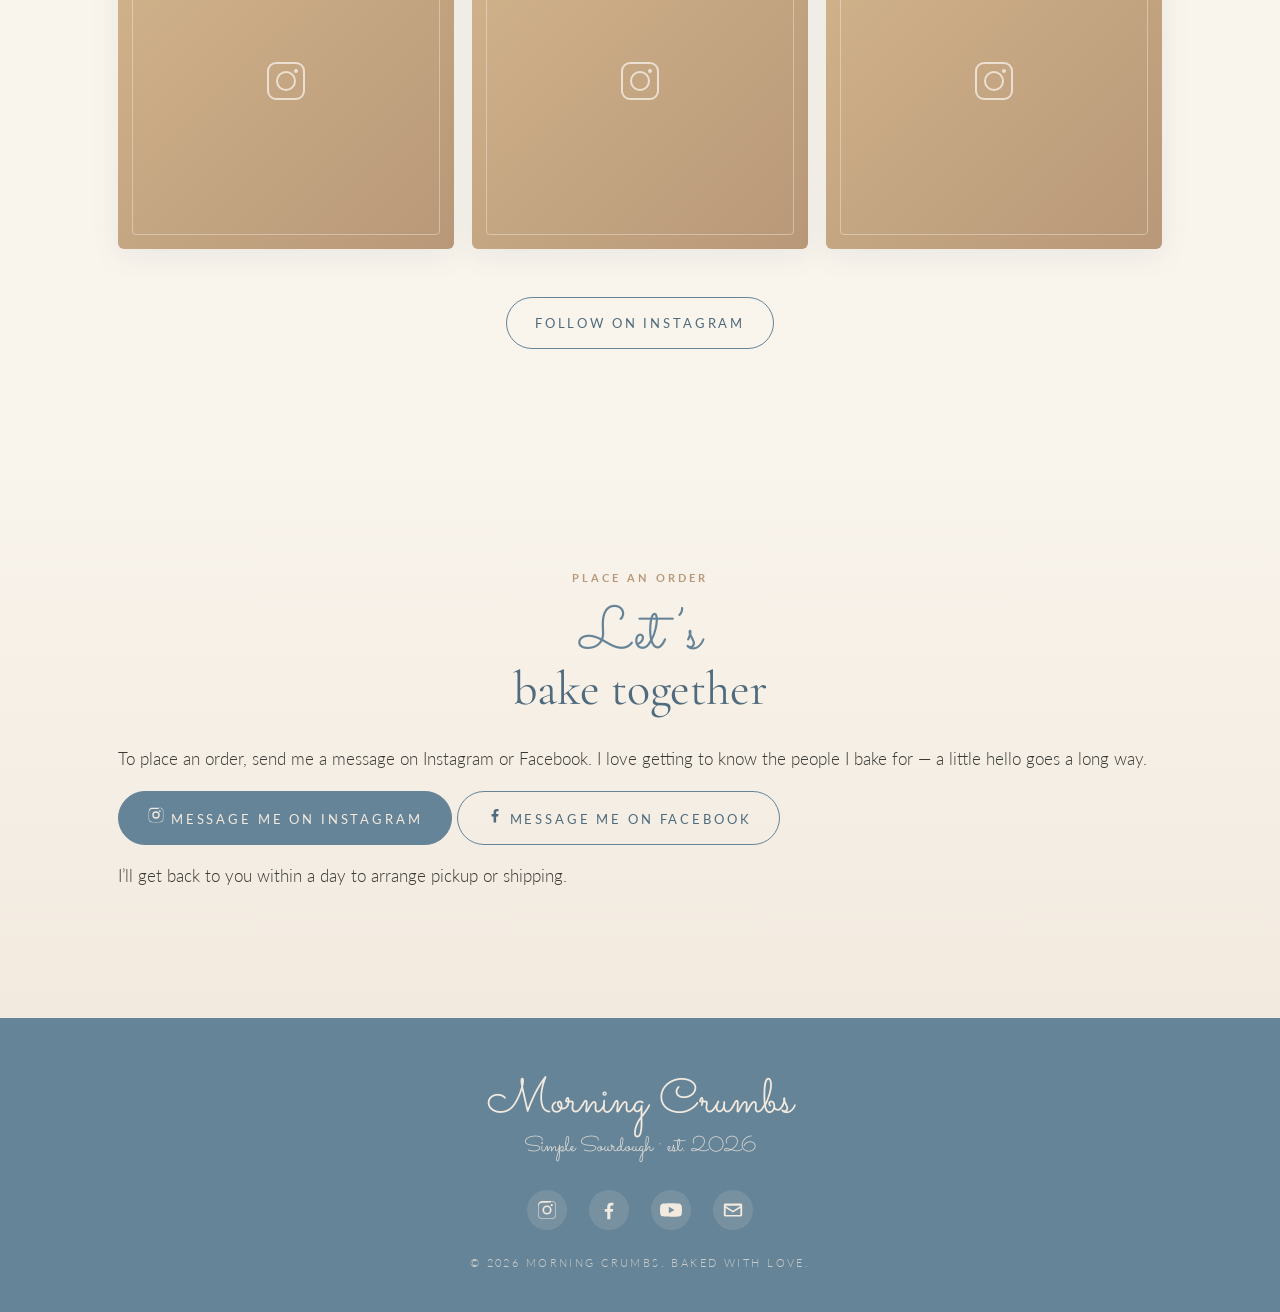
==== commit 4b194e04: "Add files via upload" ====
--- a/index.html
+++ b/index.html
@@ -236,67 +236,25 @@
 
   <!-- ============ CONTACT / ORDER ============ -->
   <section id="contact" class="contact">
-    <div class="container contact-grid">
-      <div class="contact-copy">
-        <p class="eyebrow">Get in Touch</p>
-        <h2 class="section-title"><span class="script">Place</span><br/>an order</h2>
-        <p>Send a note about what you&rsquo;d like and I&rsquo;ll get back to you within a day to arrange pickup or shipping.</p>
-        <p>You can also reach me directly:</p>
-        <ul class="contact-links">
-          <li>
-            <a href="https://instagram.com/morningcrumbssourdough" target="_blank" rel="noopener">
-              <svg viewBox="0 0 24 24" width="20" height="20" fill="currentColor" aria-hidden="true"><path d="M12 2.2c3.2 0 3.6 0 4.85.07 1.17.05 1.8.25 2.23.41.56.22.96.48 1.38.9.42.42.68.82.9 1.38.16.42.36 1.06.41 2.23.06 1.26.07 1.65.07 4.85s0 3.6-.07 4.85c-.05 1.17-.25 1.8-.41 2.23a3.7 3.7 0 0 1-.9 1.38c-.42.42-.82.68-1.38.9-.42.16-1.06.36-2.23.41-1.26.06-1.65.07-4.85.07s-3.6 0-4.85-.07c-1.17-.05-1.8-.25-2.23-.41a3.7 3.7 0 0 1-1.38-.9 3.7 3.7 0 0 1-.9-1.38c-.16-.42-.36-1.06-.41-2.23C2.21 15.6 2.2 15.2 2.2 12s0-3.6.07-4.85c.05-1.17.25-1.8.41-2.23.22-.56.48-.96.9-1.38.42-.42.82-.68 1.38-.9.42-.16 1.06-.36 2.23-.41C8.4 2.21 8.8 2.2 12 2.2zm0 1.8c-3.15 0-3.52 0-4.76.07-1.06.05-1.64.22-2.02.37-.5.2-.86.43-1.24.81a3.4 3.4 0 0 0-.81 1.24c-.15.38-.32.96-.37 2.02C2.74 8.48 2.73 8.85 2.73 12s0 3.52.07 4.76c.05 1.06.22 1.64.37 2.02.2.5.43.86.81 1.24.38.38.74.61 1.24.81.38.15.96.32 2.02.37 1.24.06 1.61.07 4.76.07s3.52 0 4.76-.07c1.06-.05 1.64-.22 2.02-.37.5-.2.86-.43 1.24-.81.38-.38.61-.74.81-1.24.15-.38.32-.96.37-2.02.06-1.24.07-1.61.07-4.76s0-3.52-.07-4.76c-.05-1.06-.22-1.64-.37-2.02a3.4 3.4 0 0 0-.81-1.24 3.4 3.4 0 0 0-1.24-.81c-.38-.15-.96-.32-2.02-.37C15.52 4.01 15.15 4 12 4zm0 3.05a4.95 4.95 0 1 1 0 9.9 4.95 4.95 0 0 1 0-9.9zm0 1.8a3.15 3.15 0 1 0 0 6.3 3.15 3.15 0 0 0 0-6.3zm5.16-.94a1.16 1.16 0 1 1 0-2.32 1.16 1.16 0 0 1 0 2.32z"/></svg>
-              <span>@morningcrumbssourdough on Instagram</span>
-            </a>
-          </li>
-          <li>
-            <a href="https://facebook.com/morningcrumbssourdough" target="_blank" rel="noopener">
-              <svg viewBox="0 0 24 24" width="20" height="20" fill="currentColor" aria-hidden="true"><path d="M13.5 22v-8h2.7l.4-3.2h-3.1V8.7c0-.9.3-1.6 1.6-1.6h1.7V4.2c-.3 0-1.3-.1-2.5-.1-2.5 0-4.2 1.5-4.2 4.3v2.4H7.4V14h2.7v8h3.4z"/></svg>
-              <span>Morning Crumbs on Facebook</span>
-            </a>
-          </li>
-          <li>
-            <a href="https://www.youtube.com/channel/UCYYG9wvLgnEPWHG2cL1YgfA" target="_blank" rel="noopener">
-              <svg viewBox="0 0 24 24" width="20" height="20" fill="currentColor" aria-hidden="true"><path d="M23.5 7.2a3 3 0 0 0-2.1-2.1C19.5 4.5 12 4.5 12 4.5s-7.5 0-9.4.6a3 3 0 0 0-2.1 2.1C0 9.1 0 12 0 12s0 2.9.5 4.8a3 3 0 0 0 2.1 2.1c1.9.6 9.4.6 9.4.6s7.5 0 9.4-.6a3 3 0 0 0 2.1-2.1c.5-1.9.5-4.8.5-4.8s0-2.9-.5-4.8zM9.6 15.6V8.4l6.3 3.6-6.3 3.6z"/></svg>
-              <span>Morning Crumbs Sourdough on YouTube</span>
-            </a>
-          </li>
-          <li>
-            <a href="mailto:adri.dostine@gmail.com">
-              <svg viewBox="0 0 24 24" width="20" height="20" fill="currentColor" aria-hidden="true"><path d="M2 6.5C2 5.7 2.7 5 3.5 5h17c.8 0 1.5.7 1.5 1.5v11c0 .8-.7 1.5-1.5 1.5h-17C2.7 19 2 18.3 2 17.5v-11zm2 .8v.4l8 5 8-5v-.4H4zm16 2.5-7.5 4.7c-.3.2-.7.2-1 0L4 9.8v7.7h16V9.8z"/></svg>
-              <span>adri.dostine@gmail.com</span>
-            </a>
-          </li>
-        </ul>
-      </div>
-
-      <form class="contact-form" action="https://formspree.io/f/YOUR_FORM_ID" method="POST">
-        <label>
-          <span>Your name</span>
-          <input type="text" name="name" required />
-        </label>
-        <label>
-          <span>Email</span>
-          <input type="email" name="email" required />
-        </label>
-        <label>
-          <span>What would you like?</span>
-          <select name="interest">
-            <option value="plain">Plain loaf</option>
-            <option value="cinnamon-sugar">Cinnamon Sugar loaf</option>
-            <option value="jalapeno-cheddar">Jalape&ntilde;o Cheddar loaf</option>
-            <option value="bag">Linen bread bag</option>
-            <option value="bowl-cover">Cotton bowl covers</option>
-            <option value="other">Something else</option>
-          </select>
-        </label>
-        <label>
-          <span>Tell me more</span>
-          <textarea name="message" rows="4" placeholder="Quantity, pickup or shipping, any questions..." required></textarea>
-        </label>
-        <button type="submit" class="btn btn-primary">Send my order</button>
-        <p class="form-note">I&rsquo;ll reply within a day. Thank you for supporting a tiny kitchen!</p>
-      </form>
+    <div class="container">
+      <div class="order-cta">
+        <p class="eyebrow center">Place an Order</p>
+        <h2 class="section-title center"><span class="script">Let&rsquo;s</span><br/>bake together</h2>
+        <p class="order-cta-text">To place an order, send me a message on Instagram or Facebook. I love getting to know the people I bake for &mdash; a little hello goes a long way.</p>
+
+        <div class="order-buttons">
+          <a href="https://instagram.com/morningcrumbssourdough" target="_blank" rel="noopener" class="btn btn-primary order-btn">
+            <svg viewBox="0 0 24 24" width="18" height="18" fill="currentColor" aria-hidden="true"><path d="M12 2.2c3.2 0 3.6 0 4.85.07 1.17.05 1.8.25 2.23.41.56.22.96.48 1.38.9.42.42.68.82.9 1.38.16.42.36 1.06.41 2.23.06 1.26.07 1.65.07 4.85s0 3.6-.07 4.85c-.05 1.17-.25 1.8-.41 2.23a3.7 3.7 0 0 1-.9 1.38c-.42.42-.82.68-1.38.9-.42.16-1.06.36-2.23.41-1.26.06-1.65.07-4.85.07s-3.6 0-4.85-.07c-1.17-.05-1.8-.25-2.23-.41a3.7 3.7 0 0 1-1.38-.9 3.7 3.7 0 0 1-.9-1.38c-.16-.42-.36-1.06-.41-2.23C2.21 15.6 2.2 15.2 2.2 12s0-3.6.07-4.85c.05-1.17.25-1.8.41-2.23.22-.56.48-.96.9-1.38.42-.42.82-.68 1.38-.9.42-.16 1.06-.36 2.23-.41C8.4 2.21 8.8 2.2 12 2.2zm0 1.8c-3.15 0-3.52 0-4.76.07-1.06.05-1.64.22-2.02.37-.5.2-.86.43-1.24.81a3.4 3.4 0 0 0-.81 1.24c-.15.38-.32.96-.37 2.02C2.74 8.48 2.73 8.85 2.73 12s0 3.52.07 4.76c.05 1.06.22 1.64.37 2.02.2.5.43.86.81 1.24.38.38.74.61 1.24.81.38.15.96.32 2.02.37 1.24.06 1.61.07 4.76.07s3.52 0 4.76-.07c1.06-.05 1.64-.22 2.02-.37.5-.2.86-.43 1.24-.81.38-.38.61-.74.81-1.24.15-.38.32-.96.37-2.02.06-1.24.07-1.61.07-4.76s0-3.52-.07-4.76c-.05-1.06-.22-1.64-.37-2.02a3.4 3.4 0 0 0-.81-1.24 3.4 3.4 0 0 0-1.24-.81c-.38-.15-.96-.32-2.02-.37C15.52 4.01 15.15 4 12 4zm0 3.05a4.95 4.95 0 1 1 0 9.9 4.95 4.95 0 0 1 0-9.9zm0 1.8a3.15 3.15 0 1 0 0 6.3 3.15 3.15 0 0 0 0-6.3zm5.16-.94a1.16 1.16 0 1 1 0-2.32 1.16 1.16 0 0 1 0 2.32z"/></svg>
+            <span>Message me on Instagram</span>
+          </a>
+          <a href="https://facebook.com/morningcrumbssourdough" target="_blank" rel="noopener" class="btn btn-ghost order-btn">
+            <svg viewBox="0 0 24 24" width="18" height="18" fill="currentColor" aria-hidden="true"><path d="M13.5 22v-8h2.7l.4-3.2h-3.1V8.7c0-.9.3-1.6 1.6-1.6h1.7V4.2c-.3 0-1.3-.1-2.5-.1-2.5 0-4.2 1.5-4.2 4.3v2.4H7.4V14h2.7v8h3.4z"/></svg>
+            <span>Message me on Facebook</span>
+          </a>
+        </div>
+
+        <p class="order-cta-note">I&rsquo;ll get back to you within a day to arrange pickup or shipping.</p>
+      </div>
     </div>
   </section>
 
--- a/styles.css
+++ b/styles.css
@@ -269,7 +269,7 @@
 }
 
 /* ---------- sections shared ---------- */
-section { padding: 60px 0; }
+section { padding: 110px 0; }
 @media (max-width: 720px) { section { padding: 80px 0; } }
 
 /* ---------- about ---------- */
@@ -582,7 +582,7 @@
 }
 
 /* ---------- products ---------- */
-.products { background: var(--cream-soft); }
+.products { background: var(--cream); }
 .product-grid {
   margin-top: 56px;
   display: grid;
@@ -594,6 +594,9 @@
   max-width: 760px;
   margin-left: auto;
   margin-right: auto;
+}
+.product-grid-3 {
+  grid-template-columns: repeat(3, 1fr);
 }
 .product-card {
   background: var(--cream-soft);
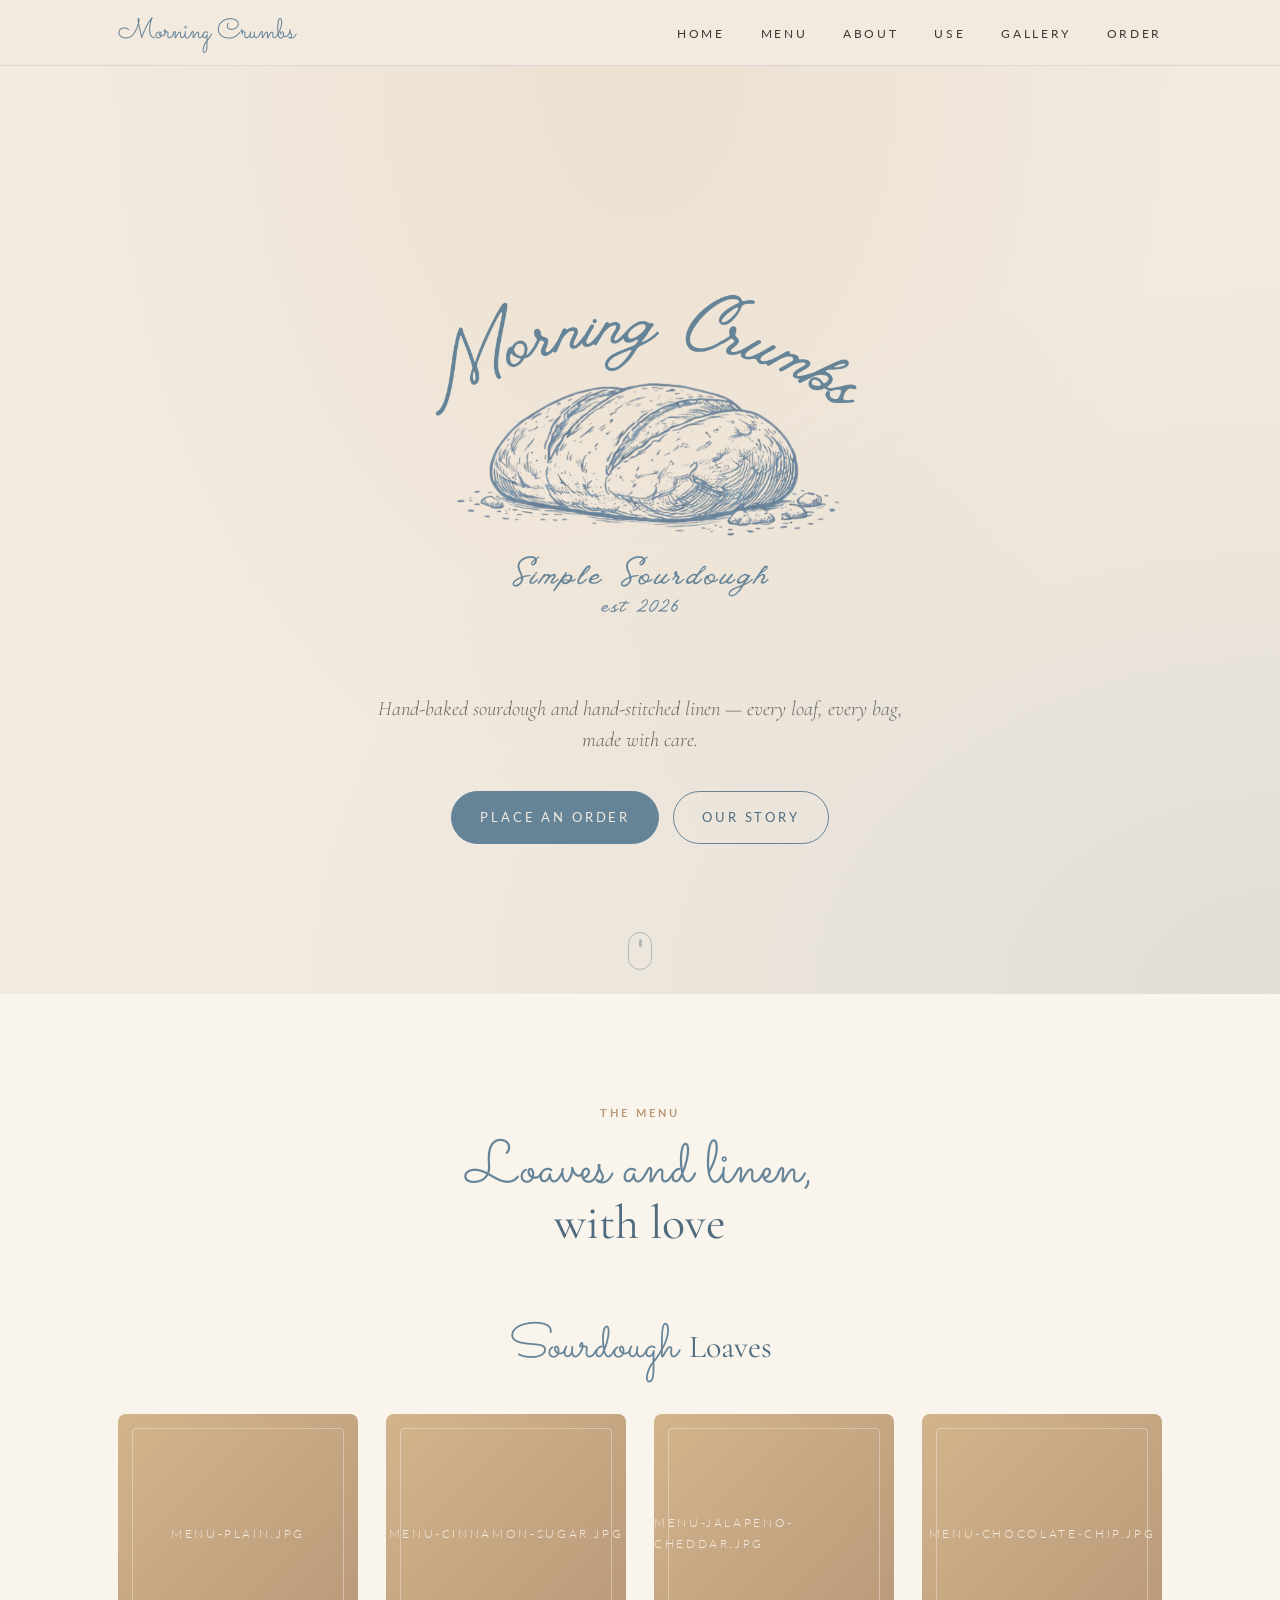
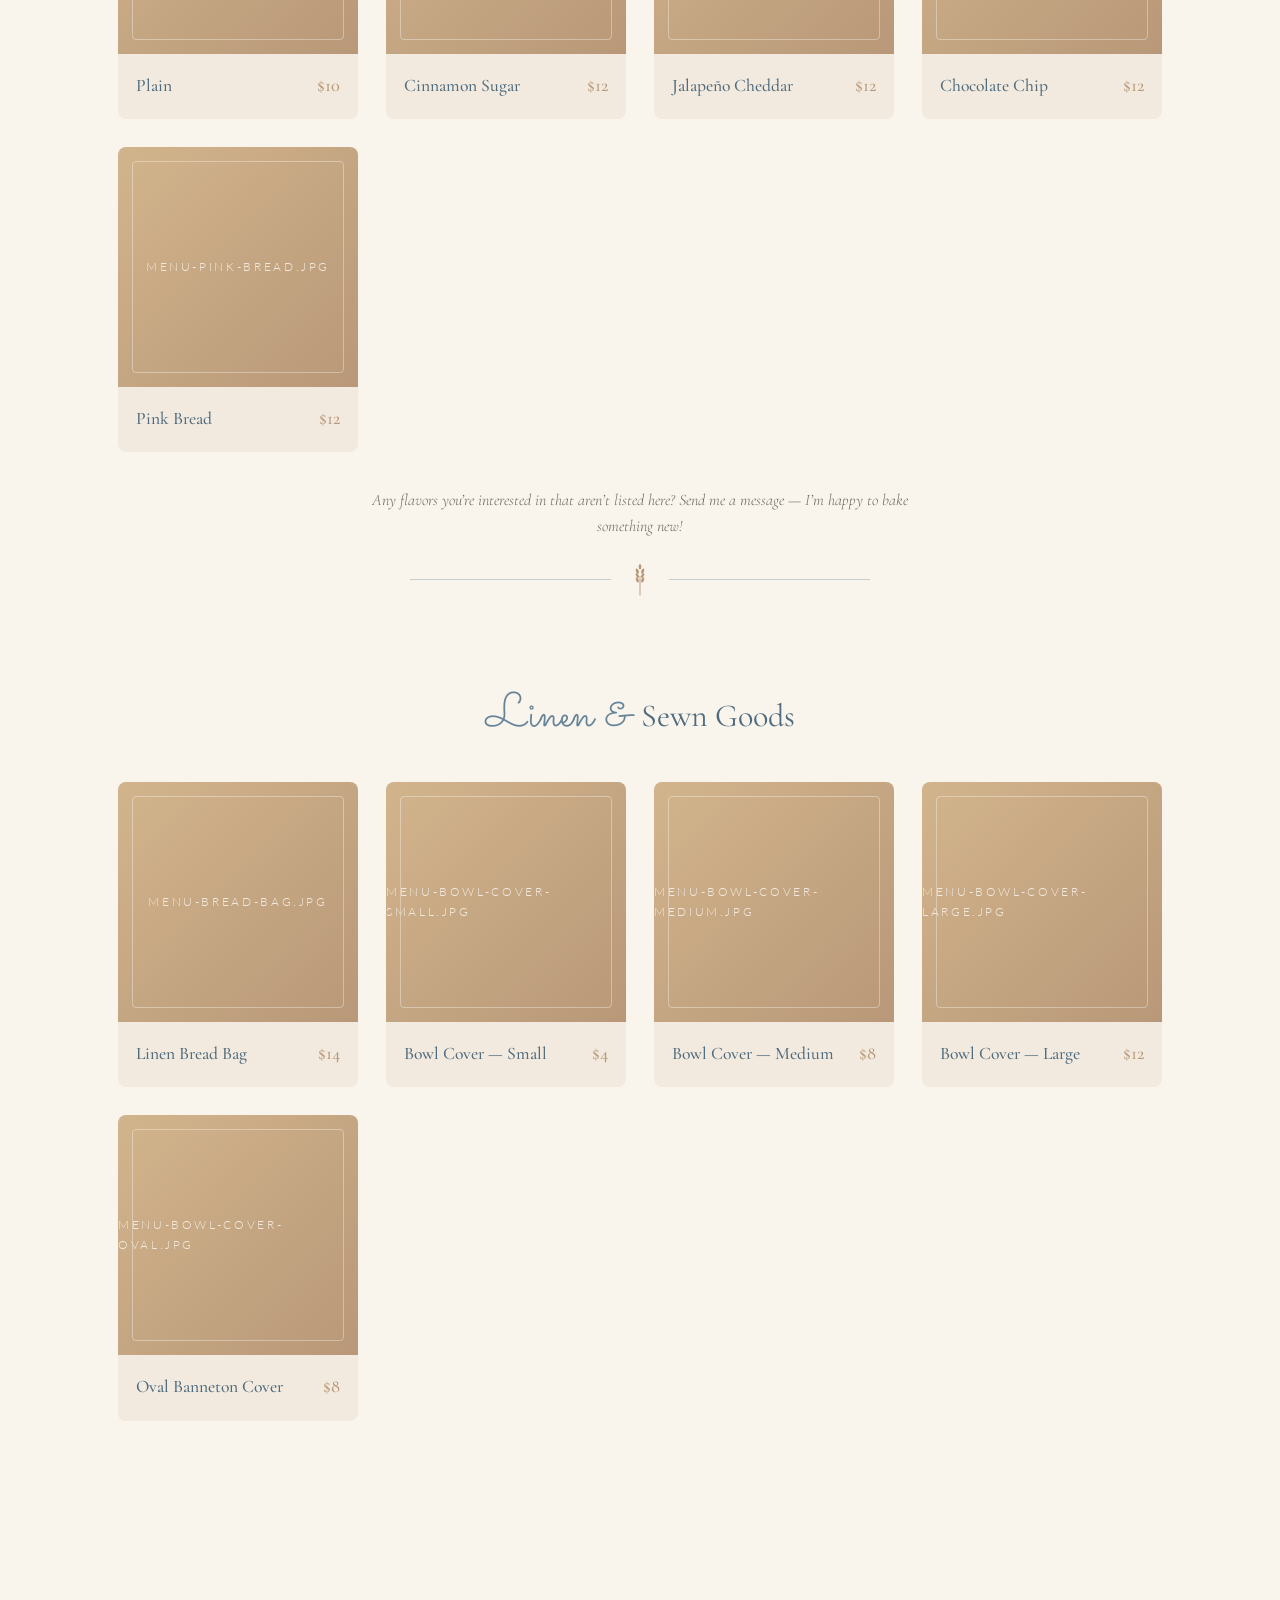
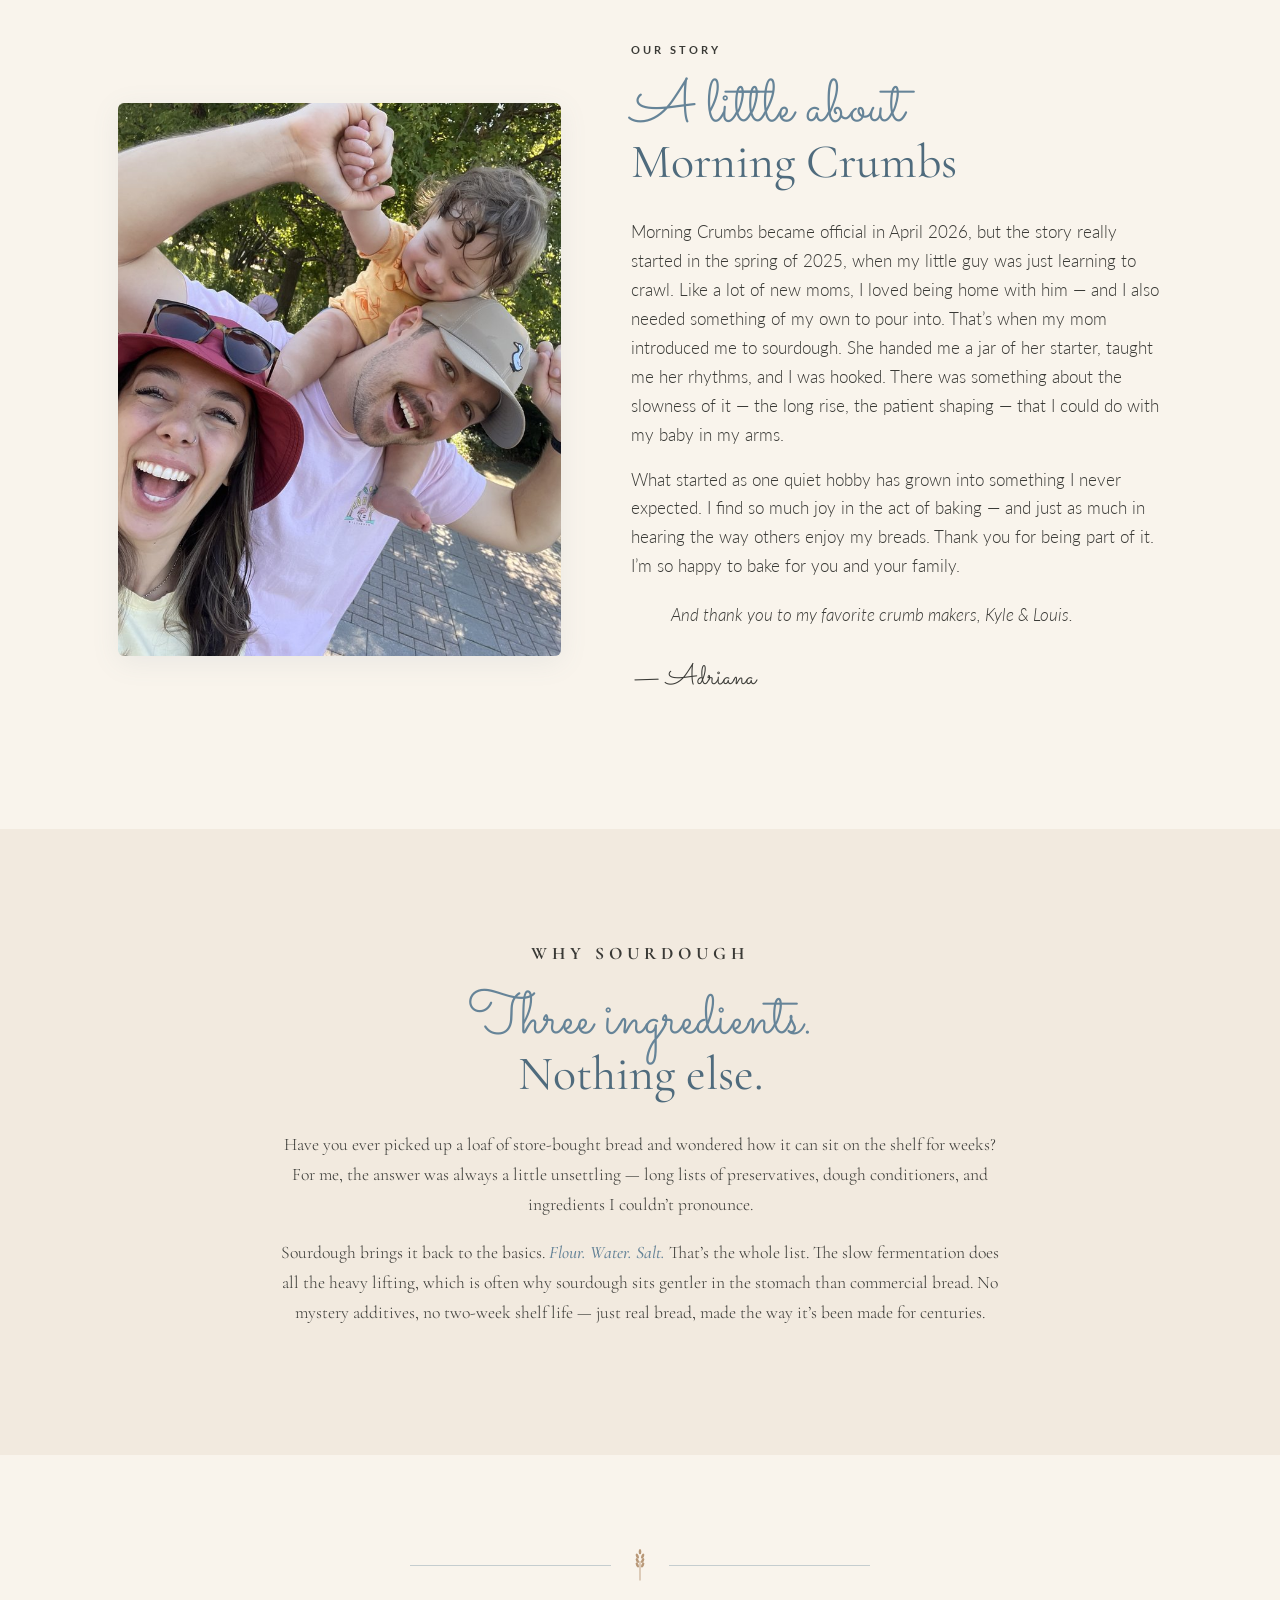
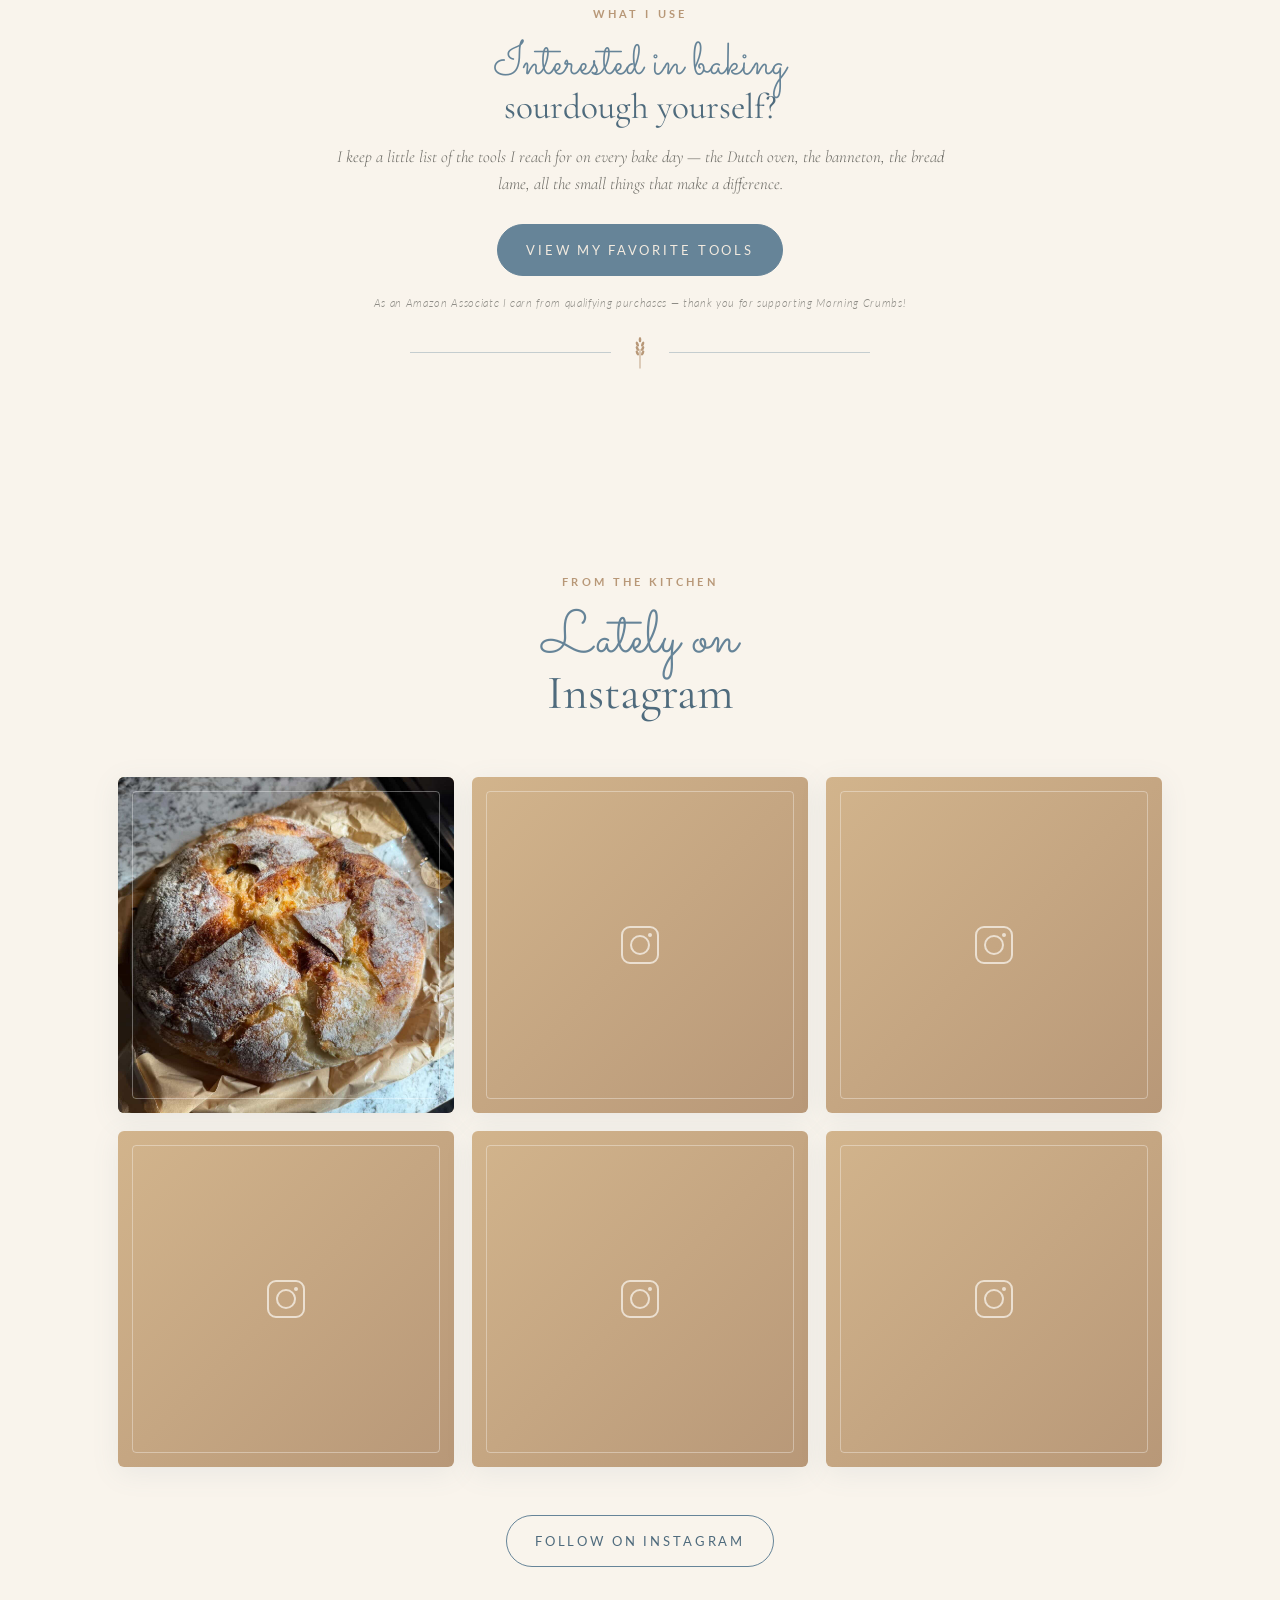
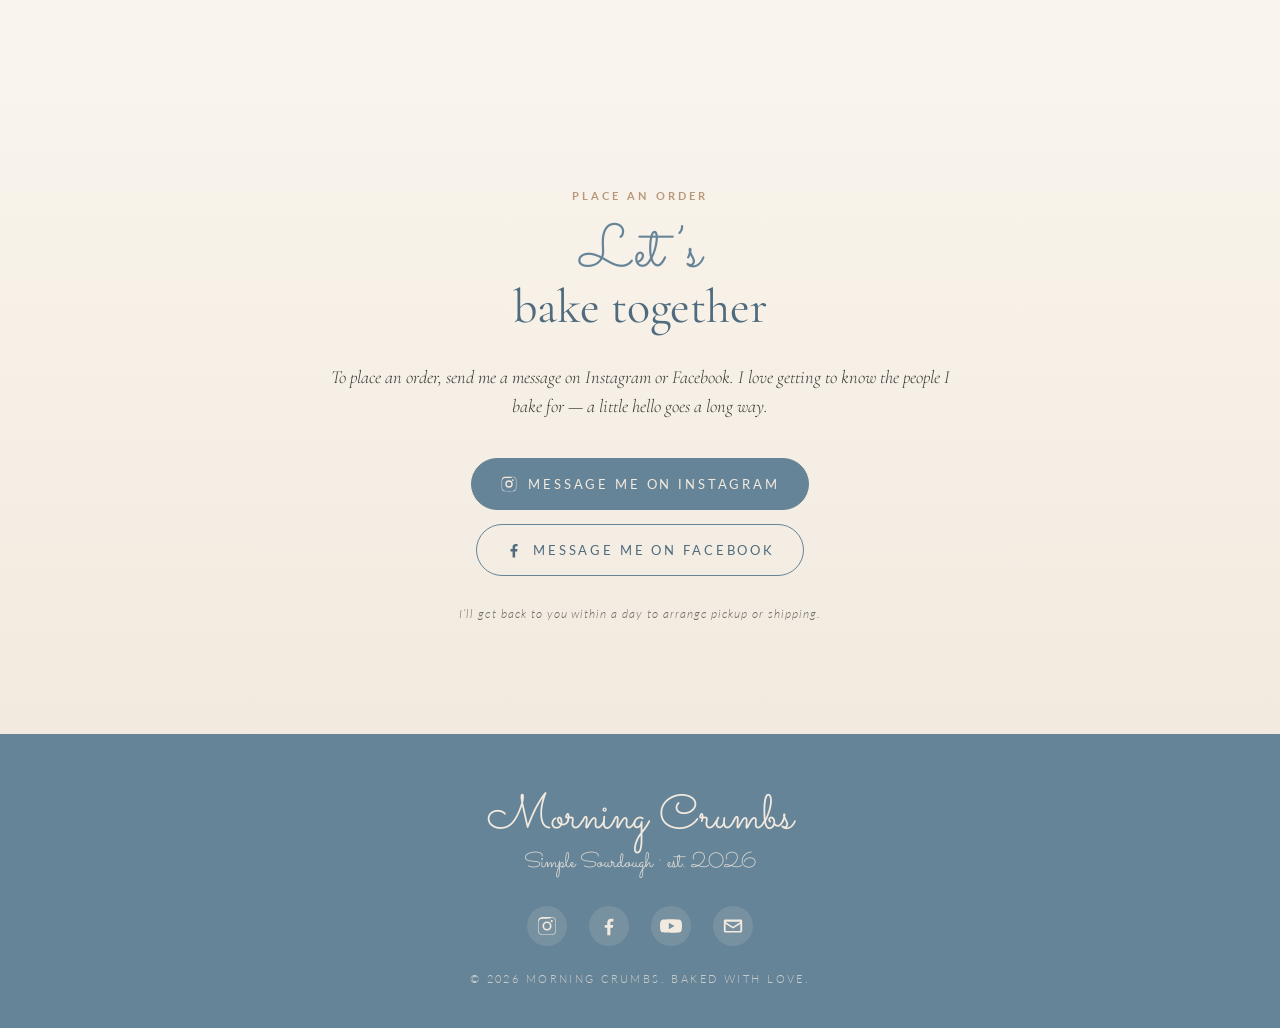
==== commit 304c2b79: "Add files via upload" ====
--- a/index.html
+++ b/index.html
@@ -32,8 +32,8 @@
       </a>
       <ul class="nav-links">
         <li><a href="#home">Home</a></li>
+        <li><a href="#menu">Menu</a></li>
         <li><a href="#about">About</a></li>
-        <li><a href="#products">Make</a></li>
         <li><a href="tools.html">Use</a></li>
         <li><a href="#gallery">Gallery</a></li>
         <li><a href="#contact">Order</a></li>
@@ -67,44 +67,145 @@
     </div>
   </section>
 
-  <!-- ============ WHAT I MAKE ============ -->
-  <section id="products" class="products">
+  <!-- ============ MENU / PRICING ============ -->
+  <section id="menu" class="menu">
     <div class="container">
-      <p class="eyebrow center">What I Make</p>
-      <h2 class="section-title center"><span class="script">From oven</span><br/>and from thread</h2>
-
-      <div class="product-grid product-grid-3">
-        <article class="product-card">
-          <div class="product-photo">
-            <img src="assets/loaf.jpg" alt="Sourdough loaf" onerror="this.style.display='none'; this.nextElementSibling.style.display='flex';" />
-            <div class="photo-placeholder" style="display:none;">
-              <span>loaf.jpg</span>
-            </div>
-          </div>
-          <h3>Sourdough Loaves</h3>
-          <p>Slow-fermented country loaves with a crackly crust and an open, tender crumb. Baked fresh on order.</p>
-        </article>
-
-        <article class="product-card">
-          <div class="product-photo">
-            <img src="assets/bread-bag.jpg" alt="Linen bread bag" onerror="this.style.display='none'; this.nextElementSibling.style.display='flex';" />
-            <div class="photo-placeholder" style="display:none;">
-              <span>bread-bag.jpg</span>
-            </div>
-          </div>
-          <h3>Linen Bread Bags</h3>
-          <p>Hand-sewn from breathable linen, sized to fit a boule or batard. Keeps your loaf fresh, plastic-free.</p>
-        </article>
-
-        <article class="product-card">
-          <div class="product-photo">
-            <img src="assets/bowl-covers.jpg" alt="Cotton bowl covers" onerror="this.style.display='none'; this.nextElementSibling.style.display='flex';" />
-            <div class="photo-placeholder" style="display:none;">
-              <span>bowl-covers.jpg</span>
-            </div>
-          </div>
-          <h3>Cotton Bowl Covers</h3>
-          <p>Hand-sewn floral cotton in sizes for mason jars, mixing bowls, and bannetons &mdash; round and oval. A pretty, reusable alternative to plastic wrap.</p>
+      <p class="eyebrow center">The Menu</p>
+      <h2 class="section-title center"><span class="script">Loaves and linen,</span><br/>with love</h2>
+
+      <!-- BREAD MENU -->
+      <h3 class="menu-subtitle"><span class="script">Sourdough</span> Loaves</h3>
+      <div class="menu-grid">
+        <article class="menu-card">
+          <div class="menu-photo">
+            <img src="assets/menu-plain.jpg" alt="Plain sourdough loaf" onerror="this.style.display='none'; this.nextElementSibling.style.display='flex';" />
+            <div class="photo-placeholder" style="display:none;"><span>menu-plain.jpg</span></div>
+          </div>
+          <div class="menu-info">
+            <h4>Plain</h4>
+            <span class="menu-price">$10</span>
+          </div>
+        </article>
+
+        <article class="menu-card">
+          <div class="menu-photo">
+            <img src="assets/menu-cinnamon-sugar.jpg" alt="Cinnamon sugar sourdough" onerror="this.style.display='none'; this.nextElementSibling.style.display='flex';" />
+            <div class="photo-placeholder" style="display:none;"><span>menu-cinnamon-sugar.jpg</span></div>
+          </div>
+          <div class="menu-info">
+            <h4>Cinnamon Sugar</h4>
+            <span class="menu-price">$12</span>
+          </div>
+        </article>
+
+        <article class="menu-card">
+          <div class="menu-photo">
+            <img src="assets/menu-jalapeno-cheddar.jpg" alt="Jalape&ntilde;o cheddar sourdough" onerror="this.style.display='none'; this.nextElementSibling.style.display='flex';" />
+            <div class="photo-placeholder" style="display:none;"><span>menu-jalapeno-cheddar.jpg</span></div>
+          </div>
+          <div class="menu-info">
+            <h4>Jalape&ntilde;o Cheddar</h4>
+            <span class="menu-price">$12</span>
+          </div>
+        </article>
+
+        <article class="menu-card">
+          <div class="menu-photo">
+            <img src="assets/menu-chocolate-chip.jpg" alt="Chocolate chip sourdough" onerror="this.style.display='none'; this.nextElementSibling.style.display='flex';" />
+            <div class="photo-placeholder" style="display:none;"><span>menu-chocolate-chip.jpg</span></div>
+          </div>
+          <div class="menu-info">
+            <h4>Chocolate Chip</h4>
+            <span class="menu-price">$12</span>
+          </div>
+        </article>
+
+        <article class="menu-card">
+          <div class="menu-photo">
+            <img src="assets/menu-pink-bread.jpg" alt="Pink sourdough made with purple sweet potato powder" onerror="this.style.display='none'; this.nextElementSibling.style.display='flex';" />
+            <div class="photo-placeholder" style="display:none;"><span>menu-pink-bread.jpg</span></div>
+          </div>
+          <div class="menu-info">
+            <h4>Pink Bread</h4>
+            <span class="menu-price">$12</span>
+          </div>
+        </article>
+      </div>
+
+      <p class="menu-note">Any flavors you&rsquo;re interested in that aren&rsquo;t listed here? Send me a message &mdash; I&rsquo;m happy to bake something new!</p>
+
+      <!-- DIVIDER -->
+      <div class="divider" aria-hidden="true">
+        <span class="divider-line"></span>
+        <svg class="divider-icon" viewBox="0 0 24 36" xmlns="http://www.w3.org/2000/svg" fill="currentColor">
+          <path d="M12 35 L12 14" stroke="currentColor" stroke-width="1" fill="none" stroke-linecap="round"/>
+          <ellipse cx="12" cy="3" rx="1.5" ry="3"/>
+          <ellipse cx="9" cy="8" rx="1.5" ry="3" transform="rotate(-25 9 8)"/>
+          <ellipse cx="9" cy="13" rx="1.5" ry="3" transform="rotate(-25 9 13)"/>
+          <ellipse cx="9" cy="18" rx="1.5" ry="3" transform="rotate(-25 9 18)"/>
+          <ellipse cx="15" cy="8" rx="1.5" ry="3" transform="rotate(25 15 8)"/>
+          <ellipse cx="15" cy="13" rx="1.5" ry="3" transform="rotate(25 15 13)"/>
+          <ellipse cx="15" cy="18" rx="1.5" ry="3" transform="rotate(25 15 18)"/>
+        </svg>
+        <span class="divider-line"></span>
+      </div>
+
+      <!-- SEWN GOODS MENU -->
+      <h3 class="menu-subtitle"><span class="script">Linen &amp;</span> Sewn Goods</h3>
+      <div class="menu-grid">
+        <article class="menu-card">
+          <div class="menu-photo">
+            <img src="assets/menu-bread-bag.jpg" alt="Linen bread bag" onerror="this.style.display='none'; this.nextElementSibling.style.display='flex';" />
+            <div class="photo-placeholder" style="display:none;"><span>menu-bread-bag.jpg</span></div>
+          </div>
+          <div class="menu-info">
+            <h4>Linen Bread Bag</h4>
+            <span class="menu-price">$14</span>
+          </div>
+        </article>
+
+        <article class="menu-card">
+          <div class="menu-photo">
+            <img src="assets/menu-bowl-cover-small.jpg" alt="Small cotton bowl cover" onerror="this.style.display='none'; this.nextElementSibling.style.display='flex';" />
+            <div class="photo-placeholder" style="display:none;"><span>menu-bowl-cover-small.jpg</span></div>
+          </div>
+          <div class="menu-info">
+            <h4>Bowl Cover &mdash; Small</h4>
+            <span class="menu-price">$4</span>
+          </div>
+        </article>
+
+        <article class="menu-card">
+          <div class="menu-photo">
+            <img src="assets/menu-bowl-cover-medium.jpg" alt="Medium cotton bowl cover" onerror="this.style.display='none'; this.nextElementSibling.style.display='flex';" />
+            <div class="photo-placeholder" style="display:none;"><span>menu-bowl-cover-medium.jpg</span></div>
+          </div>
+          <div class="menu-info">
+            <h4>Bowl Cover &mdash; Medium</h4>
+            <span class="menu-price">$8</span>
+          </div>
+        </article>
+
+        <article class="menu-card">
+          <div class="menu-photo">
+            <img src="assets/menu-bowl-cover-large.jpg" alt="Large cotton bowl cover" onerror="this.style.display='none'; this.nextElementSibling.style.display='flex';" />
+            <div class="photo-placeholder" style="display:none;"><span>menu-bowl-cover-large.jpg</span></div>
+          </div>
+          <div class="menu-info">
+            <h4>Bowl Cover &mdash; Large</h4>
+            <span class="menu-price">$12</span>
+          </div>
+        </article>
+
+        <article class="menu-card">
+          <div class="menu-photo">
+            <img src="assets/menu-bowl-cover-oval.jpg" alt="Oval banneton cover" onerror="this.style.display='none'; this.nextElementSibling.style.display='flex';" />
+            <div class="photo-placeholder" style="display:none;"><span>menu-bowl-cover-oval.jpg</span></div>
+          </div>
+          <div class="menu-info">
+            <h4>Oval Banneton Cover</h4>
+            <span class="menu-price">$8</span>
+          </div>
         </article>
       </div>
     </div>
--- a/styles.css
+++ b/styles.css
@@ -581,6 +581,83 @@
   font-weight: 500;
 }
 
+/* ---------- menu / pricing ---------- */
+.menu { background: var(--cream-soft); }
+.menu-subtitle {
+  font-family: var(--font-display);
+  font-weight: 400;
+  font-size: clamp(1.5rem, 2.6vw, 2rem);
+  color: var(--blue-deep);
+  text-align: center;
+  margin: 56px 0 32px;
+}
+.menu-subtitle .script {
+  font-family: var(--font-script);
+  font-size: 1.5em;
+  color: var(--blue);
+  margin-right: 4px;
+  display: inline-block;
+  margin-bottom: -0.15em;
+}
+.menu-grid {
+  display: grid;
+  grid-template-columns: repeat(auto-fit, minmax(200px, 1fr));
+  gap: 28px;
+}
+.menu-card {
+  background: var(--cream);
+  border-radius: 8px;
+  overflow: hidden;
+  transition: transform .25s ease, box-shadow .25s ease;
+}
+.menu-card:hover {
+  transform: translateY(-3px);
+  box-shadow: var(--shadow);
+}
+.menu-photo {
+  aspect-ratio: 1 / 1;
+  overflow: hidden;
+}
+.menu-photo img {
+  width: 100%;
+  height: 100%;
+  object-fit: cover;
+  display: block;
+}
+.menu-photo .photo-placeholder { aspect-ratio: 1 / 1; border-radius: 0; }
+.menu-info {
+  display: flex;
+  justify-content: space-between;
+  align-items: baseline;
+  padding: 16px 18px 18px;
+  gap: 12px;
+}
+.menu-info h4 {
+  font-family: var(--font-display);
+  font-weight: 500;
+  font-size: 1.1rem;
+  color: var(--blue-deep);
+  margin: 0;
+  line-height: 1.25;
+}
+.menu-price {
+  font-family: var(--font-display);
+  font-weight: 500;
+  font-size: 1.15rem;
+  color: var(--tan-deep);
+  white-space: nowrap;
+}
+.menu-note {
+  font-family: var(--font-display);
+  font-style: italic;
+  text-align: center;
+  font-size: 1rem;
+  color: var(--ink-soft);
+  max-width: 580px;
+  margin: 36px auto 0;
+  line-height: 1.6;
+}
+
 /* ---------- products ---------- */
 .products { background: var(--cream); }
 .product-grid {
@@ -650,9 +727,42 @@
   margin-left: 4px;
 }
 
-/* ---------- contact ---------- */
+/* ---------- contact / order ---------- */
 .contact {
   background: linear-gradient(180deg, var(--cream-soft) 0%, var(--cream) 100%);
+}
+.order-cta {
+  max-width: 620px;
+  margin: 0 auto;
+  text-align: center;
+}
+.order-cta-text {
+  font-family: var(--font-display);
+  font-style: italic;
+  font-size: 1.15rem;
+  line-height: 1.6;
+  color: var(--ink);
+  margin: 0 0 36px;
+}
+.order-buttons {
+  display: flex;
+  gap: 14px;
+  justify-content: center;
+  flex-wrap: wrap;
+  margin-bottom: 28px;
+}
+.order-btn {
+  display: inline-flex;
+  align-items: center;
+  gap: 10px;
+}
+.order-cta-note {
+  font-family: var(--font-body);
+  font-size: 12px;
+  letter-spacing: 0.08em;
+  color: var(--ink-soft);
+  font-style: italic;
+  margin: 0;
 }
 .contact-grid {
   display: grid;
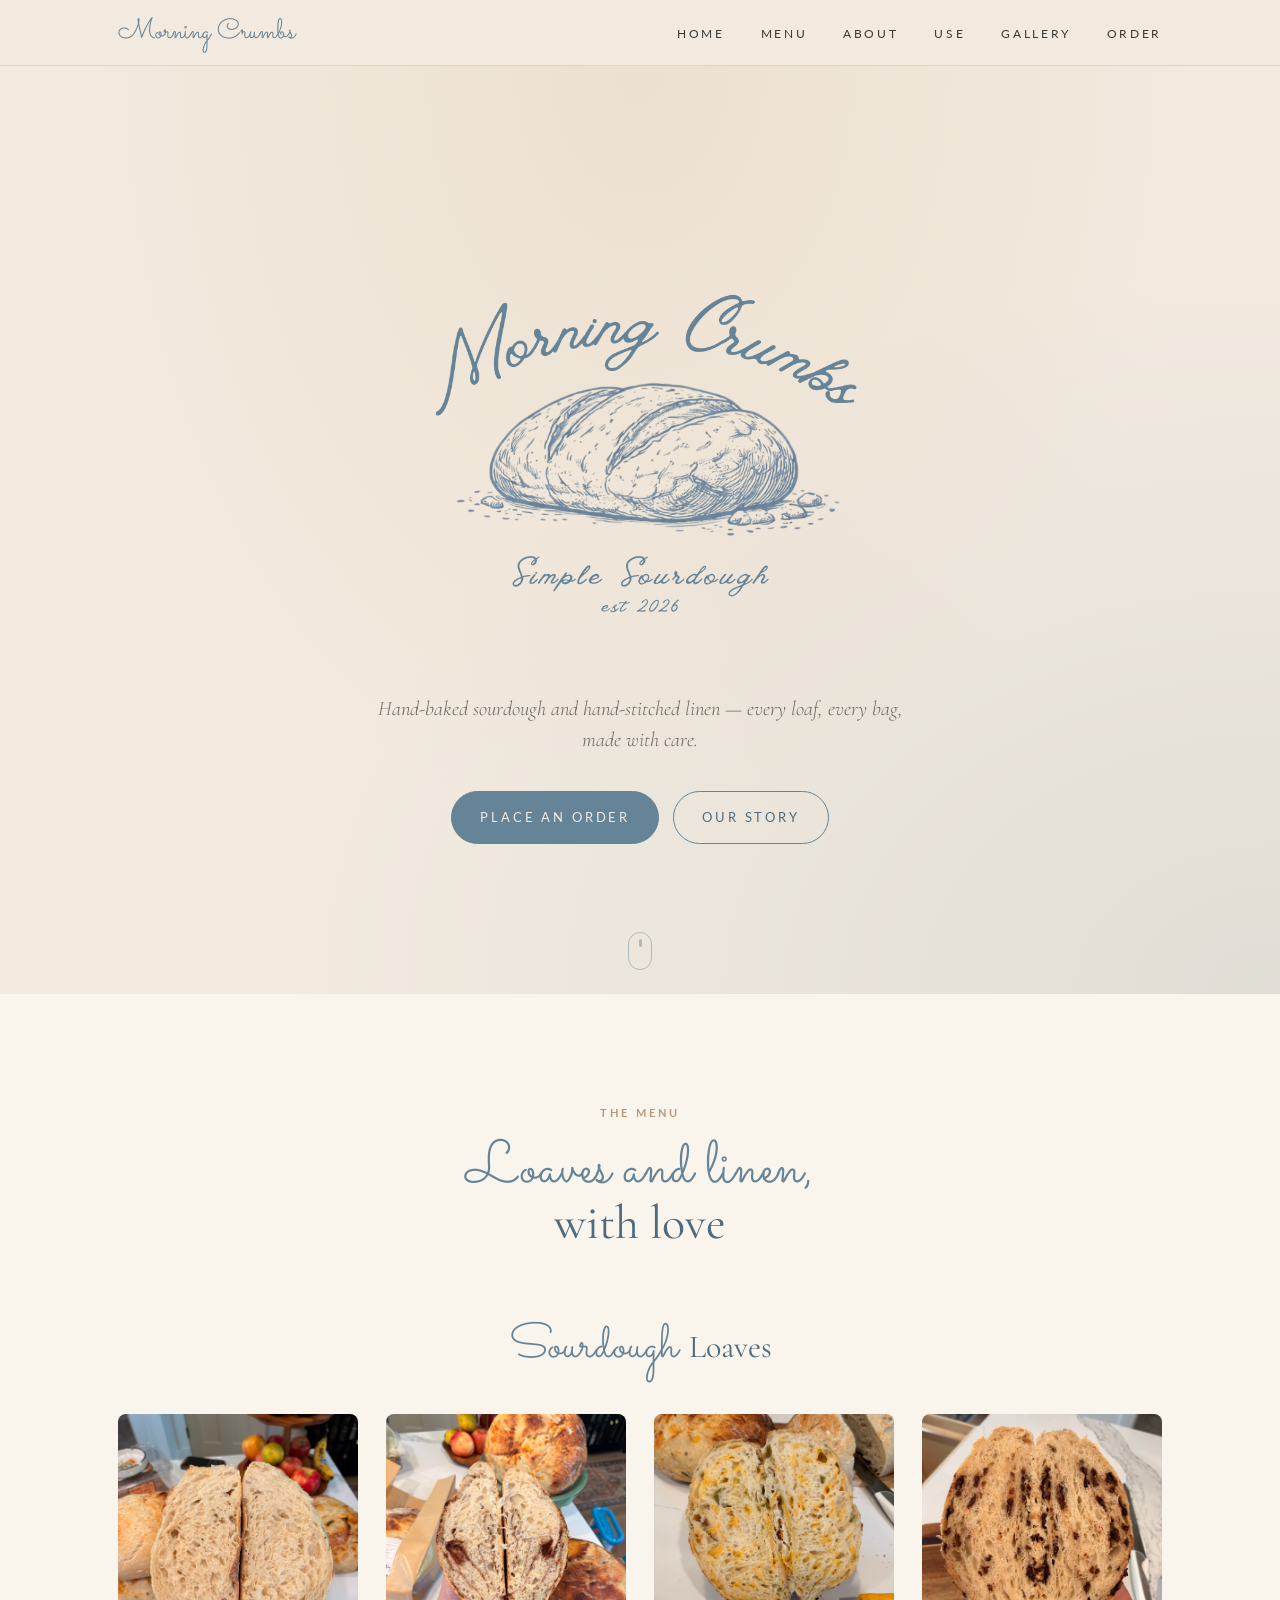
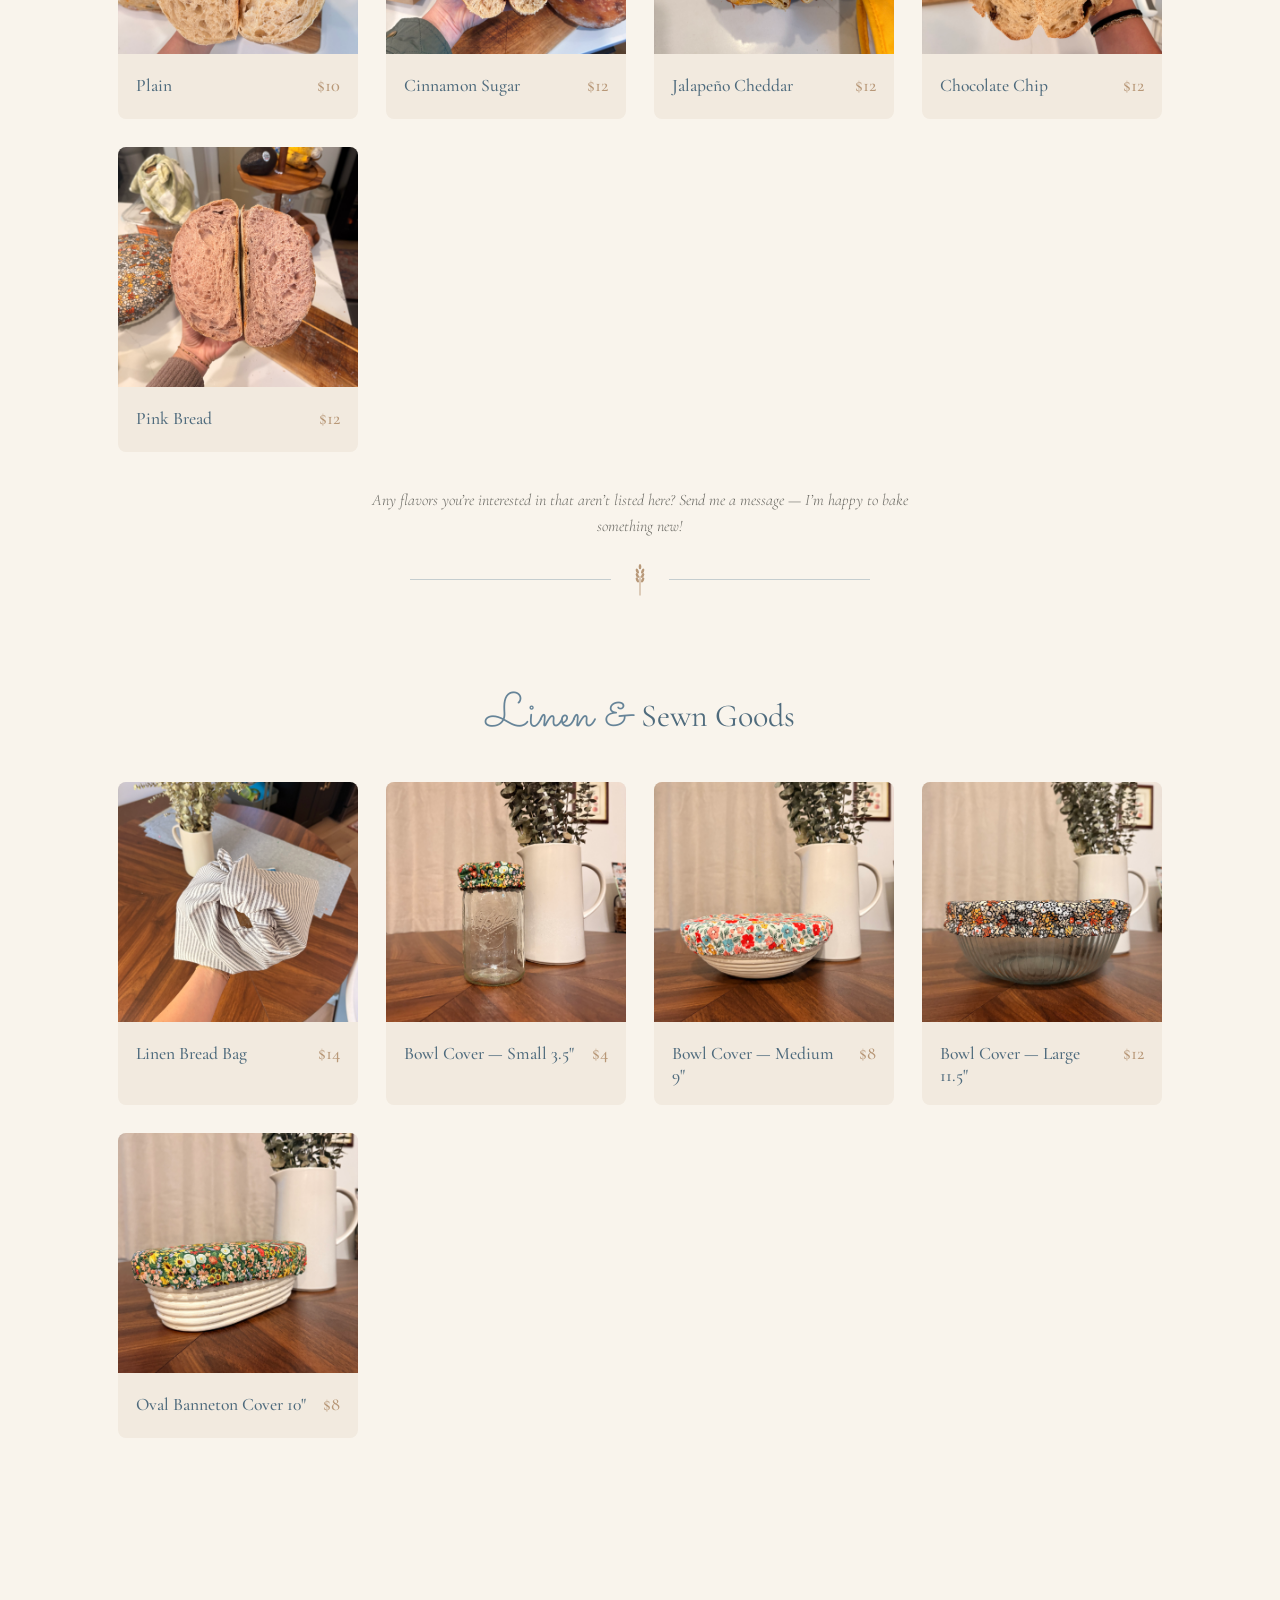
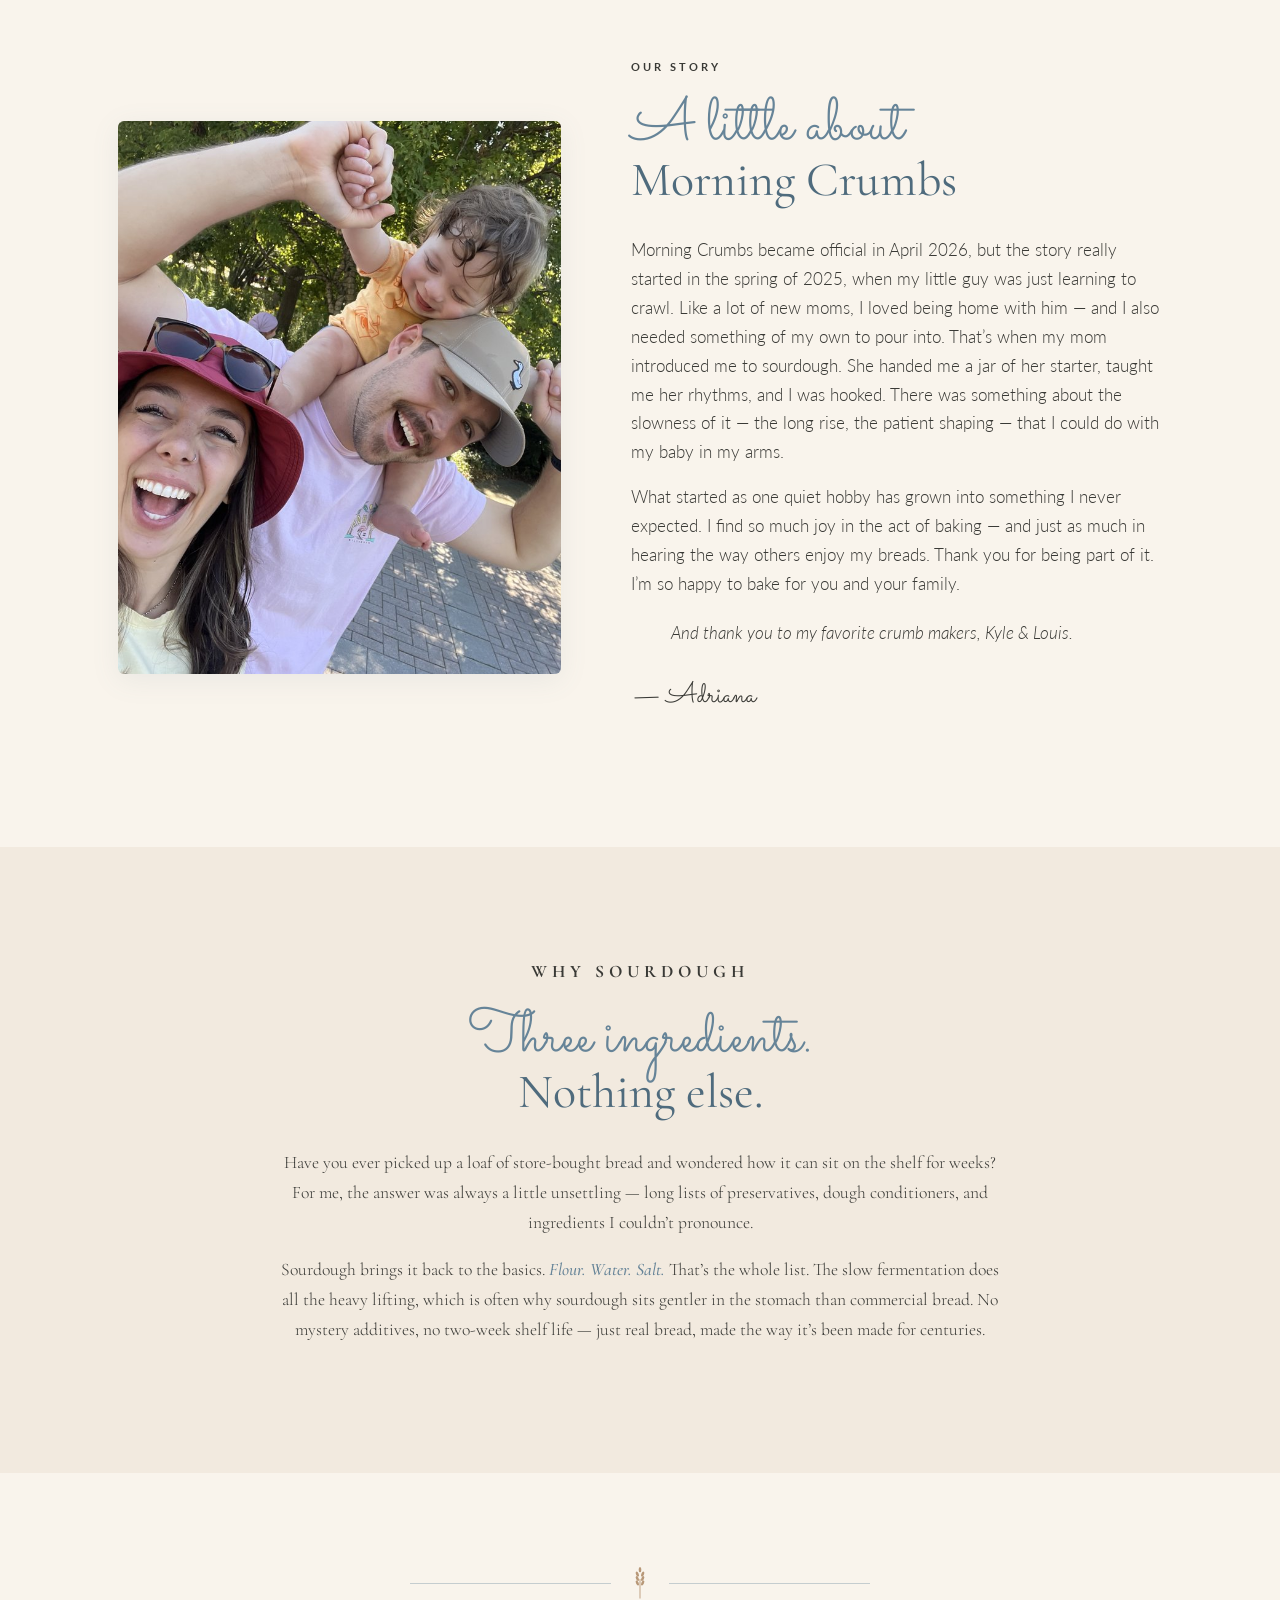
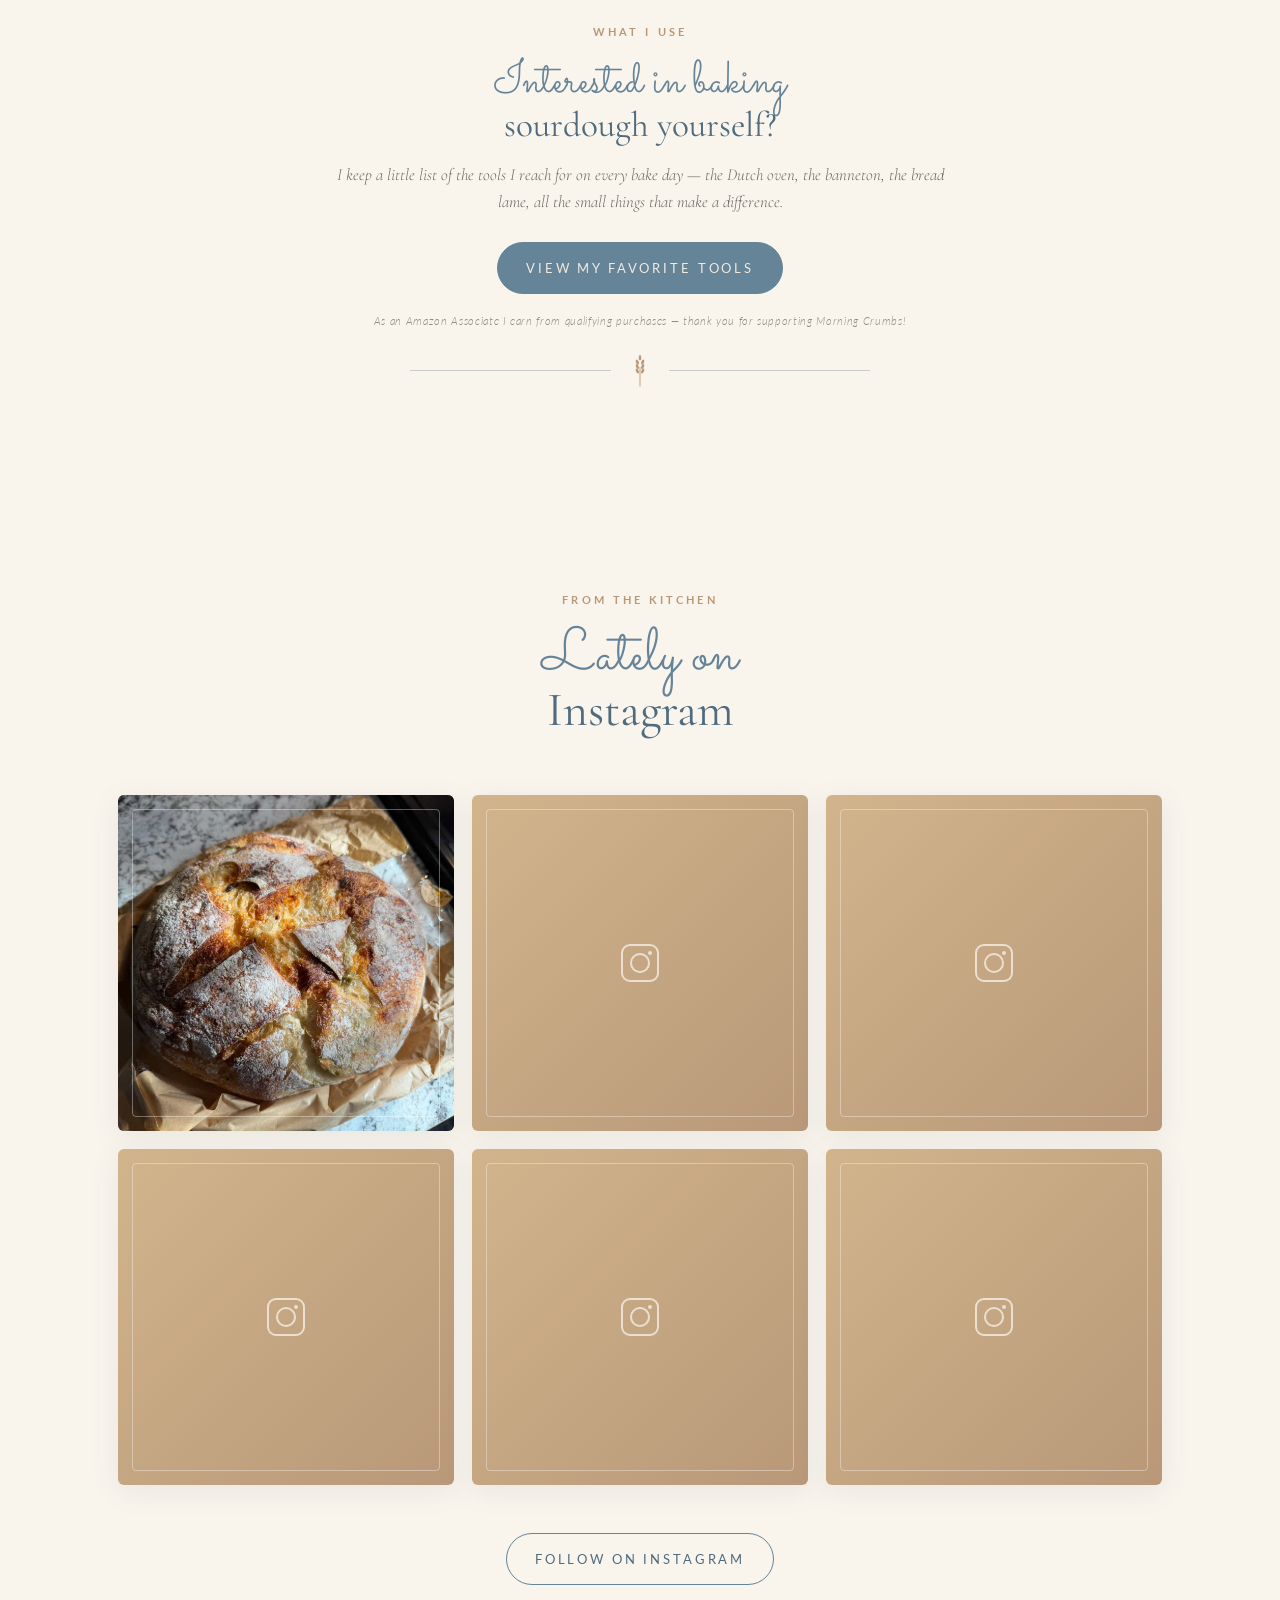
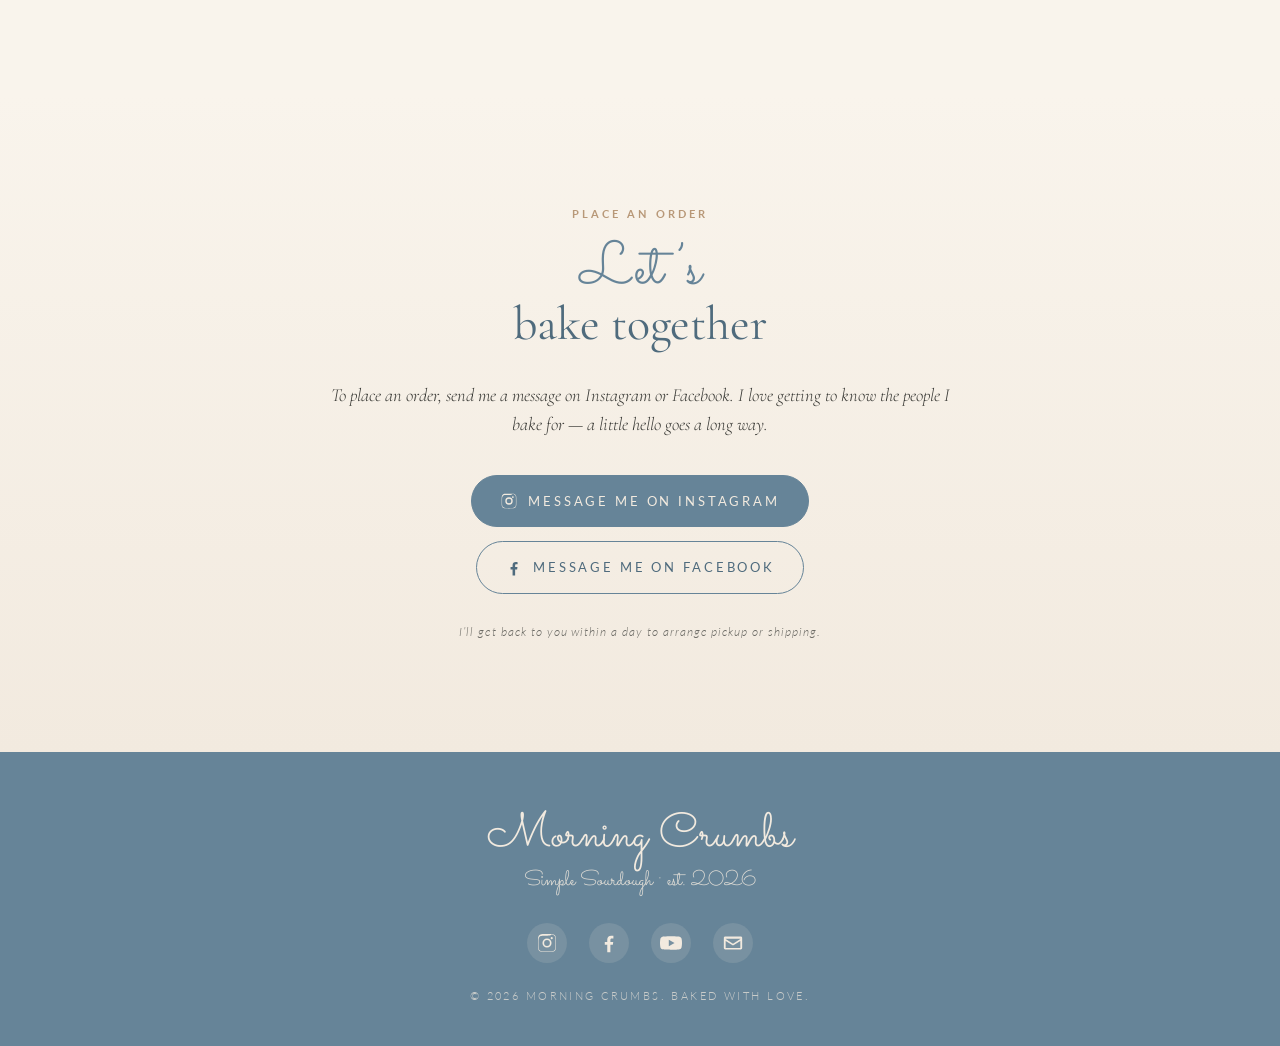
==== commit d0448139: "added cover sizes to names" ====
--- a/index.html
+++ b/index.html
@@ -170,7 +170,7 @@
             <div class="photo-placeholder" style="display:none;"><span>menu-bowl-cover-small.jpg</span></div>
           </div>
           <div class="menu-info">
-            <h4>Bowl Cover &mdash; Small</h4>
+            <h4>Bowl Cover &mdash; Small 3.5"</h4>
             <span class="menu-price">$4</span>
           </div>
         </article>
@@ -181,7 +181,7 @@
             <div class="photo-placeholder" style="display:none;"><span>menu-bowl-cover-medium.jpg</span></div>
           </div>
           <div class="menu-info">
-            <h4>Bowl Cover &mdash; Medium</h4>
+            <h4>Bowl Cover &mdash; Medium 9"</h4>
             <span class="menu-price">$8</span>
           </div>
         </article>
@@ -192,7 +192,7 @@
             <div class="photo-placeholder" style="display:none;"><span>menu-bowl-cover-large.jpg</span></div>
           </div>
           <div class="menu-info">
-            <h4>Bowl Cover &mdash; Large</h4>
+            <h4>Bowl Cover &mdash; Large 11.5"</h4>
             <span class="menu-price">$12</span>
           </div>
         </article>
@@ -203,7 +203,7 @@
             <div class="photo-placeholder" style="display:none;"><span>menu-bowl-cover-oval.jpg</span></div>
           </div>
           <div class="menu-info">
-            <h4>Oval Banneton Cover</h4>
+            <h4>Oval Banneton Cover 10"</h4>
             <span class="menu-price">$8</span>
           </div>
         </article>
